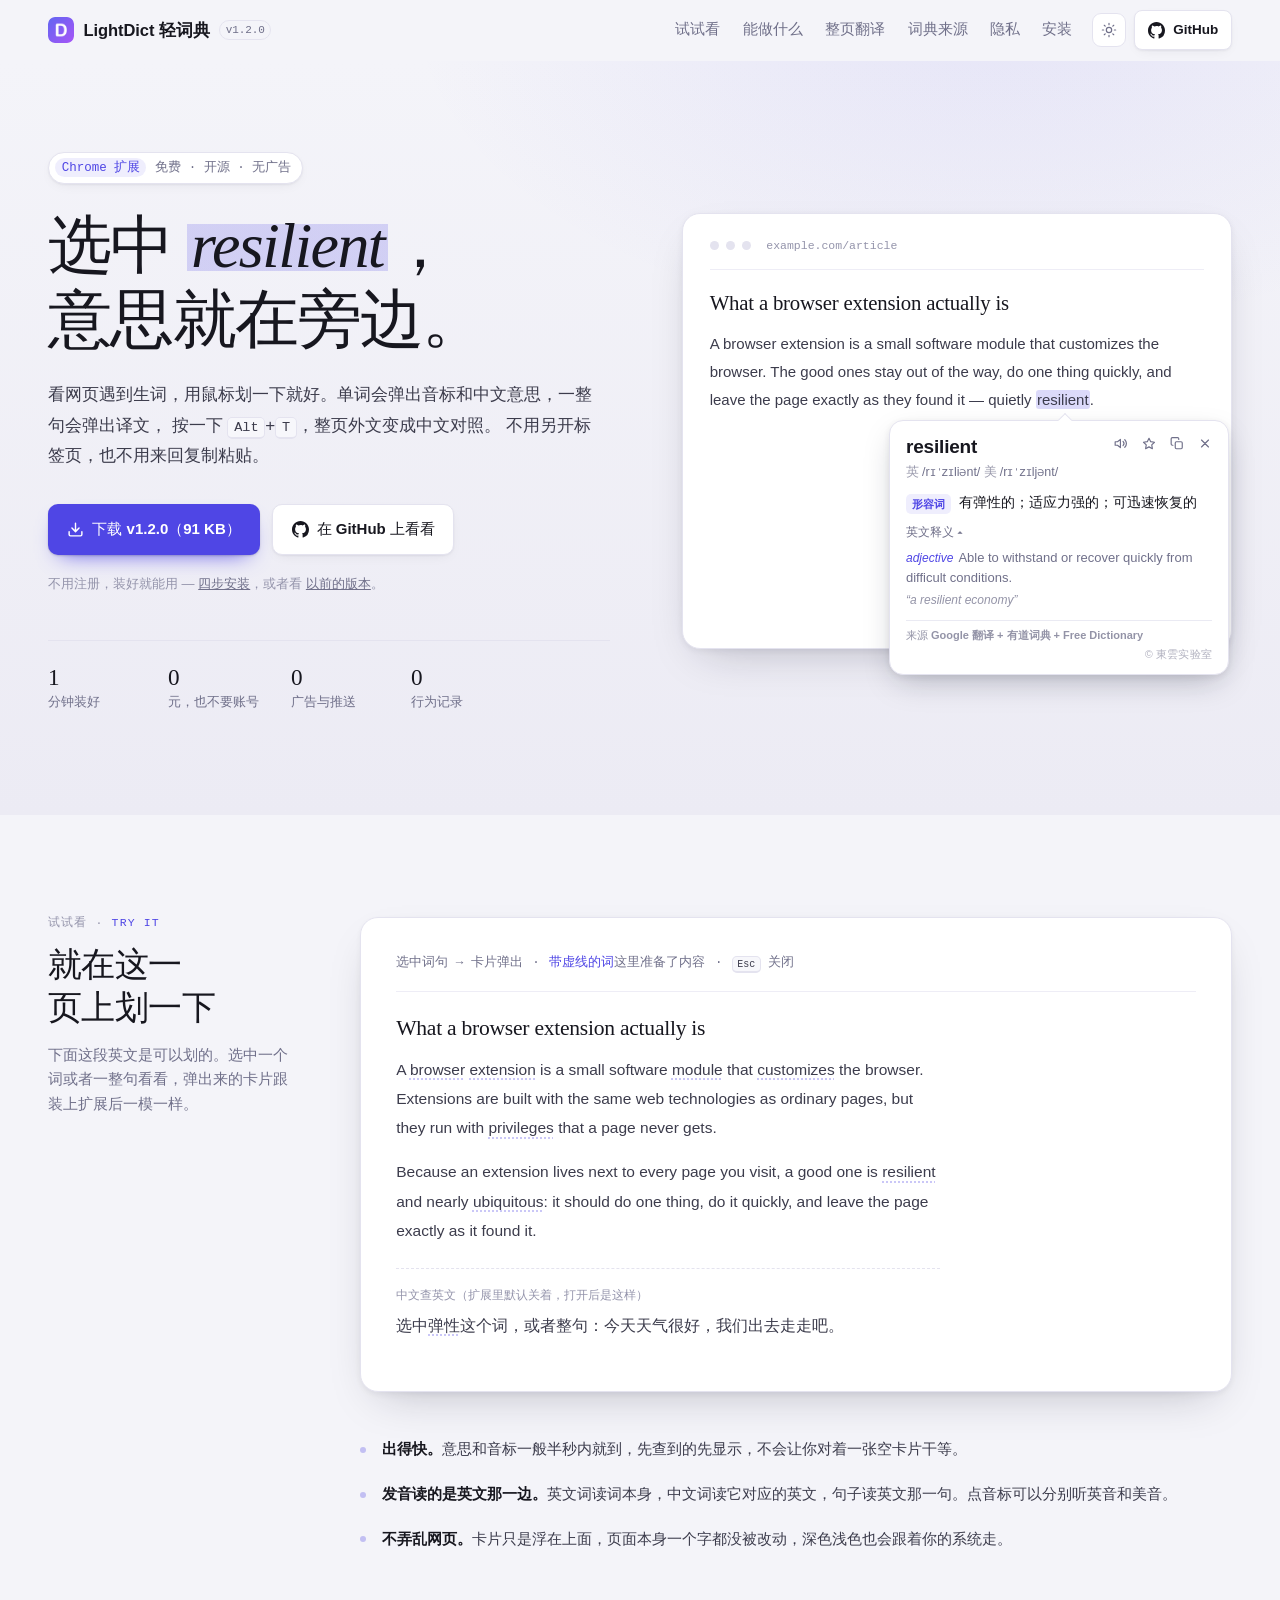
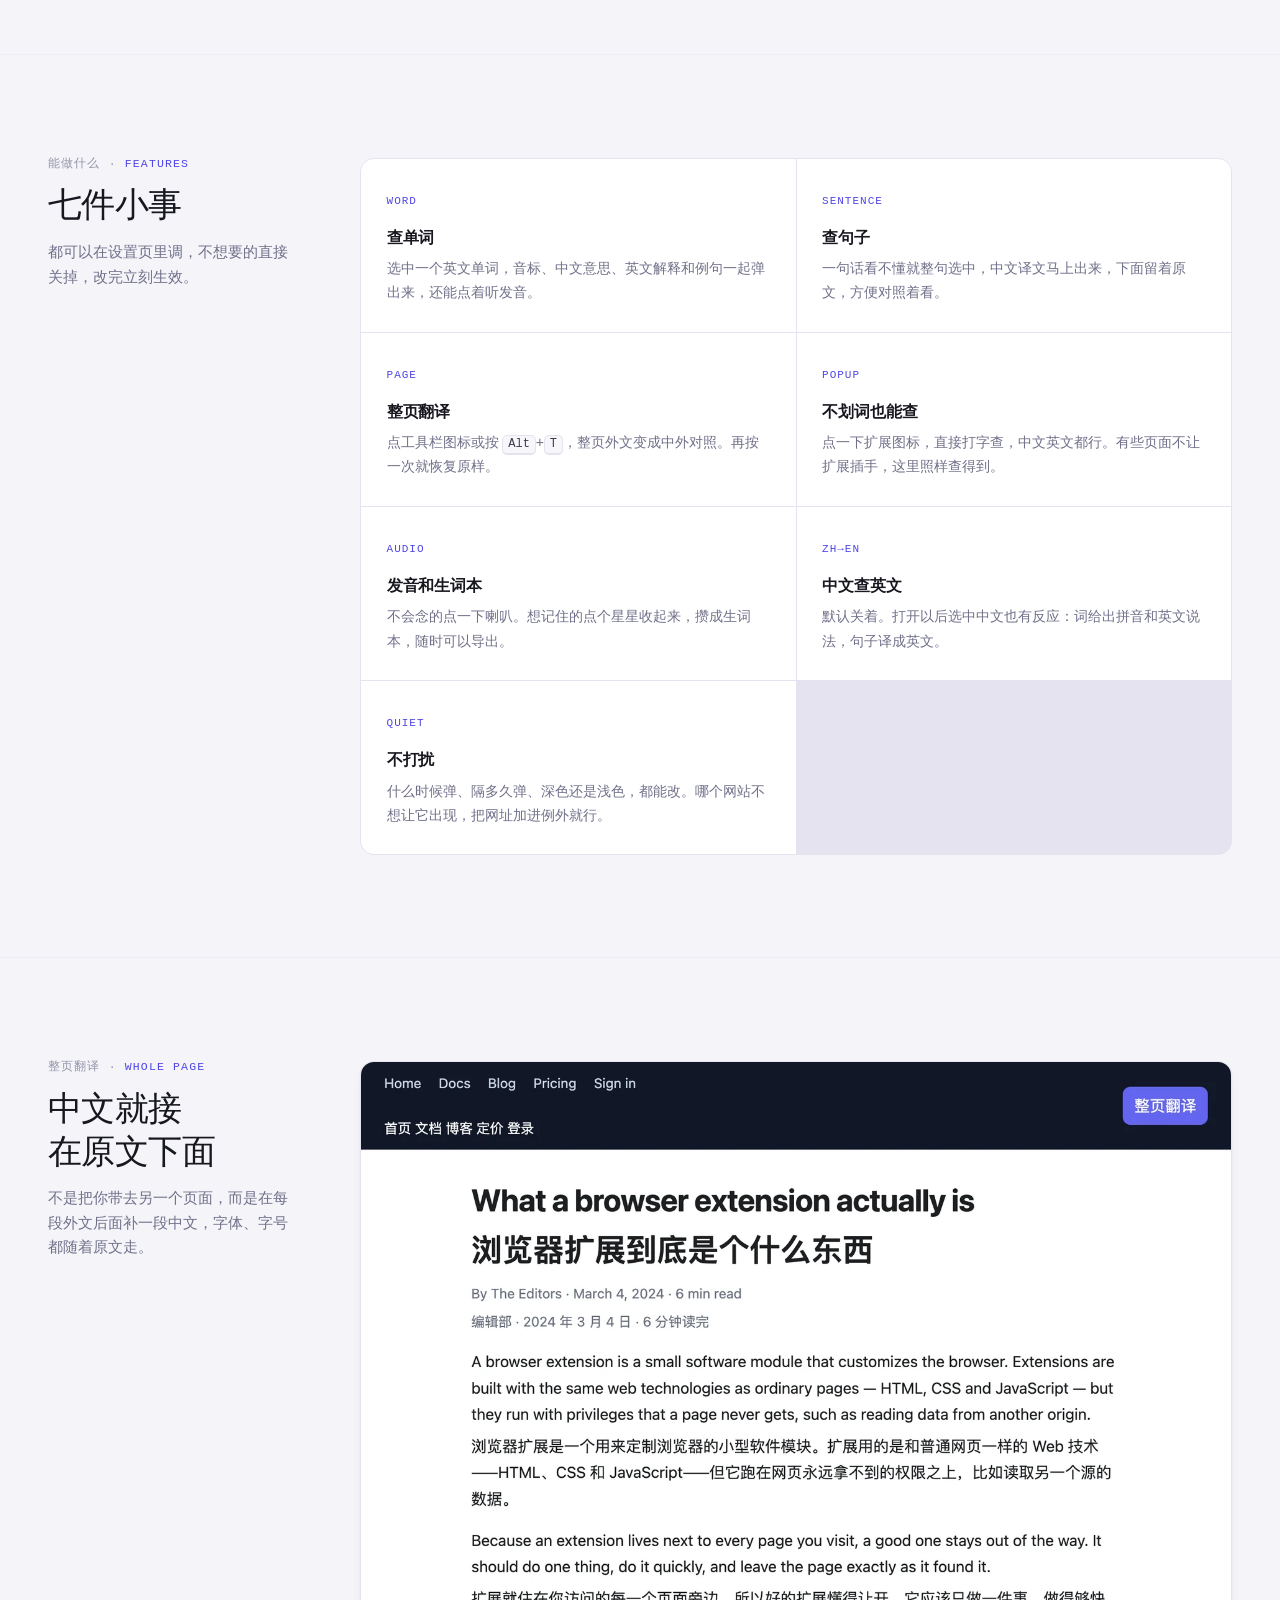
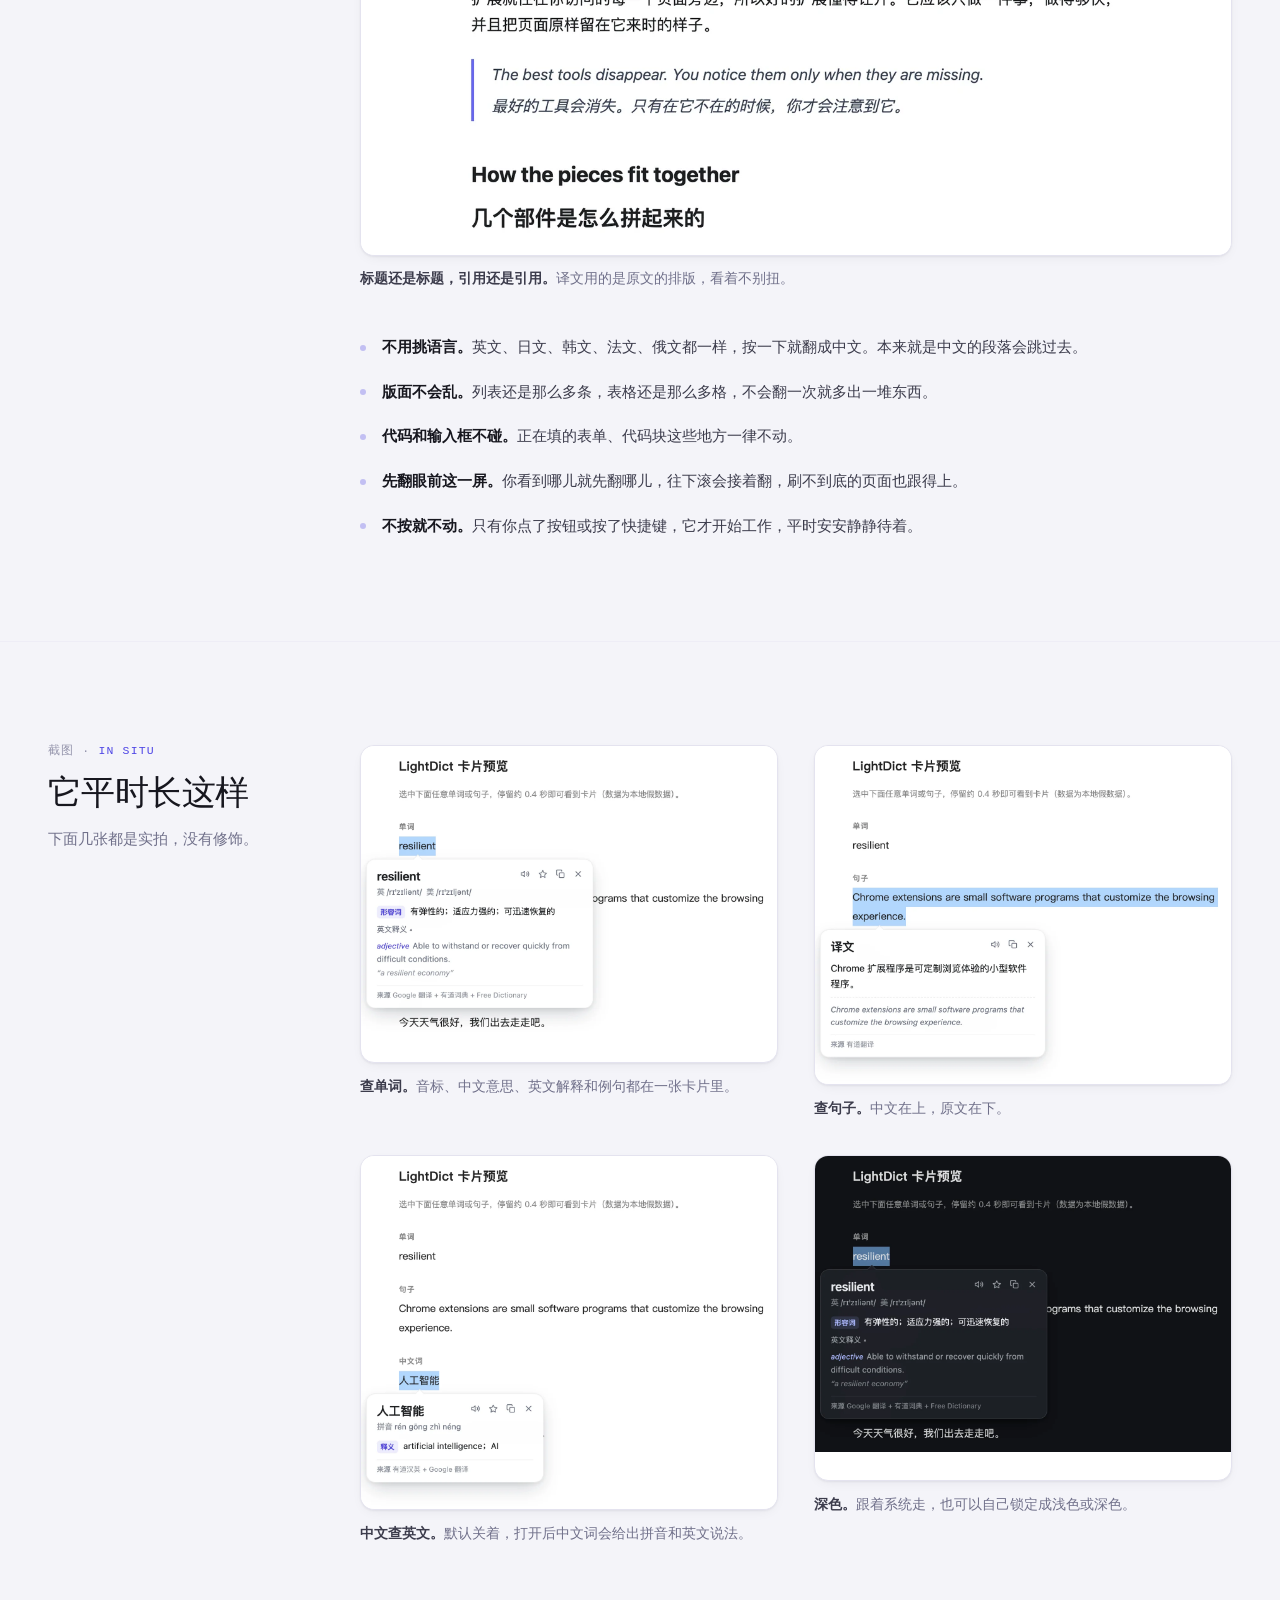
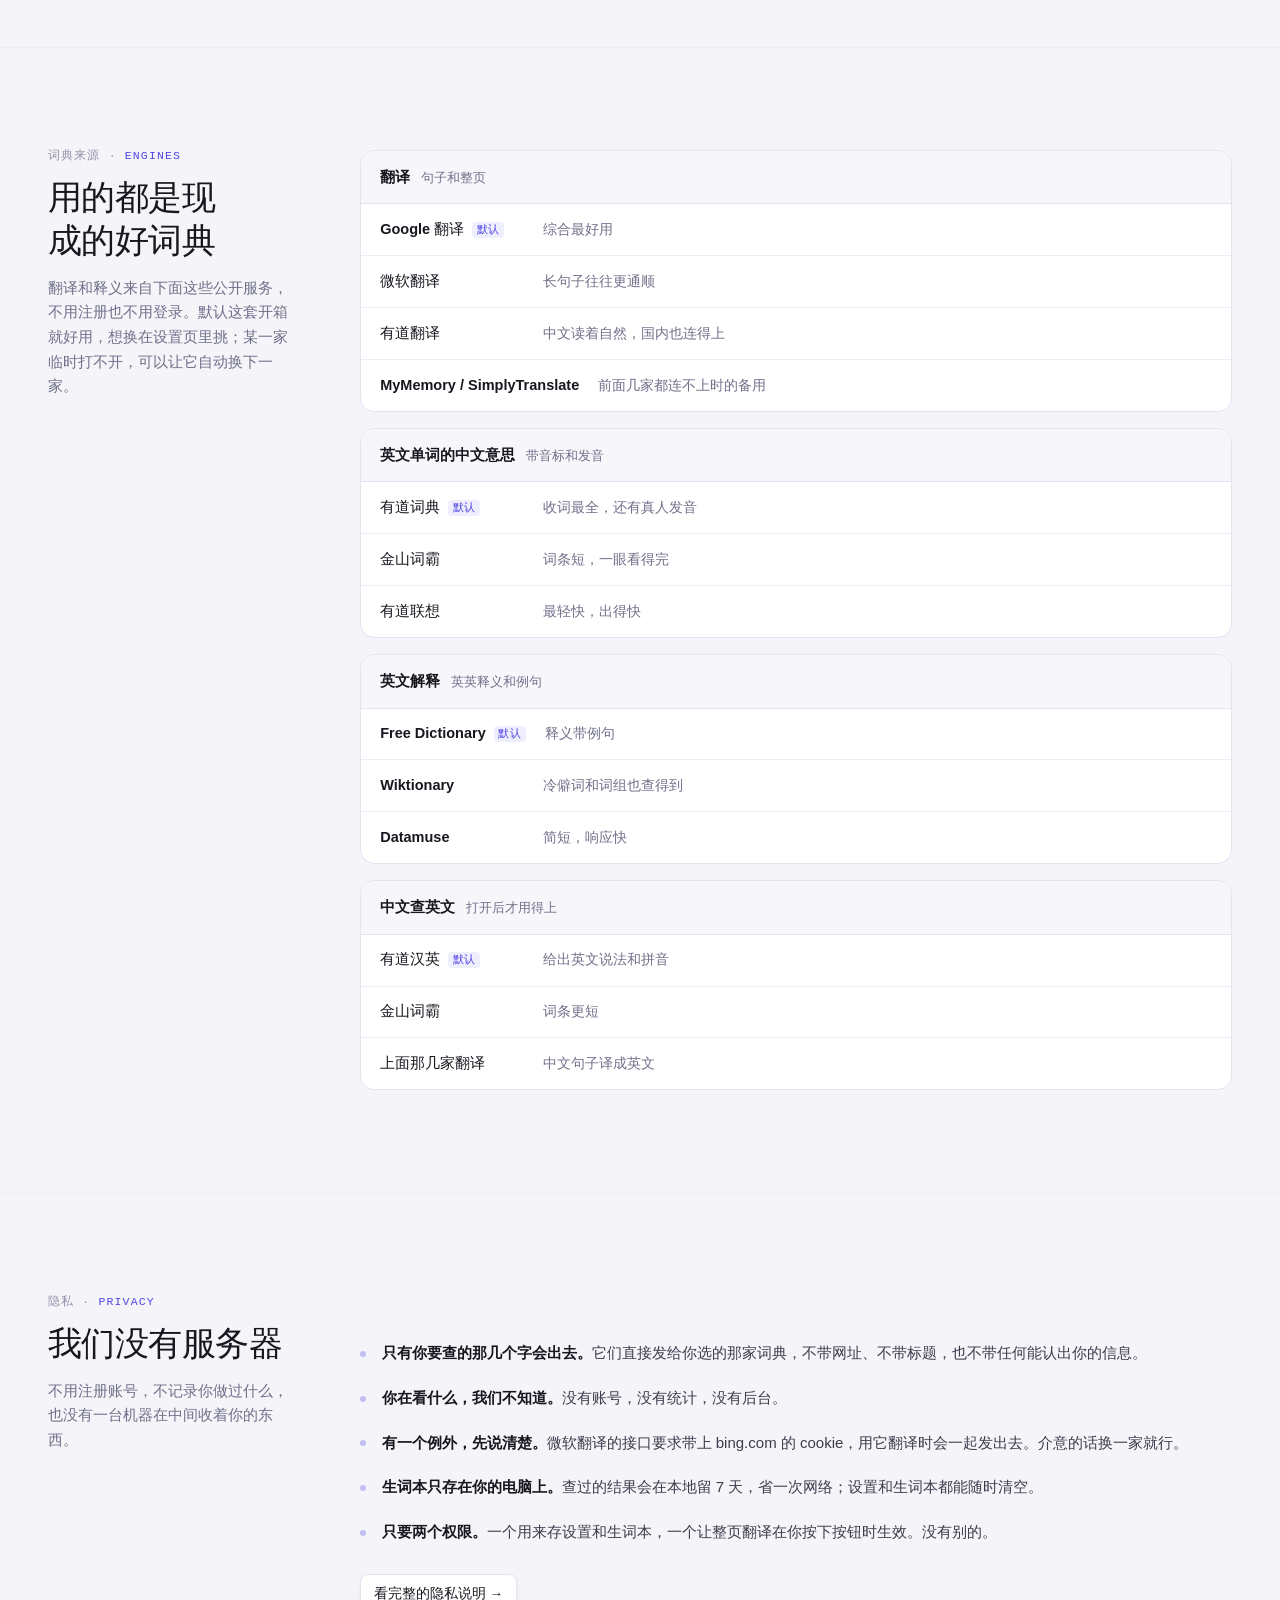
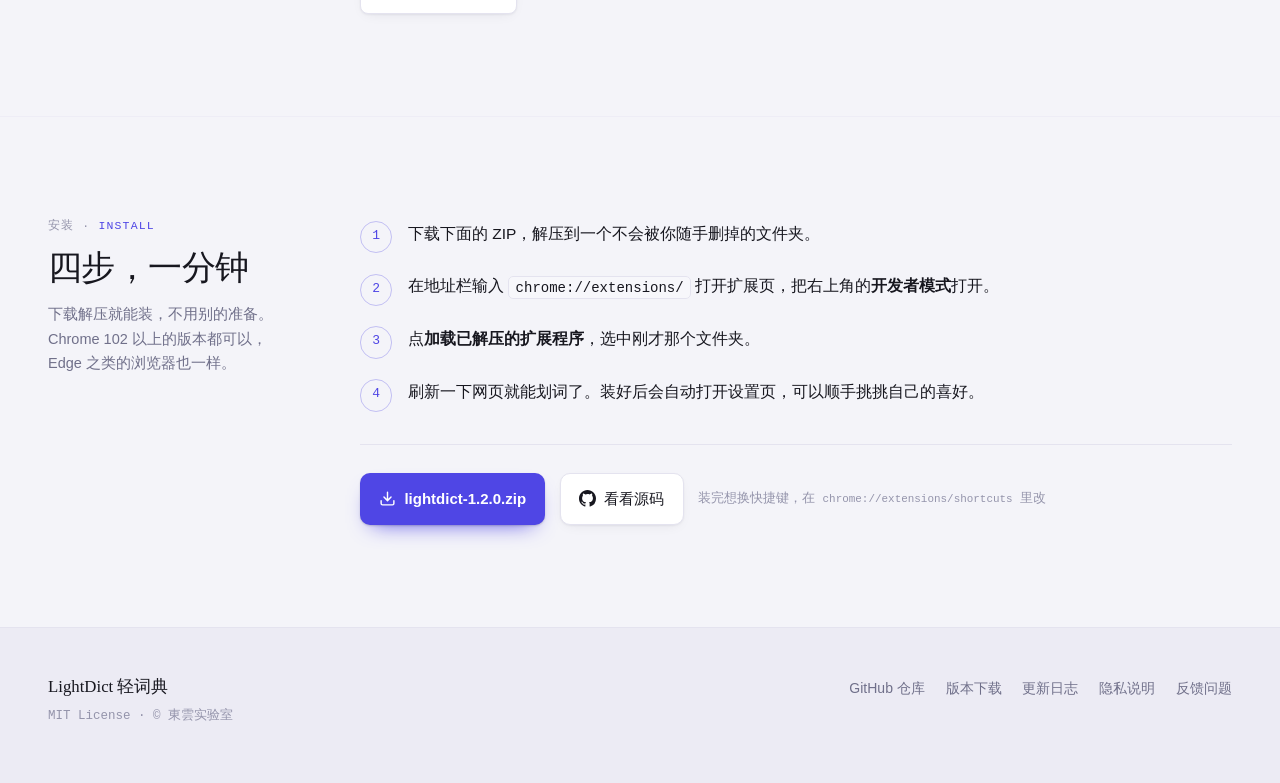
==== site/index.html @ adf45dff "feat(site): 加上展示页，文案面向普通用户 一个静态页，无构建、无外链、无埋点，已发布到 lightdict.dylab.org。  文案不写实现细节：不提 Manifest V3、Shad" ====
<!doctype html>
<html lang="zh-CN">
<head>
<meta charset="utf-8" />
<meta name="viewport" content="width=device-width, initial-scale=1" />
<title>LightDict 轻词典</title>
<meta name="description" content="LightDict 轻词典：Chrome 划词翻译扩展。看网页遇到生词，划一下就出中文意思和音标；整句划中出译文；按 Alt+T 整页外文变中文对照。免费、开源、不要账号。" />
<link rel="icon" href="assets/icon.png" />
<meta property="og:title" content="LightDict 轻词典" />
<meta property="og:description" content="看网页遇到生词，划一下就出中文意思。整句能翻，整页也能翻。免费、开源、不要账号。" />
<meta property="og:type" content="website" />
<meta property="og:image" content="https://lightdict.dylab.org/assets/icon@2x.png" />
<meta property="og:url" content="https://lightdict.dylab.org/" />
<link rel="canonical" href="https://lightdict.dylab.org/" />
<style>
/* ─────────────────────────────────────────────────────────────
   LightDict 展示页
   显示字：衬线（词典排印） / 正文：系统无衬线（与卡片同一套字体栈）
   数据字：等宽（接口地址、快捷键、音标）
   靛蓝只出现在「选区」与小色块上，不做大面积渐变。
   ───────────────────────────────────────────────────────────── */

:root {
  color-scheme: light;

  --ground:      #f4f4f9;
  --ground-deep: #ecebf4;
  --surface:     #ffffff;
  --surface-2:   #f7f7fb;
  --ink:         #17171f;
  --ink-2:       #3c3c4c;
  --muted:       #70708a;
  --faint:       #9494ab;
  --line:        #e4e3ef;
  --line-soft:   #eeedf6;

  --accent:      #4f46e5;
  --accent-ink:  #ffffff;
  --accent-soft: rgba(79, 70, 229, .09);
  --accent-band: rgba(79, 70, 229, .20);
  --accent-line: rgba(79, 70, 229, .30);

  --shadow-sm: 0 1px 2px rgba(23, 23, 44, .05), 0 4px 14px -6px rgba(23, 23, 44, .10);
  --shadow-md: 0 2px 6px rgba(23, 23, 44, .06), 0 18px 44px -20px rgba(23, 23, 44, .28);
  --shadow-card: 0 12px 32px -8px rgba(15, 23, 42, .25), 0 2px 8px rgba(15, 23, 42, .08);

  --serif: "Iowan Old Style", "Palatino Linotype", Palatino, "Book Antiqua", Georgia,
           "Source Han Serif SC", "Noto Serif CJK SC", "Noto Serif SC", "Songti SC", STSong, serif;
  --sans: -apple-system, BlinkMacSystemFont, "Segoe UI", "PingFang SC",
          "Hiragino Sans GB", "Microsoft YaHei", Roboto, sans-serif;
  --mono: ui-monospace, SFMono-Regular, "SF Mono", Menlo, Consolas, "Liberation Mono", monospace;

  --measure: 34rem;
  --page: 74rem;
  --radius: 14px;
}

@media (prefers-color-scheme: dark) {
  :root:not([data-theme="light"]) {
    color-scheme: dark;
    --ground:      #0f0f15;
    --ground-deep: #0a0a0f;
    --surface:     #17171f;
    --surface-2:   #1d1d27;
    --ink:         #eaeaf3;
    --ink-2:       #c5c5d6;
    --muted:       #9090a8;
    --faint:       #75758c;
    --line:        #272733;
    --line-soft:   #20202a;

    --accent:      #a5b4fc;
    --accent-ink:  #14141c;
    --accent-soft: rgba(165, 180, 252, .12);
    --accent-band: rgba(165, 180, 252, .24);
    --accent-line: rgba(165, 180, 252, .32);

    --shadow-sm: 0 1px 2px rgba(0, 0, 0, .4), 0 4px 14px -6px rgba(0, 0, 0, .5);
    --shadow-md: 0 2px 6px rgba(0, 0, 0, .4), 0 18px 44px -20px rgba(0, 0, 0, .7);
    --shadow-card: 0 12px 32px -8px rgba(0, 0, 0, .6), 0 2px 8px rgba(0, 0, 0, .35);
  }
}

:root[data-theme="dark"] {
  color-scheme: dark;
  --ground:      #0f0f15;
  --ground-deep: #0a0a0f;
  --surface:     #17171f;
  --surface-2:   #1d1d27;
  --ink:         #eaeaf3;
  --ink-2:       #c5c5d6;
  --muted:       #9090a8;
  --faint:       #75758c;
  --line:        #272733;
  --line-soft:   #20202a;

  --accent:      #a5b4fc;
  --accent-ink:  #14141c;
  --accent-soft: rgba(165, 180, 252, .12);
  --accent-band: rgba(165, 180, 252, .24);
  --accent-line: rgba(165, 180, 252, .32);

  --shadow-sm: 0 1px 2px rgba(0, 0, 0, .4), 0 4px 14px -6px rgba(0, 0, 0, .5);
  --shadow-md: 0 2px 6px rgba(0, 0, 0, .4), 0 18px 44px -20px rgba(0, 0, 0, .7);
  --shadow-card: 0 12px 32px -8px rgba(0, 0, 0, .6), 0 2px 8px rgba(0, 0, 0, .35);
}

* { box-sizing: border-box; }
html { scroll-behavior: smooth; -webkit-text-size-adjust: 100%; }

body {
  margin: 0;
  background: var(--ground);
  color: var(--ink);
  font: 400 16.5px/1.75 var(--sans);
  -webkit-font-smoothing: antialiased;
  text-rendering: optimizeLegibility;
}

::selection { background: var(--accent-band); color: inherit; }

code {
  font-family: var(--mono);
  font-size: .875em;
  font-weight: 500;
  overflow-wrap: anywhere;
}
kbd {
  font: 500 .8em/1.4 var(--mono);
  padding: .15em .42em;
  border: 1px solid var(--line);
  border-bottom-width: 2px;
  border-radius: 5px;
  background: var(--surface-2);
  color: var(--ink-2);
  white-space: nowrap;
}
strong { font-weight: 600; }

a { color: inherit; }
img { display: block; max-width: 100%; height: auto; }
h1, h2, h3, p, ul, ol, figure, dl, dd { margin: 0; }
ul, ol { padding: 0; list-style: none; }
button { font: inherit; color: inherit; }

:focus-visible {
  outline: 2px solid var(--accent);
  outline-offset: 3px;
  border-radius: 4px;
}

.wrap {
  width: min(100% - 2.5rem, var(--page));
  margin-inline: auto;
}

/* ── 页眉 ───────────────────────────────────────────────── */

.masthead {
  position: sticky;
  top: 0;
  z-index: 40;
  background: color-mix(in srgb, var(--ground) 86%, transparent);
  backdrop-filter: saturate(180%) blur(14px);
  -webkit-backdrop-filter: saturate(180%) blur(14px);
  border-bottom: 1px solid transparent;
  transition: border-color .2s ease;
}
.masthead[data-stuck="1"] { border-bottom-color: var(--line); }
.masthead .wrap {
  display: flex;
  align-items: center;
  gap: 1.25rem;
  height: 3.75rem;
}

.brand {
  display: flex;
  align-items: center;
  gap: .6rem;
  text-decoration: none;
  font-weight: 600;
  letter-spacing: -.005em;
  white-space: nowrap;
}
.brand img { width: 26px; height: 26px; border-radius: 7px; }
.brand small {
  font: 500 11px/1 var(--mono);
  color: var(--muted);
  padding: .28em .5em;
  border: 1px solid var(--line);
  border-radius: 999px;
}

.nav { display: flex; gap: 1.4rem; margin-left: auto; font-size: 14.5px; }
.nav a { color: var(--muted); text-decoration: none; transition: color .15s ease; }
.nav a:hover { color: var(--ink); }

.masthead-end { display: flex; align-items: center; gap: .5rem; }
@media (max-width: 860px) {
  .nav { display: none; }
  .masthead-end { margin-left: auto; }
}

.icon-btn {
  display: inline-flex;
  align-items: center;
  justify-content: center;
  width: 34px; height: 34px;
  border: 1px solid var(--line);
  border-radius: 9px;
  background: var(--surface);
  color: var(--muted);
  cursor: pointer;
  transition: color .15s ease, border-color .15s ease;
}
.icon-btn:hover { color: var(--ink); border-color: var(--accent-line); }
.icon-btn svg { width: 16px; height: 16px; }

/* 图标显示的是「当前是哪一种」：浅色显示太阳，深色显示月亮。
   顺序要紧——[data-theme] 的显式选择必须排在系统偏好之后才压得住它。 */
.icon-sun { display: block; }
.icon-moon { display: none; }
@media (prefers-color-scheme: dark) {
  :root:not([data-theme="light"]) .icon-sun { display: none; }
  :root:not([data-theme="light"]) .icon-moon { display: block; }
}
:root[data-theme="dark"] .icon-sun { display: none; }
:root[data-theme="dark"] .icon-moon { display: block; }
:root[data-theme="light"] .icon-sun { display: block; }
:root[data-theme="light"] .icon-moon { display: none; }

/* ── 按钮 ───────────────────────────────────────────────── */

.btn {
  display: inline-flex;
  align-items: center;
  gap: .5rem;
  padding: .72rem 1.15rem;
  border-radius: 10px;
  border: 1px solid transparent;
  font-size: 15px;
  font-weight: 550;
  text-decoration: none;
  cursor: pointer;
  transition: transform .12s ease, box-shadow .18s ease, background .15s ease, border-color .15s ease;
}
.btn svg { width: 17px; height: 17px; flex: none; }
.btn:hover { transform: translateY(-1px); }
.btn:active { transform: none; }

.btn-primary {
  background: var(--accent);
  color: var(--accent-ink);
  box-shadow: 0 1px 2px rgba(23, 23, 44, .18), 0 10px 22px -12px var(--accent);
}
.btn-primary:hover { box-shadow: 0 2px 4px rgba(23, 23, 44, .2), 0 16px 30px -14px var(--accent); }

.btn-ghost {
  background: var(--surface);
  border-color: var(--line);
  color: var(--ink);
  box-shadow: var(--shadow-sm);
}
.btn-ghost:hover { border-color: var(--accent-line); }

.btn-sm { padding: .45rem .8rem; font-size: 13.5px; border-radius: 8px; }

/* ── 版块骨架：词典条目式的悬挂缩进 ───────────────────── */

.section { padding-block: clamp(4rem, 8vw, 7rem); }
.section + .section { border-top: 1px solid var(--line-soft); }
.section > .wrap { display: grid; gap: 2.5rem; }

@media (min-width: 920px) {
  .section > .wrap {
    grid-template-columns: 15.5rem minmax(0, 1fr);
    gap: 4rem;
  }
  .section-head { position: sticky; top: 6rem; align-self: start; }
}

.eyebrow {
  display: block;
  font: 500 11.5px/1 var(--mono);
  letter-spacing: .1em;
  text-transform: uppercase;
  color: var(--faint);
  margin-bottom: .9rem;
}
.eyebrow b { color: var(--accent); font-weight: 500; }

.section-head h2 {
  font: 500 clamp(1.7rem, 3vw, 2.15rem)/1.25 var(--serif);
  letter-spacing: -.015em;
  text-wrap: balance;
}
.section-head p {
  margin-top: .85rem;
  font-size: 14.5px;
  line-height: 1.7;
  color: var(--muted);
  max-width: 22rem;
}

/* ── 主视觉 ─────────────────────────────────────────────── */

.hero {
  position: relative;
  overflow: hidden;
  padding-block: clamp(3.5rem, 7vw, 6rem) clamp(4rem, 8vw, 6.5rem);
  background:
    radial-gradient(60rem 34rem at 78% -8%, var(--accent-soft), transparent 62%),
    linear-gradient(var(--ground), var(--ground-deep));
}
.hero .wrap {
  display: grid;
  gap: clamp(3rem, 6vw, 4.5rem);
  align-items: center;
}
@media (min-width: 1000px) {
  .hero .wrap { grid-template-columns: minmax(0, 1.02fr) minmax(0, 1fr); }
}

.hero-flag {
  display: inline-flex;
  align-items: center;
  gap: .55rem;
  padding: .34rem .7rem .34rem .4rem;
  border: 1px solid var(--line);
  background: var(--surface);
  border-radius: 999px;
  font: 500 12.5px/1 var(--mono);
  color: var(--muted);
  box-shadow: var(--shadow-sm);
}
.hero-flag em {
  font-style: normal;
  padding: .25em .5em;
  border-radius: 999px;
  background: var(--accent-soft);
  color: var(--accent);
}

.hero h1 {
  margin-top: 1.6rem;
  font: 500 clamp(2.5rem, 6.2vw, 4rem)/1.16 var(--serif);
  letter-spacing: -.025em;
  text-wrap: balance;
}
/* 标题里的选区：只盖住字身高度，从左铺到右，像一支笔划过去。 */
.hero h1 .picked {
  font-family: var(--serif);
  font-style: italic;
  background-image: linear-gradient(var(--accent-band), var(--accent-band));
  background-repeat: no-repeat;
  background-size: 0% .74em;
  background-position: 0 calc(100% - .16em);
  border-radius: 3px;
  padding: 0 .06em;
  transition: background-size .42s cubic-bezier(.22, 1, .36, 1);
}
.hero.lit h1 .picked { background-size: 100% .74em; }

.hero-lede {
  margin-top: 1.4rem;
  max-width: var(--measure);
  font-size: 17px;
  line-height: 1.8;
  color: var(--ink-2);
}

.hero-cta { display: flex; flex-wrap: wrap; gap: .75rem; margin-top: 2rem; }

.hero-fine {
  margin-top: 1.1rem;
  font-size: 13px;
  color: var(--faint);
}
.hero-fine a { color: var(--muted); }

.figures {
  display: flex;
  flex-wrap: wrap;
  gap: 1.4rem 0;
  margin-top: 2.75rem;
  border-top: 1px solid var(--line);
  padding-top: 1.5rem;
}
.figures div { padding-right: 2rem; min-width: 7.5rem; }
.figures dt {
  font: 500 1.45rem/1.1 var(--serif);
  font-variant-numeric: tabular-nums;
  letter-spacing: -.01em;
}
.figures dd {
  margin-top: .3rem;
  font: 400 12.5px/1.4 var(--mono);
  color: var(--muted);
}

/* ── 主视觉里的「页面片段 + 卡片」 ────────────────────── */

.mock {
  position: relative;
  padding: 1.6rem 1.7rem 2rem;
  border: 1px solid var(--line);
  border-radius: 18px;
  background: var(--surface);
  box-shadow: var(--shadow-md);
}
.mock-bar {
  display: flex;
  align-items: center;
  gap: .45rem;
  padding-bottom: 1.1rem;
  margin-bottom: 1.2rem;
  border-bottom: 1px solid var(--line-soft);
}
.mock-bar i {
  width: 9px; height: 9px; border-radius: 50%;
  background: var(--line);
}
.mock-bar span {
  margin-left: .5rem;
  font: 400 11.5px/1 var(--mono);
  color: var(--faint);
}
.mock h3 {
  font: 500 1.3rem/1.35 var(--serif);
  letter-spacing: -.01em;
  margin-bottom: .8rem;
}
.mock p {
  font-size: 15px;
  line-height: 1.85;
  color: var(--ink-2);
}
/* 选区高亮：由 0% 铺到 100%，模拟鼠标划过去的那一下。 */
.picked-word {
  background-image: linear-gradient(var(--accent-band), var(--accent-band));
  background-repeat: no-repeat;
  background-size: 0% 100%;
  border-radius: 3px;
  padding: .06em .08em;
  transition: background-size .38s cubic-bezier(.22, 1, .36, 1);
}
.mock.lit .picked-word { background-size: 100% 100%; }

/* 卡片是绝对定位的，靠这个空槽把它的高度还给版面。 */
.mock-card-slot { position: relative; height: 0; transition: height .3s ease; }

/* ── 试用区 ─────────────────────────────────────────────── */

.lab {
  position: relative;
  border: 1px solid var(--line);
  border-radius: 18px;
  background: var(--surface);
  box-shadow: var(--shadow-md);
  padding: clamp(1.4rem, 3vw, 2.2rem);
  padding-bottom: clamp(2.4rem, 4vw, 3.4rem);
}
.lab-hint {
  display: flex;
  align-items: baseline;
  gap: .6rem;
  flex-wrap: wrap;
  padding-bottom: 1.1rem;
  margin-bottom: 1.4rem;
  border-bottom: 1px solid var(--line-soft);
  font: 400 12.5px/1.6 var(--mono);
  color: var(--muted);
}
.lab-hint b { color: var(--accent); font-weight: 500; }

.lab article { max-width: var(--measure); }
.lab article h3 {
  font: 500 1.35rem/1.35 var(--serif);
  letter-spacing: -.012em;
  margin-bottom: .7rem;
}
.lab article p { font-size: 15.5px; line-height: 1.9; color: var(--ink-2); }
.lab article p + p { margin-top: .9rem; }
.lab article .zh-line {
  margin-top: 1.4rem;
  padding-top: 1.1rem;
  border-top: 1px dashed var(--line);
}
.lab article .zh-line small {
  display: block;
  font: 400 11.5px/1.6 var(--mono);
  color: var(--faint);
  margin-bottom: .35rem;
}
.has-entry {
  text-decoration: underline dotted var(--accent-line);
  text-underline-offset: 4px;
  text-decoration-thickness: 1.5px;
}

/* ── 功能网格 ───────────────────────────────────────────── */

/* 八张卡片：两列刚好四行，不会剩下空格子露出网格底色。 */
.grid-features {
  display: grid;
  grid-template-columns: minmax(0, 1fr);
  gap: 1px;
  background: var(--line);
  border: 1px solid var(--line);
  border-radius: var(--radius);
  overflow: hidden;
}
@media (min-width: 640px) {
  .grid-features { grid-template-columns: repeat(2, minmax(0, 1fr)); }
}
.feature {
  background: var(--surface);
  padding: 1.6rem 1.6rem 1.7rem;
}
.feature-key {
  font: 500 11px/1 var(--mono);
  letter-spacing: .09em;
  color: var(--accent);
  text-transform: uppercase;
}
.feature h3 {
  margin-top: .85rem;
  font: 600 15.5px/1.4 var(--sans);
  letter-spacing: -.005em;
}
.feature p {
  margin-top: .5rem;
  font-size: 14px;
  line-height: 1.72;
  color: var(--muted);
}
.feature kbd {
  font: 500 12px/1.4 var(--mono);
  padding: .1em .4em;
  border: 1px solid var(--line);
  border-bottom-width: 2px;
  border-radius: 5px;
  background: var(--surface-2);
  color: var(--ink-2);
  white-space: nowrap;
}

/* ── 图片 ───────────────────────────────────────────────── */

.shot {
  border: 1px solid var(--line);
  border-radius: var(--radius);
  background: var(--surface);
  box-shadow: var(--shadow-sm);
  overflow: hidden;
}
.shot img { width: 100%; }

figure.plate { display: grid; gap: .8rem; }
figure.plate figcaption {
  font-size: 13.5px;
  line-height: 1.6;
  color: var(--muted);
}
figure.plate figcaption b { color: var(--ink-2); font-weight: 600; }

/* 四张截图：两列两行，比自适应列数更整齐。 */
.gallery {
  display: grid;
  gap: 2.25rem;
  grid-template-columns: minmax(0, 1fr);
}
@media (min-width: 640px) {
  .gallery { grid-template-columns: repeat(2, minmax(0, 1fr)); }
}

/* 项目符号用绝对定位而不是网格：li 里有 <b>、<code> 这些行内元素，
   一旦把 li 变成 grid，它们就各自成了网格项，整段话会被拆散。 */
.notes { display: grid; gap: 1.15rem; margin-top: 2.75rem; }
.notes li {
  position: relative;
  padding-left: 1.35rem;
  font-size: 15px;
  line-height: 1.75;
  color: var(--ink-2);
}
.notes li::before {
  content: "";
  position: absolute;
  left: 0;
  top: .72em;
  width: 6px; height: 6px;
  border-radius: 50%;
  background: var(--accent-line);
}
.notes b { color: var(--ink); font-weight: 600; }
.notes code {
  font: 500 13.5px/1 var(--mono);
  padding: .15em .4em;
  border-radius: 5px;
  background: var(--accent-soft);
  color: var(--accent);
}

/* ── 引擎 ───────────────────────────────────────────────── */

.engines { display: grid; gap: 1rem; }
.engine-group {
  border: 1px solid var(--line);
  border-radius: var(--radius);
  background: var(--surface);
  overflow: hidden;
}
.engine-group > h3 {
  display: flex;
  align-items: baseline;
  gap: .7rem;
  flex-wrap: wrap;
  padding: .95rem 1.2rem;
  background: var(--surface-2);
  border-bottom: 1px solid var(--line);
  font: 600 14.5px/1.4 var(--sans);
}
.engine-group > h3 span {
  font: 400 12.5px/1.5 var(--mono);
  color: var(--muted);
}
.engine-list { display: grid; }
.engine-list li {
  display: grid;
  grid-template-columns: minmax(9rem, auto) minmax(0, 1fr);
  gap: .3rem 1.2rem;
  align-items: baseline;
  padding: .8rem 1.2rem;
  font-size: 14.5px;
}
.engine-list li + li { border-top: 1px solid var(--line-soft); }
.engine-list .name { display: flex; align-items: center; gap: .5rem; font-weight: 550; }
.engine-list .name em {
  font: 500 10.5px/1 var(--mono);
  font-style: normal;
  padding: .3em .45em;
  border-radius: 4px;
  background: var(--accent-soft);
  color: var(--accent);
  letter-spacing: .04em;
}
.engine-list .endpoint {
  font: 400 13.5px/1.6 var(--sans);
  color: var(--muted);
  overflow-wrap: anywhere;
}
@media (max-width: 640px) {
  .engine-list li { grid-template-columns: minmax(0, 1fr); }
}

/* ── 安装 ───────────────────────────────────────────────── */

.steps { counter-reset: step; display: grid; gap: 1.4rem; }
.steps li {
  counter-increment: step;
  position: relative;
  padding-left: 3rem;
  min-height: 1.9rem;
  font-size: 15.5px;
  line-height: 1.75;
}
.steps li::before {
  content: counter(step);
  position: absolute;
  left: 0;
  top: .1em;
  width: 1.9rem; height: 1.9rem;
  font: 500 13px/1.8rem var(--mono);
  text-align: center;
  border-radius: 50%;
  border: 1px solid var(--accent-line);
  color: var(--accent);
}
.steps code {
  font: 500 14px/1 var(--mono);
  padding: .18em .45em;
  border-radius: 5px;
  background: var(--surface-2);
  border: 1px solid var(--line);
  overflow-wrap: anywhere;
}

.download-bar {
  display: flex;
  flex-wrap: wrap;
  align-items: center;
  gap: .9rem;
  margin-top: 2.2rem;
  padding-top: 1.8rem;
  border-top: 1px solid var(--line);
}
.download-bar p {
  font: 400 12.5px/1.6 var(--mono);
  color: var(--faint);
  flex: 1 1 12rem;
}

/* ── 页脚 ───────────────────────────────────────────────── */

.colophon {
  border-top: 1px solid var(--line);
  background: var(--ground-deep);
  padding-block: 3rem 3.5rem;
}
.colophon .wrap {
  display: flex;
  flex-wrap: wrap;
  gap: 1.5rem 2.5rem;
  align-items: flex-start;
  justify-content: space-between;
}
.colophon-id { display: grid; gap: .5rem; }
.colophon-id strong { font: 500 1.05rem/1.3 var(--serif); }
.colophon-id span { font: 400 12.5px/1.7 var(--mono); color: var(--faint); }
.colophon nav { display: flex; flex-wrap: wrap; gap: 1.3rem; font-size: 14px; }
.colophon nav a { color: var(--muted); text-decoration: none; }
.colophon nav a:hover { color: var(--ink); text-decoration: underline; text-underline-offset: 3px; }

/* ── 词典卡片：与扩展内的样式同源 ─────────────────────── */

.ld-card {
  --bg: var(--surface);
  --fg: var(--ink);
  --c-muted: var(--muted);
  --c-line: var(--line);
  --c-accent: var(--accent);
  --c-accent-soft: var(--accent-soft);

  position: absolute;
  z-index: 20;
  width: max-content;
  min-width: 240px;
  max-width: 340px;
  padding: 14px 16px 12px;
  border-radius: 14px;
  border: 1px solid var(--c-line);
  background: var(--bg);
  color: var(--fg);
  box-shadow: var(--shadow-card);
  font: 400 14px/1.6 var(--sans);
  text-align: left;
  opacity: 0;
  transform: translateY(-4px) scale(.98);
  transition: opacity .16s ease, transform .16s cubic-bezier(.22, 1, .36, 1);
  overflow-wrap: break-word;
}
.ld-card.ld-show { opacity: 1; transform: none; }
.ld-card[hidden] { display: none; }

.ld-arrow {
  position: absolute;
  width: 10px; height: 10px;
  background: var(--bg);
  border-left: 1px solid var(--c-line);
  border-top: 1px solid var(--c-line);
  transform: rotate(45deg);
  top: -6px;
}
.ld-card[data-place="above"] .ld-arrow { top: auto; bottom: -6px; transform: rotate(225deg); }

.ld-head { display: flex; align-items: flex-start; gap: 10px; }
.ld-title { flex: 1; min-width: 0; }
.ld-word {
  display: block; font-size: 19px; font-weight: 600; letter-spacing: -.01em;
  line-height: 1.3; word-break: break-word;
}
.ld-phon { display: block; margin-top: 3px; font-size: 12.5px; color: var(--c-muted); }
.ld-phon b { font-weight: 500; color: var(--c-muted); opacity: .7; margin-right: 3px; }
.ld-phon-btn {
  font: inherit; color: inherit; border: 0; padding: 0; background: transparent;
  cursor: pointer; border-radius: 4px;
}
.ld-phon-btn:hover, .ld-phon-btn:hover b { color: var(--c-accent); opacity: 1; }

.ld-actions { display: flex; gap: 2px; flex-shrink: 0; margin: -4px -6px 0 0; }
.ld-btn {
  display: inline-flex; align-items: center; justify-content: center;
  width: 26px; height: 26px; border: 0; border-radius: 7px;
  background: transparent; color: var(--c-muted); cursor: pointer;
  transition: background .12s ease, color .12s ease;
}
.ld-btn:hover { background: var(--c-accent-soft); color: var(--c-accent); }
.ld-btn svg { width: 15px; height: 15px; display: block; }
.ld-btn.ld-on { color: #f59e0b; }
.ld-btn.ld-on svg { fill: #f59e0b; }

.ld-body { margin-top: 10px; }
.ld-def { display: flex; gap: 8px; margin-top: 6px; font-size: 13.5px; }
.ld-def:first-child { margin-top: 0; }
.ld-pos {
  flex-shrink: 0; min-width: 34px; height: 20px; padding: 0 6px;
  display: inline-flex; align-items: center; justify-content: center;
  border-radius: 5px; background: var(--c-accent-soft); color: var(--c-accent);
  font-size: 11px; font-weight: 600; line-height: 1; margin-top: 2px;
}
.ld-terms { flex: 1; min-width: 0; }

.ld-trans { font-size: 15px; line-height: 1.65; }
.ld-orig {
  margin-top: 9px; padding-top: 9px; border-top: 1px dashed var(--c-line);
  font-size: 12.5px; color: var(--c-muted); font-style: italic;
}

.ld-en { margin-top: 4px; font-size: 13px; color: var(--c-muted); }
.ld-en-pos { color: var(--c-accent); font-style: italic; font-size: 12px; margin-right: 5px; }
.ld-en li { margin-top: 5px; }
.ld-en .ld-ex { display: block; margin-top: 2px; opacity: .75; font-style: italic; font-size: 12px; }

.ld-toggle {
  margin-top: 9px; border: 0; background: transparent; padding: 0;
  color: var(--c-muted); font-size: 12px; cursor: pointer; font-family: inherit;
}
.ld-toggle:hover { color: var(--c-accent); }

.ld-src {
  margin-top: 10px; padding-top: 7px; border-top: 1px solid var(--c-line);
  font-size: 11px; line-height: 1.4; color: var(--c-muted); opacity: .75;
}
.ld-src b { font-weight: 600; color: inherit; }

.ld-brand {
  margin-top: 3px; font-size: 10.5px; line-height: 1.4;
  color: var(--c-muted); opacity: .55; text-align: right; letter-spacing: .02em;
}

.ld-wait {
  display: block; height: 11px; border-radius: 5px; margin-top: 8px;
  background: linear-gradient(90deg, var(--c-line), var(--c-accent-soft), var(--c-line));
  background-size: 200% 100%; animation: ld-shine 1.1s linear infinite;
}
@keyframes ld-shine { from { background-position: 200% 0; } to { background-position: -200% 0; } }
.ld-phon .ld-wait { width: 86px; height: 9px; margin-top: 6px; }
.ld-terms .ld-wait { width: 74%; margin-top: 4px; }
.ld-en .ld-wait { width: 88%; margin-top: 6px; }
.ld-pos-wait { background: var(--c-line); color: transparent; }
.ld-toggle-wait { display: block; margin-top: 9px; color: var(--c-muted); font-size: 12px; }

.ld-miss { font-size: 13px; color: var(--c-muted); }
.ld-miss b { display: block; color: var(--fg); font-weight: 600; margin-bottom: 3px; }
.ld-miss a {
  display: inline-block; margin-top: 8px; color: var(--c-accent);
  font-weight: 550; text-decoration: none;
}
.ld-miss a:hover { text-decoration: underline; text-underline-offset: 3px; }

/* ── 出场 ───────────────────────────────────────────────── */

.reveal { opacity: 0; transform: translateY(14px); }
.reveal.in { opacity: 1; transform: none; transition: opacity .55s ease, transform .55s cubic-bezier(.22, 1, .36, 1); }

@media (prefers-reduced-motion: reduce) {
  html { scroll-behavior: auto; }
  *, *::before, *::after { animation-duration: .001ms !important; transition-duration: .001ms !important; }
  .reveal { opacity: 1; transform: none; }
}
</style>
</head>
<body>

<header class="masthead" id="masthead">
  <div class="wrap">
    <a class="brand" href="#top">
      <img src="assets/icon.png" alt="" width="26" height="26" />
      LightDict 轻词典
      <small>v1.2.0</small>
    </a>
    <nav class="nav">
      <a href="#try">试试看</a>
      <a href="#features">能做什么</a>
      <a href="#page">整页翻译</a>
      <a href="#engines">词典来源</a>
      <a href="#privacy">隐私</a>
      <a href="#install">安装</a>
    </nav>
    <div class="masthead-end">
      <button class="icon-btn" id="theme-btn" type="button" aria-label="切换深浅色">
        <svg class="icon-sun" viewBox="0 0 24 24" fill="none" stroke="currentColor" stroke-width="1.8" stroke-linecap="round"><circle cx="12" cy="12" r="4"/><path d="M12 2v2M12 20v2M4.9 4.9l1.4 1.4M17.7 17.7l1.4 1.4M2 12h2M20 12h2M4.9 19.1l1.4-1.4M17.7 6.3l1.4-1.4"/></svg>
        <svg class="icon-moon" viewBox="0 0 24 24" fill="none" stroke="currentColor" stroke-width="1.8" stroke-linecap="round" stroke-linejoin="round"><path d="M21 12.8A9 9 0 1 1 11.2 3a7 7 0 0 0 9.8 9.8z"/></svg>
      </button>
      <a class="btn btn-ghost btn-sm" href="https://github.com/nani-kun/lightdict" target="_blank" rel="noopener">
        <svg viewBox="0 0 16 16" fill="currentColor" aria-hidden="true"><path d="M8 0C3.58 0 0 3.58 0 8c0 3.54 2.29 6.53 5.47 7.59.4.07.55-.17.55-.38 0-.19-.01-.82-.01-1.49-2.01.37-2.53-.49-2.69-.94-.09-.23-.48-.94-.82-1.13-.28-.15-.68-.52-.01-.53.63-.01 1.08.58 1.23.82.72 1.21 1.87.87 2.33.66.07-.52.28-.87.51-1.07-1.78-.2-3.64-.89-3.64-3.95 0-.87.31-1.59.82-2.15-.08-.2-.36-1.02.08-2.12 0 0 .67-.21 2.2.82a7.4 7.4 0 0 1 2-.27c.68 0 1.36.09 2 .27 1.53-1.04 2.2-.82 2.2-.82.44 1.1.16 1.92.08 2.12.51.56.82 1.27.82 2.15 0 3.07-1.87 3.75-3.65 3.95.29.25.54.73.54 1.48 0 1.07-.01 1.93-.01 2.2 0 .21.15.46.55.38A8.01 8.01 0 0 0 16 8c0-4.42-3.58-8-8-8z"/></svg>
        GitHub
      </a>
    </div>
  </div>
</header>

<main id="top">

  <!-- ── 主视觉 ─────────────────────────────────────────── -->
  <section class="hero" id="hero">
    <div class="wrap">
      <div>
        <span class="hero-flag"><em>Chrome 扩展</em> 免费 · 开源 · 无广告</span>

        <h1>选中 <span class="picked">resilient</span>，<br />意思就在旁边。</h1>

        <p class="hero-lede">
          看网页遇到生词，用鼠标划一下就好。单词会弹出音标和中文意思，一整句会弹出译文，
          按一下 <kbd>Alt</kbd>+<kbd>T</kbd>，整页外文变成中文对照。
          不用另开标签页，也不用来回复制粘贴。
        </p>

        <div class="hero-cta">
          <a class="btn btn-primary" href="https://github.com/nani-kun/lightdict/releases/download/v1.2.0/lightdict-1.2.0.zip">
            <svg viewBox="0 0 24 24" fill="none" stroke="currentColor" stroke-width="2" stroke-linecap="round" stroke-linejoin="round"><path d="M21 15v4a2 2 0 0 1-2 2H5a2 2 0 0 1-2-2v-4"/><path d="M7 10l5 5 5-5M12 15V3"/></svg>
            下载 v1.2.0（91 KB）
          </a>
          <a class="btn btn-ghost" href="https://github.com/nani-kun/lightdict" target="_blank" rel="noopener">
            <svg viewBox="0 0 16 16" fill="currentColor" aria-hidden="true"><path d="M8 0C3.58 0 0 3.58 0 8c0 3.54 2.29 6.53 5.47 7.59.4.07.55-.17.55-.38 0-.19-.01-.82-.01-1.49-2.01.37-2.53-.49-2.69-.94-.09-.23-.48-.94-.82-1.13-.28-.15-.68-.52-.01-.53.63-.01 1.08.58 1.23.82.72 1.21 1.87.87 2.33.66.07-.52.28-.87.51-1.07-1.78-.2-3.64-.89-3.64-3.95 0-.87.31-1.59.82-2.15-.08-.2-.36-1.02.08-2.12 0 0 .67-.21 2.2.82a7.4 7.4 0 0 1 2-.27c.68 0 1.36.09 2 .27 1.53-1.04 2.2-.82 2.2-.82.44 1.1.16 1.92.08 2.12.51.56.82 1.27.82 2.15 0 3.07-1.87 3.75-3.65 3.95.29.25.54.73.54 1.48 0 1.07-.01 1.93-.01 2.2 0 .21.15.46.55.38A8.01 8.01 0 0 0 16 8c0-4.42-3.58-8-8-8z"/></svg>
            在 GitHub 上看看
          </a>
        </div>

        <p class="hero-fine">
          不用注册，装好就能用 —
          <a href="#install">四步安装</a>，或者看
          <a href="https://github.com/nani-kun/lightdict/releases" target="_blank" rel="noopener">以前的版本</a>。
        </p>

        <dl class="figures">
          <div><dt>1</dt><dd>分钟装好</dd></div>
          <div><dt>0</dt><dd>元，也不要账号</dd></div>
          <div><dt>0</dt><dd>广告与推送</dd></div>
          <div><dt>0</dt><dd>行为记录</dd></div>
        </dl>
      </div>

      <div class="mock" id="mock">
        <div class="mock-bar"><i></i><i></i><i></i><span>example.com/article</span></div>
        <h3>What a browser extension actually is</h3>
        <p id="mock-text">A browser extension is a small software module that customizes the browser. The good ones stay out of the way, do one thing quickly, and leave the page exactly as they found it — quietly <span class="picked-word">resilient</span>.</p>
        <div class="mock-card-slot" id="mock-slot"></div>
      </div>
    </div>
  </section>

  <!-- ── 试试看 ─────────────────────────────────────────── -->
  <section class="section" id="try">
    <div class="wrap">
      <div class="section-head">
        <span class="eyebrow">试试看 · <b>try it</b></span>
        <h2>就在这一页上划一下</h2>
        <p>下面这段英文是可以划的。选中一个词或者一整句看看，弹出来的卡片跟装上扩展后一模一样。</p>
      </div>

      <div>
        <div class="lab" id="lab">
          <div class="lab-hint">
            <span>选中词句 → 卡片弹出</span>
            <span>·</span>
            <span><b>带虚线的词</b>这里准备了内容</span>
            <span>·</span>
            <span><kbd>Esc</kbd> 关闭</span>
          </div>

          <article id="lab-text">
            <h3>What a browser extension actually is</h3>
            <p>A <span class="has-entry">browser</span> <span class="has-entry">extension</span> is a small software <span class="has-entry">module</span> that <span class="has-entry">customizes</span> the browser. Extensions are built with the same web technologies as ordinary pages, but they run with <span class="has-entry">privileges</span> that a page never gets.</p>
            <p>Because an extension lives next to every page you visit, a good one is <span class="has-entry">resilient</span> and nearly <span class="has-entry">ubiquitous</span>: it should do one thing, do it quickly, and leave the page exactly as it found it.</p>
            <p class="zh-line">
              <small>中文查英文（扩展里默认关着，打开后是这样）</small>
              选中<span class="has-entry">弹性</span>这个词，或者整句：今天天气很好，我们出去走走吧。
            </p>
          </article>
        </div>

        <ul class="notes">
          <li><b>出得快。</b>意思和音标一般半秒内就到，先查到的先显示，不会让你对着一张空卡片干等。</li>
          <li><b>发音读的是英文那一边。</b>英文词读词本身，中文词读它对应的英文，句子读英文那一句。点音标可以分别听英音和美音。</li>
          <li><b>不弄乱网页。</b>卡片只是浮在上面，页面本身一个字都没被改动，深色浅色也会跟着你的系统走。</li>
        </ul>
      </div>
    </div>
  </section>

  <!-- ── 功能 ───────────────────────────────────────────── -->
  <section class="section" id="features">
    <div class="wrap">
      <div class="section-head">
        <span class="eyebrow">能做什么 · <b>features</b></span>
        <h2>七件小事</h2>
        <p>都可以在设置页里调，不想要的直接关掉，改完立刻生效。</p>
      </div>

      <div class="grid-features">
        <div class="feature">
          <span class="feature-key">word</span>
          <h3>查单词</h3>
          <p>选中一个英文单词，音标、中文意思、英文解释和例句一起弹出来，还能点着听发音。</p>
        </div>
        <div class="feature">
          <span class="feature-key">sentence</span>
          <h3>查句子</h3>
          <p>一句话看不懂就整句选中，中文译文马上出来，下面留着原文，方便对照着看。</p>
        </div>
        <div class="feature">
          <span class="feature-key">page</span>
          <h3>整页翻译</h3>
          <p>点工具栏图标或按 <kbd>Alt</kbd>+<kbd>T</kbd>，整页外文变成中外对照。再按一次就恢复原样。</p>
        </div>
        <div class="feature">
          <span class="feature-key">popup</span>
          <h3>不划词也能查</h3>
          <p>点一下扩展图标，直接打字查，中文英文都行。有些页面不让扩展插手，这里照样查得到。</p>
        </div>
        <div class="feature">
          <span class="feature-key">audio</span>
          <h3>发音和生词本</h3>
          <p>不会念的点一下喇叭。想记住的点个星星收起来，攒成生词本，随时可以导出。</p>
        </div>
        <div class="feature">
          <span class="feature-key">zh→en</span>
          <h3>中文查英文</h3>
          <p>默认关着。打开以后选中中文也有反应：词给出拼音和英文说法，句子译成英文。</p>
        </div>
        <div class="feature">
          <span class="feature-key">quiet</span>
          <h3>不打扰</h3>
          <p>什么时候弹、隔多久弹、深色还是浅色，都能改。哪个网站不想让它出现，把网址加进例外就行。</p>
        </div>
      </div>
    </div>
  </section>

  <!-- ── 整页翻译 ───────────────────────────────────────── -->
  <section class="section" id="page">
    <div class="wrap">
      <div class="section-head">
        <span class="eyebrow">整页翻译 · <b>whole page</b></span>
        <h2>中文就接在原文下面</h2>
        <p>不是把你带去另一个页面，而是在每段外文后面补一段中文，字体、字号都随着原文走。</p>
      </div>

      <div>
        <figure class="plate">
          <div class="shot">
            <img src="assets/page.webp" alt="整页翻译效果：英文文章每段下面跟着一段简体中文译文，标题仍是标题，引用仍是斜体" width="1400" height="1276" loading="lazy" />
          </div>
          <figcaption><b>标题还是标题，引用还是引用。</b>译文用的是原文的排版，看着不别扭。</figcaption>
        </figure>

        <ul class="notes">
          <li><b>不用挑语言。</b>英文、日文、韩文、法文、俄文都一样，按一下就翻成中文。本来就是中文的段落会跳过去。</li>
          <li><b>版面不会乱。</b>列表还是那么多条，表格还是那么多格，不会翻一次就多出一堆东西。</li>
          <li><b>代码和输入框不碰。</b>正在填的表单、代码块这些地方一律不动。</li>
          <li><b>先翻眼前这一屏。</b>你看到哪儿就先翻哪儿，往下滚会接着翻，刷不到底的页面也跟得上。</li>
          <li><b>不按就不动。</b>只有你点了按钮或按了快捷键，它才开始工作，平时安安静静待着。</li>
        </ul>
      </div>
    </div>
  </section>

  <!-- ── 更多场景 ───────────────────────────────────────── -->
  <section class="section" id="shots">
    <div class="wrap">
      <div class="section-head">
        <span class="eyebrow">截图 · <b>in situ</b></span>
        <h2>它平时长这样</h2>
        <p>下面几张都是实拍，没有修饰。</p>
      </div>

      <div class="gallery">
        <figure class="plate">
          <div class="shot"><img src="assets/word.webp" alt="选中英文单词 resilient 后弹出的词典卡片" width="1318" height="936" loading="lazy" /></div>
          <figcaption><b>查单词。</b>音标、中文意思、英文解释和例句都在一张卡片里。</figcaption>
        </figure>
        <figure class="plate">
          <div class="shot"><img src="assets/sentence.webp" alt="选中英文句子后弹出的中文翻译卡片" width="1328" height="1080" loading="lazy" /></div>
          <figcaption><b>查句子。</b>中文在上，原文在下。</figcaption>
        </figure>
        <figure class="plate">
          <div class="shot"><img src="assets/zh-word.webp" alt="选中中文词后弹出的汉英卡片，含拼音与英文对应词" width="1318" height="1118" loading="lazy" /></div>
          <figcaption><b>中文查英文。</b>默认关着，打开后中文词会给出拼音和英文说法。</figcaption>
        </figure>
        <figure class="plate">
          <div class="shot"><img src="assets/dark.webp" alt="深色主题下的词典卡片" width="1318" height="936" loading="lazy" /></div>
          <figcaption><b>深色。</b>跟着系统走，也可以自己锁定成浅色或深色。</figcaption>
        </figure>
      </div>
    </div>
  </section>

  <!-- ── 引擎 ───────────────────────────────────────────── -->
  <section class="section" id="engines">
    <div class="wrap">
      <div class="section-head">
        <span class="eyebrow">词典来源 · <b>engines</b></span>
        <h2>用的都是现成的好词典</h2>
        <p>翻译和释义来自下面这些公开服务，不用注册也不用登录。默认这套开箱就好用，想换在设置页里挑；某一家临时打不开，可以让它自动换下一家。</p>
      </div>

      <div class="engines">
        <section class="engine-group">
          <h3>翻译 <span>句子和整页</span></h3>
          <ul class="engine-list">
            <li><span class="name">Google 翻译 <em>默认</em></span><span class="endpoint">综合最好用</span></li>
            <li><span class="name">微软翻译</span><span class="endpoint">长句子往往更通顺</span></li>
            <li><span class="name">有道翻译</span><span class="endpoint">中文读着自然，国内也连得上</span></li>
            <li><span class="name">MyMemory / SimplyTranslate</span><span class="endpoint">前面几家都连不上时的备用</span></li>
          </ul>
        </section>

        <section class="engine-group">
          <h3>英文单词的中文意思 <span>带音标和发音</span></h3>
          <ul class="engine-list">
            <li><span class="name">有道词典 <em>默认</em></span><span class="endpoint">收词最全，还有真人发音</span></li>
            <li><span class="name">金山词霸</span><span class="endpoint">词条短，一眼看得完</span></li>
            <li><span class="name">有道联想</span><span class="endpoint">最轻快，出得快</span></li>
          </ul>
        </section>

        <section class="engine-group">
          <h3>英文解释 <span>英英释义和例句</span></h3>
          <ul class="engine-list">
            <li><span class="name">Free Dictionary <em>默认</em></span><span class="endpoint">释义带例句</span></li>
            <li><span class="name">Wiktionary</span><span class="endpoint">冷僻词和词组也查得到</span></li>
            <li><span class="name">Datamuse</span><span class="endpoint">简短，响应快</span></li>
          </ul>
        </section>

        <section class="engine-group">
          <h3>中文查英文 <span>打开后才用得上</span></h3>
          <ul class="engine-list">
            <li><span class="name">有道汉英 <em>默认</em></span><span class="endpoint">给出英文说法和拼音</span></li>
            <li><span class="name">金山词霸</span><span class="endpoint">词条更短</span></li>
            <li><span class="name">上面那几家翻译</span><span class="endpoint">中文句子译成英文</span></li>
          </ul>
        </section>
      </div>
    </div>
  </section>

  <!-- ── 隐私 ───────────────────────────────────────────── -->
  <section class="section" id="privacy">
    <div class="wrap">
      <div class="section-head">
        <span class="eyebrow">隐私 · <b>privacy</b></span>
        <h2>我们没有服务器</h2>
        <p>不用注册账号，不记录你做过什么，也没有一台机器在中间收着你的东西。</p>
      </div>

      <div>
        <ul class="notes">
          <li><b>只有你要查的那几个字会出去。</b>它们直接发给你选的那家词典，不带网址、不带标题，也不带任何能认出你的信息。</li>
          <li><b>你在看什么，我们不知道。</b>没有账号，没有统计，没有后台。</li>
          <li><b>有一个例外，先说清楚。</b>微软翻译的接口要求带上 bing.com 的 cookie，用它翻译时会一起发出去。介意的话换一家就行。</li>
          <li><b>生词本只存在你的电脑上。</b>查过的结果会在本地留 7 天，省一次网络；设置和生词本都能随时清空。</li>
          <li><b>只要两个权限。</b>一个用来存设置和生词本，一个让整页翻译在你按下按钮时生效。没有别的。</li>
        </ul>
        <p style="margin-top:1.8rem">
          <a class="btn btn-ghost btn-sm" href="https://github.com/nani-kun/lightdict/blob/main/PRIVACY.md" target="_blank" rel="noopener">看完整的隐私说明 →</a>
        </p>
      </div>
    </div>
  </section>

  <!-- ── 安装 ───────────────────────────────────────────── -->
  <section class="section" id="install">
    <div class="wrap">
      <div class="section-head">
        <span class="eyebrow">安装 · <b>install</b></span>
        <h2>四步，一分钟</h2>
        <p>下载解压就能装，不用别的准备。Chrome 102 以上的版本都可以，Edge 之类的浏览器也一样。</p>
      </div>

      <div>
        <ol class="steps">
          <li>下载下面的 ZIP，解压到一个不会被你随手删掉的文件夹。</li>
          <li>在地址栏输入 <code>chrome://extensions/</code> 打开扩展页，把右上角的<strong>开发者模式</strong>打开。</li>
          <li>点<strong>加载已解压的扩展程序</strong>，选中刚才那个文件夹。</li>
          <li>刷新一下网页就能划词了。装好后会自动打开设置页，可以顺手挑挑自己的喜好。</li>
        </ol>

        <div class="download-bar">
          <a class="btn btn-primary" href="https://github.com/nani-kun/lightdict/releases/download/v1.2.0/lightdict-1.2.0.zip">
            <svg viewBox="0 0 24 24" fill="none" stroke="currentColor" stroke-width="2" stroke-linecap="round" stroke-linejoin="round"><path d="M21 15v4a2 2 0 0 1-2 2H5a2 2 0 0 1-2-2v-4"/><path d="M7 10l5 5 5-5M12 15V3"/></svg>
            lightdict-1.2.0.zip
          </a>
          <a class="btn btn-ghost" href="https://github.com/nani-kun/lightdict" target="_blank" rel="noopener">
            <svg viewBox="0 0 16 16" fill="currentColor" aria-hidden="true"><path d="M8 0C3.58 0 0 3.58 0 8c0 3.54 2.29 6.53 5.47 7.59.4.07.55-.17.55-.38 0-.19-.01-.82-.01-1.49-2.01.37-2.53-.49-2.69-.94-.09-.23-.48-.94-.82-1.13-.28-.15-.68-.52-.01-.53.63-.01 1.08.58 1.23.82.72 1.21 1.87.87 2.33.66.07-.52.28-.87.51-1.07-1.78-.2-3.64-.89-3.64-3.95 0-.87.31-1.59.82-2.15-.08-.2-.36-1.02.08-2.12 0 0 .67-.21 2.2.82a7.4 7.4 0 0 1 2-.27c.68 0 1.36.09 2 .27 1.53-1.04 2.2-.82 2.2-.82.44 1.1.16 1.92.08 2.12.51.56.82 1.27.82 2.15 0 3.07-1.87 3.75-3.65 3.95.29.25.54.73.54 1.48 0 1.07-.01 1.93-.01 2.2 0 .21.15.46.55.38A8.01 8.01 0 0 0 16 8c0-4.42-3.58-8-8-8z"/></svg>
            看看源码
          </a>
          <p>装完想换快捷键，在 <code>chrome://extensions/shortcuts</code> 里改</p>
        </div>
      </div>
    </div>
  </section>

</main>

<footer class="colophon">
  <div class="wrap">
    <div class="colophon-id">
      <strong>LightDict 轻词典</strong>
      <span>MIT License · © 東雲实验室</span>
    </div>
    <nav>
      <a href="https://github.com/nani-kun/lightdict" target="_blank" rel="noopener">GitHub 仓库</a>
      <a href="https://github.com/nani-kun/lightdict/releases" target="_blank" rel="noopener">版本下载</a>
      <a href="https://github.com/nani-kun/lightdict/blob/main/CHANGELOG.md" target="_blank" rel="noopener">更新日志</a>
      <a href="https://github.com/nani-kun/lightdict/blob/main/PRIVACY.md" target="_blank" rel="noopener">隐私说明</a>
      <a href="https://github.com/nani-kun/lightdict/issues" target="_blank" rel="noopener">反馈问题</a>
    </nav>
  </div>
</footer>

<script>
(() => {
  'use strict';

  const REDUCED = matchMedia('(prefers-reduced-motion: reduce)').matches;
  const DOWNLOAD = 'https://github.com/nani-kun/lightdict/releases/download/v1.2.0/lightdict-1.2.0.zip';

  /* ── 深浅色 ───────────────────────────────────────────── */

  const root = document.documentElement;
  try {
    const saved = localStorage.getItem('lightdict-theme');
    if (saved === 'dark' || saved === 'light') root.dataset.theme = saved;
  } catch { /* 隐私模式下 localStorage 可能不可用 */ }

  document.getElementById('theme-btn').addEventListener('click', () => {
    const dark = root.dataset.theme
      ? root.dataset.theme === 'dark'
      : matchMedia('(prefers-color-scheme: dark)').matches;
    root.dataset.theme = dark ? 'light' : 'dark';
    try { localStorage.setItem('lightdict-theme', root.dataset.theme); } catch { /* 忽略 */ }
  });

  /* ── 页眉贴顶时才画分隔线 ─────────────────────────────── */

  const masthead = document.getElementById('masthead');
  const sentinel = document.createElement('div');
  document.body.prepend(sentinel);
  new IntersectionObserver(
    ([e]) => { masthead.dataset.stuck = e.isIntersecting ? '0' : '1'; },
    { rootMargin: '0px' }
  ).observe(sentinel);

  /* ── 滚动出场 ─────────────────────────────────────────── */

  if (!REDUCED) {
    // 版块标题是 sticky 的，transform 会让 sticky 失效，所以不给它加出场动画。
    const targets = document.querySelectorAll('.section > .wrap > *:not(.section-head)');
    const io = new IntersectionObserver((entries) => {
      for (const e of entries) {
        if (!e.isIntersecting) continue;
        e.target.classList.add('in');
        io.unobserve(e.target);
      }
    }, { rootMargin: '0px 0px -12% 0px' });
    for (const t of targets) { t.classList.add('reveal'); io.observe(t); }
  }

  /* ── 词条数据（本页演示用，扩展本体是实时查询的）─────── */

  const ICON = {
    speak: '<svg viewBox="0 0 24 24" fill="none" stroke="currentColor" stroke-width="2" stroke-linecap="round" stroke-linejoin="round"><path d="M11 5 6 9H2v6h4l5 4V5z"/><path d="M15.5 8.5a5 5 0 0 1 0 7"/><path d="M18.5 5.5a9 9 0 0 1 0 13"/></svg>',
    star: '<svg viewBox="0 0 24 24" fill="none" stroke="currentColor" stroke-width="2" stroke-linecap="round" stroke-linejoin="round"><path d="m12 3 2.9 5.9 6.5.9-4.7 4.6 1.1 6.5L12 17.8 6.2 20.9l1.1-6.5L2.6 9.8l6.5-.9L12 3z"/></svg>',
    copy: '<svg viewBox="0 0 24 24" fill="none" stroke="currentColor" stroke-width="2" stroke-linecap="round" stroke-linejoin="round"><rect x="9" y="9" width="12" height="12" rx="2"/><path d="M5 15H4a2 2 0 0 1-2-2V4a2 2 0 0 1 2-2h9a2 2 0 0 1 2 2v1"/></svg>',
    check: '<svg viewBox="0 0 24 24" fill="none" stroke="currentColor" stroke-width="2.4" stroke-linecap="round" stroke-linejoin="round"><path d="m20 6-11 11-5-5"/></svg>',
    close: '<svg viewBox="0 0 24 24" fill="none" stroke="currentColor" stroke-width="2" stroke-linecap="round" stroke-linejoin="round"><path d="M18 6 6 18M6 6l12 12"/></svg>'
  };

  const SRC_WORD = 'Google 翻译 + 有道词典 + Free Dictionary';
  const SRC_TEXT = 'Google 翻译';
  const SRC_ZH = 'Google 翻译 + 有道汉英';

  const WORDS = {
    resilient: {
      word: 'resilient', uk: '/rɪˈzɪliənt/', us: '/rɪˈzɪljənt/',
      defs: [['形容词', '有弹性的；适应力强的；可迅速恢复的']],
      en: [['adjective', 'Able to withstand or recover quickly from difficult conditions.', 'a resilient economy']]
    },
    browser: {
      word: 'browser', uk: '/ˈbraʊzə(r)/', us: '/ˈbraʊzər/',
      defs: [['名词', '浏览器；浏览者；随意翻阅的人']],
      en: [['noun', 'A program used to view and navigate pages on the World Wide Web.', 'open the link in another browser']]
    },
    extension: {
      word: 'extension', uk: '/ɪkˈstenʃn/', us: '/ɪkˈstenʃn/',
      defs: [['名词', '扩展；延伸；（电话）分机；延期']],
      en: [['noun', 'A part that is added to something to enlarge or prolong it.', 'a browser extension']]
    },
    module: {
      word: 'module', uk: '/ˈmɒdjuːl/', us: '/ˈmɑːdʒuːl/',
      defs: [['名词', '模块；组件；单元；（课程的）单元']],
      en: [['noun', 'Any of a number of distinct but interrelated units from which a program may be built up.', 'a software module']]
    },
    customizes: {
      word: 'customize', uk: '/ˈkʌstəmaɪz/', us: '/ˈkʌstəmaɪz/',
      defs: [['动词', '定制；定做；按客户要求制作']],
      en: [['verb', 'Modify something to suit a particular individual or task.', 'you can customize the toolbar']]
    },
    privileges: {
      word: 'privilege', uk: '/ˈprɪvəlɪdʒ/', us: '/ˈprɪvəlɪdʒ/',
      defs: [['名词', '特权；优惠；特殊待遇'], ['动词', '给予特权；特别优待']],
      en: [['noun', 'A special right or advantage granted to a particular person or group.', 'extensions run with privileges a page never gets']]
    },
    ubiquitous: {
      word: 'ubiquitous', uk: '/juːˈbɪkwɪtəs/', us: '/juːˈbɪkwɪtəs/',
      defs: [['形容词', '无处不在的；普遍存在的']],
      en: [['adjective', 'Present, appearing, or found everywhere.', 'his ubiquitous influence was felt by all']]
    }
  };
  WORDS.customize = WORDS.customizes;
  WORDS.privilege = WORDS.privileges;
  WORDS.extensions = WORDS.extension;
  WORDS.modules = WORDS.module;

  const ZH_WORDS = {
    弹性: {
      word: '弹性', pinyin: 'tán xìng',
      defs: [['名词', 'elasticity; resilience; flexibility']]
    }
  };

  const SENTENCES = {
    'a browser extension is a small software module that customizes the browser':
      '浏览器扩展是一个用来定制浏览器的小型软件模块。',
    'extensions are built with the same web technologies as ordinary pages, but they run with privileges that a page never gets':
      '扩展用的是和普通网页一样的 Web 技术，但它跑在网页永远拿不到的权限之上。',
    'because an extension lives next to every page you visit, a good one is resilient and nearly ubiquitous: it should do one thing, do it quickly, and leave the page exactly as it found it':
      '因为扩展就住在你访问的每一个页面旁边，好的扩展懂得让开、几乎无处不在：它应该只做一件事，做得够快，并且把页面原样留在它来时的样子。',
    'what a browser extension actually is': '浏览器扩展到底是个什么东西',
    'a good one is resilient': '好的那一个懂得复原。',
    'it should do one thing, do it quickly, and leave the page exactly as it found it':
      '它应该只做一件事，做得够快，并且把页面原样留在它来时的样子。'
  };

  const ZH_SENTENCES = {
    '今天天气很好，我们出去走走吧': 'The weather is lovely today — let’s go out for a walk.',
    '今天天气很好': 'The weather is lovely today.'
  };

  /* ── 卡片渲染 ─────────────────────────────────────────── */

  const esc = (s) => String(s).replace(/[&<>"]/g, (c) => ({ '&': '&amp;', '<': '&lt;', '>': '&gt;', '"': '&quot;' }[c]));

  function actionsHTML() {
    return `<div class="ld-actions">
      <button class="ld-btn" data-act="speak" title="发音" aria-label="发音">${ICON.speak}</button>
      <button class="ld-btn" data-act="star" title="加入生词本" aria-label="加入生词本">${ICON.star}</button>
      <button class="ld-btn" data-act="copy" title="复制" aria-label="复制">${ICON.copy}</button>
      <button class="ld-btn" data-act="close" title="关闭" aria-label="关闭">${ICON.close}</button>
    </div>`;
  }

  function footHTML(src) {
    return `${src ? `<div class="ld-src">来源 <b>${esc(src)}</b></div>` : ''}<div class="ld-brand">© 東雲实验室</div>`;
  }

  /** 单词卡片。stage 0 只有词头与占位条，1 补音标与中文释义，2 补英文释义与来源。 */
  function wordHTML(d, stage) {
    const phon = stage >= 1
      ? `<span class="ld-phon"><button class="ld-phon-btn" data-act="speak-uk"><b>英</b>${esc(d.uk)}</button> <button class="ld-phon-btn" data-act="speak-us"><b>美</b>${esc(d.us)}</button></span>`
      : '<span class="ld-phon"><span class="ld-wait"></span></span>';

    const defs = stage >= 1
      ? d.defs.map(([pos, t]) => `<div class="ld-def"><span class="ld-pos">${esc(pos)}</span><span class="ld-terms">${esc(t)}</span></div>`).join('')
      : '<div class="ld-def"><span class="ld-pos ld-pos-wait">词性</span><span class="ld-terms"><span class="ld-wait"></span></span></div>';

    const en = stage >= 2
      ? `<button class="ld-toggle" data-act="fold">英文释义 ▴</button>
         <ul class="ld-en" data-en>${d.en.map(([pos, def, ex]) =>
           `<li><span class="ld-en-pos">${esc(pos)}</span>${esc(def)}${ex ? `<span class="ld-ex">“${esc(ex)}”</span>` : ''}</li>`).join('')}</ul>`
      : '<span class="ld-toggle-wait">英文释义</span><div class="ld-en"><span class="ld-wait"></span></div>';

    return `<div class="ld-head"><div class="ld-title"><span class="ld-word">${esc(d.word)}</span>${phon}</div>${actionsHTML()}</div>
      <div class="ld-body">${defs}${en}</div>
      ${stage >= 2 ? footHTML(SRC_WORD) : ''}`;
  }

  function zhWordHTML(d) {
    return `<div class="ld-head"><div class="ld-title"><span class="ld-word">${esc(d.word)}</span>
        <span class="ld-phon"><button class="ld-phon-btn" data-act="speak-zh"><b>拼音</b>${esc(d.pinyin)}</button></span>
      </div>${actionsHTML()}</div>
      <div class="ld-body">${d.defs.map(([pos, t]) =>
        `<div class="ld-def"><span class="ld-pos">${esc(pos)}</span><span class="ld-terms">${esc(t)}</span></div>`).join('')}</div>
      ${footHTML(SRC_ZH)}`;
  }

  function textHTML(trans, orig, src) {
    return `<div class="ld-head"><div class="ld-title"><span class="ld-word">译文</span></div>${actionsHTML()}</div>
      <div class="ld-body"><div class="ld-trans">${esc(trans)}</div><div class="ld-orig">${esc(orig)}</div></div>
      ${footHTML(src)}`;
  }

  function missHTML(text) {
    return `<div class="ld-head"><div class="ld-title"><span class="ld-word">${esc(text.length > 22 ? text.slice(0, 22) + '…' : text)}</span></div>${actionsHTML()}</div>
      <div class="ld-body"><div class="ld-miss">
        <b>这一段这里没准备内容</b>
        这只是网页上的演示，只备了几个词句。装上扩展以后，哪个网页上的哪句话都能查。
        <a href="${DOWNLOAD}">下载 v1.2.0 →</a>
      </div></div>
      ${footHTML('')}`;
  }

  /* ── 划词 → 卡片 ─────────────────────────────────────── */

  const PUNCT_EDGE = /^[\s"'“”‘’(（\[【]+|[\s.,!?;:"'“”‘’)）\]】。，！？；：、…—–-]+$/g;
  const norm = (s) => s.replace(/\s+/g, ' ').replace(PUNCT_EDGE, '').trim();

  function lookup(raw) {
    const text = norm(raw);
    if (!text) return null;
    const key = text.toLowerCase();

    if (WORDS[key]) return { kind: 'word', data: WORDS[key], speak: WORDS[key].word, lang: 'en-US' };
    if (ZH_WORDS[text]) return { kind: 'zhword', data: ZH_WORDS[text], speak: 'elasticity', lang: 'en-US' };
    if (SENTENCES[key]) return { kind: 'text', trans: SENTENCES[key], orig: text, src: SRC_TEXT, speak: text, lang: 'en-US' };
    if (ZH_SENTENCES[text]) return { kind: 'text', trans: ZH_SENTENCES[text], orig: text, src: SRC_TEXT, speak: ZH_SENTENCES[text], lang: 'en-US' };
    return { kind: 'miss', text, speak: text, lang: /[一-鿿]/.test(text) ? 'zh-CN' : 'en-US' };
  }

  /**
   * 一个可复用的卡片实例，挂在给定的定位容器里。
   * keepInside：卡片放不下时翻到选区上方，别越出容器压住下面的正文。
   * 主视觉那张故意不开——让它探出「网页」的边缘，才像真的浮在页面上。
   */
  function makeCard(stage, keepInside) {
    const el = document.createElement('div');
    el.className = 'ld-card';
    el.hidden = true;
    const arrow = document.createElement('span');
    arrow.className = 'ld-arrow';
    stage.appendChild(el);

    let current = null;
    let anchor = null;   // 取锚点视口矩形的函数：分批重画时高度会变，得每次重新量
    let timers = [];

    function clearTimers() { timers.forEach(clearTimeout); timers = []; }

    function paint(html) {
      el.innerHTML = html;
      el.prepend(arrow);
    }

    /** 锚点用视口坐标现量；stage 必须是 position:relative 的祖先。 */
    function place() {
      const rect = anchor();
      const box = stage.getBoundingClientRect();
      const w = el.offsetWidth;
      const h = el.offsetHeight;
      const tight = window.innerHeight - rect.bottom < h + 20 ||
        (keepInside && rect.bottom - box.top + 10 + h > box.height);
      const above = tight && rect.top - box.top > h;

      let left = rect.left - box.left;
      const maxLeft = box.width - w - 4;
      left = Math.max(-8, Math.min(left, maxLeft));

      el.dataset.place = above ? 'above' : 'below';
      el.style.left = left + 'px';
      el.style.top = (above ? rect.top - box.top - h - 10 : rect.bottom - box.top + 10) + 'px';

      const tip = rect.left + rect.width / 2 - box.left - left;
      arrow.style.left = Math.max(14, Math.min(tip - 5, w - 24)) + 'px';
    }

    /** getRect 是个函数而不是一个矩形：卡片分批长高会推动版面，锚点得现量。 */
    function show(hit, getRect) {
      clearTimers();
      current = hit;
      anchor = getRect;
      el.hidden = false;

      if (hit.kind === 'word') {
        paint(wordHTML(hit.data, REDUCED ? 2 : 0));
        place();
        if (!REDUCED) {
          timers.push(setTimeout(() => { paint(wordHTML(hit.data, 1)); place(); }, 420));
          timers.push(setTimeout(() => { paint(wordHTML(hit.data, 2)); place(); }, 900));
        }
      } else {
        paint(
          hit.kind === 'zhword' ? zhWordHTML(hit.data)
          : hit.kind === 'text' ? textHTML(hit.trans, hit.orig, hit.src)
          : missHTML(hit.text)
        );
        place();
      }

      requestAnimationFrame(() => el.classList.add('ld-show'));
    }

    function hide() {
      clearTimers();
      el.classList.remove('ld-show');
      current = null;
      setTimeout(() => { if (!current) el.hidden = true; }, 180);
    }

    el.addEventListener('click', (ev) => {
      const btn = ev.target.closest('[data-act]');
      if (!btn) return;
      ev.preventDefault();
      const act = btn.dataset.act;

      if (act === 'close') return hide();

      if (act === 'star') {
        btn.classList.toggle('ld-on');
        btn.title = btn.classList.contains('ld-on') ? '已加入生词本' : '加入生词本';
        return;
      }

      if (act === 'copy') {
        const text = current ? (current.data ? current.data.word : current.orig || current.text) : '';
        navigator.clipboard?.writeText(text).then(() => {
          btn.innerHTML = ICON.check;
          setTimeout(() => { btn.innerHTML = ICON.copy; }, 1200);
        }, () => { /* 无剪贴板权限时静默 */ });
        return;
      }

      if (act === 'fold') {
        const list = el.querySelector('[data-en]');
        if (!list) return;
        const folded = list.hasAttribute('hidden');
        list.toggleAttribute('hidden', !folded);
        btn.textContent = folded ? '英文释义 ▴' : '英文释义 ▾';
        return;
      }

      if (act.startsWith('speak')) {
        if (!current || !window.speechSynthesis) return;
        const zh = act === 'speak-zh';
        const u = new SpeechSynthesisUtterance(zh ? current.data.word : current.speak);
        u.lang = zh ? 'zh-CN' : (act === 'speak-uk' ? 'en-GB' : current.lang);
        u.rate = .95;
        speechSynthesis.cancel();
        speechSynthesis.speak(u);
      }
    });

    return { show, hide, reposition: () => { if (anchor && !el.hidden) place(); }, el, isOpen: () => !el.hidden };
  }

  /* ── 试用区：真的靠划词触发 ───────────────────────────── */

  const lab = document.getElementById('lab');
  const labText = document.getElementById('lab-text');
  const labCard = makeCard(lab, true);
  let labTimer = null;

  function tryLookup() {
    const sel = window.getSelection();
    if (!sel || sel.isCollapsed || sel.rangeCount === 0) return;
    const range = sel.getRangeAt(0);
    if (!labText.contains(range.commonAncestorContainer)) return;

    const hit = lookup(sel.toString());
    if (!hit) return;
    labCard.show(hit, () => range.getBoundingClientRect());
  }

  // 扩展里默认停留 400ms 才弹卡片，这里稍快一点。
  function schedule(ms) {
    clearTimeout(labTimer);
    labTimer = setTimeout(tryLookup, ms);
  }

  labText.addEventListener('mouseup', () => schedule(260));
  labText.addEventListener('dblclick', () => schedule(60));
  // 触屏上拖选不发 mouseup，靠 touchend 与 selectionchange 兜底。
  labText.addEventListener('touchend', () => schedule(340));
  document.addEventListener('selectionchange', () => schedule(420));

  document.addEventListener('mousedown', (ev) => {
    if (!labCard.isOpen()) return;
    if (labCard.el.contains(ev.target)) return;
    labCard.hide();
  });
  document.addEventListener('keydown', (ev) => {
    if (ev.key === 'Escape' && labCard.isOpen()) labCard.hide();
  });

  /* ── 主视觉：载入时自己演一遍 ─────────────────────────── */

  const hero = document.getElementById('hero');
  const mock = document.getElementById('mock');
  const mockSlot = document.getElementById('mock-slot');
  const picked = mock.querySelector('.picked-word');
  const heroCard = makeCard(mock, false);

  /** 给卡片留出高度，但故意少留一截——让它探出「网页」的下边缘，像真的浮在页面上。 */
  function fitSlot() {
    const h = heroCard.el.offsetHeight;
    if (h) mockSlot.style.height = Math.max(0, h - 52) + 'px';
  }

  const heroAnchor = () => picked.getBoundingClientRect();

  function playHero() {
    hero.classList.add('lit');
    mock.classList.add('lit');
    heroCard.show(lookup('resilient'), heroAnchor);
    // 分批填充会改变卡片高度，卡片长高又会撑开占位槽——两边轮流追一下就稳住了。
    [40, 460, 500, 950, 1000, 1300].forEach((t) => setTimeout(() => {
      fitSlot();
      heroCard.reposition();
    }, t));
  }

  if (REDUCED) playHero();
  else setTimeout(playHero, 620);

  // 卡片是绝对定位的，窗口一变尺寸就得重新贴回选区旁边。
  let resizeTimer = null;
  window.addEventListener('resize', () => {
    clearTimeout(resizeTimer);
    resizeTimer = setTimeout(() => {
      if (labCard.isOpen()) labCard.hide();
      if (heroCard.isOpen()) { fitSlot(); heroCard.reposition(); }
    }, 160);
  });
})();
</script>

</body>
</html>
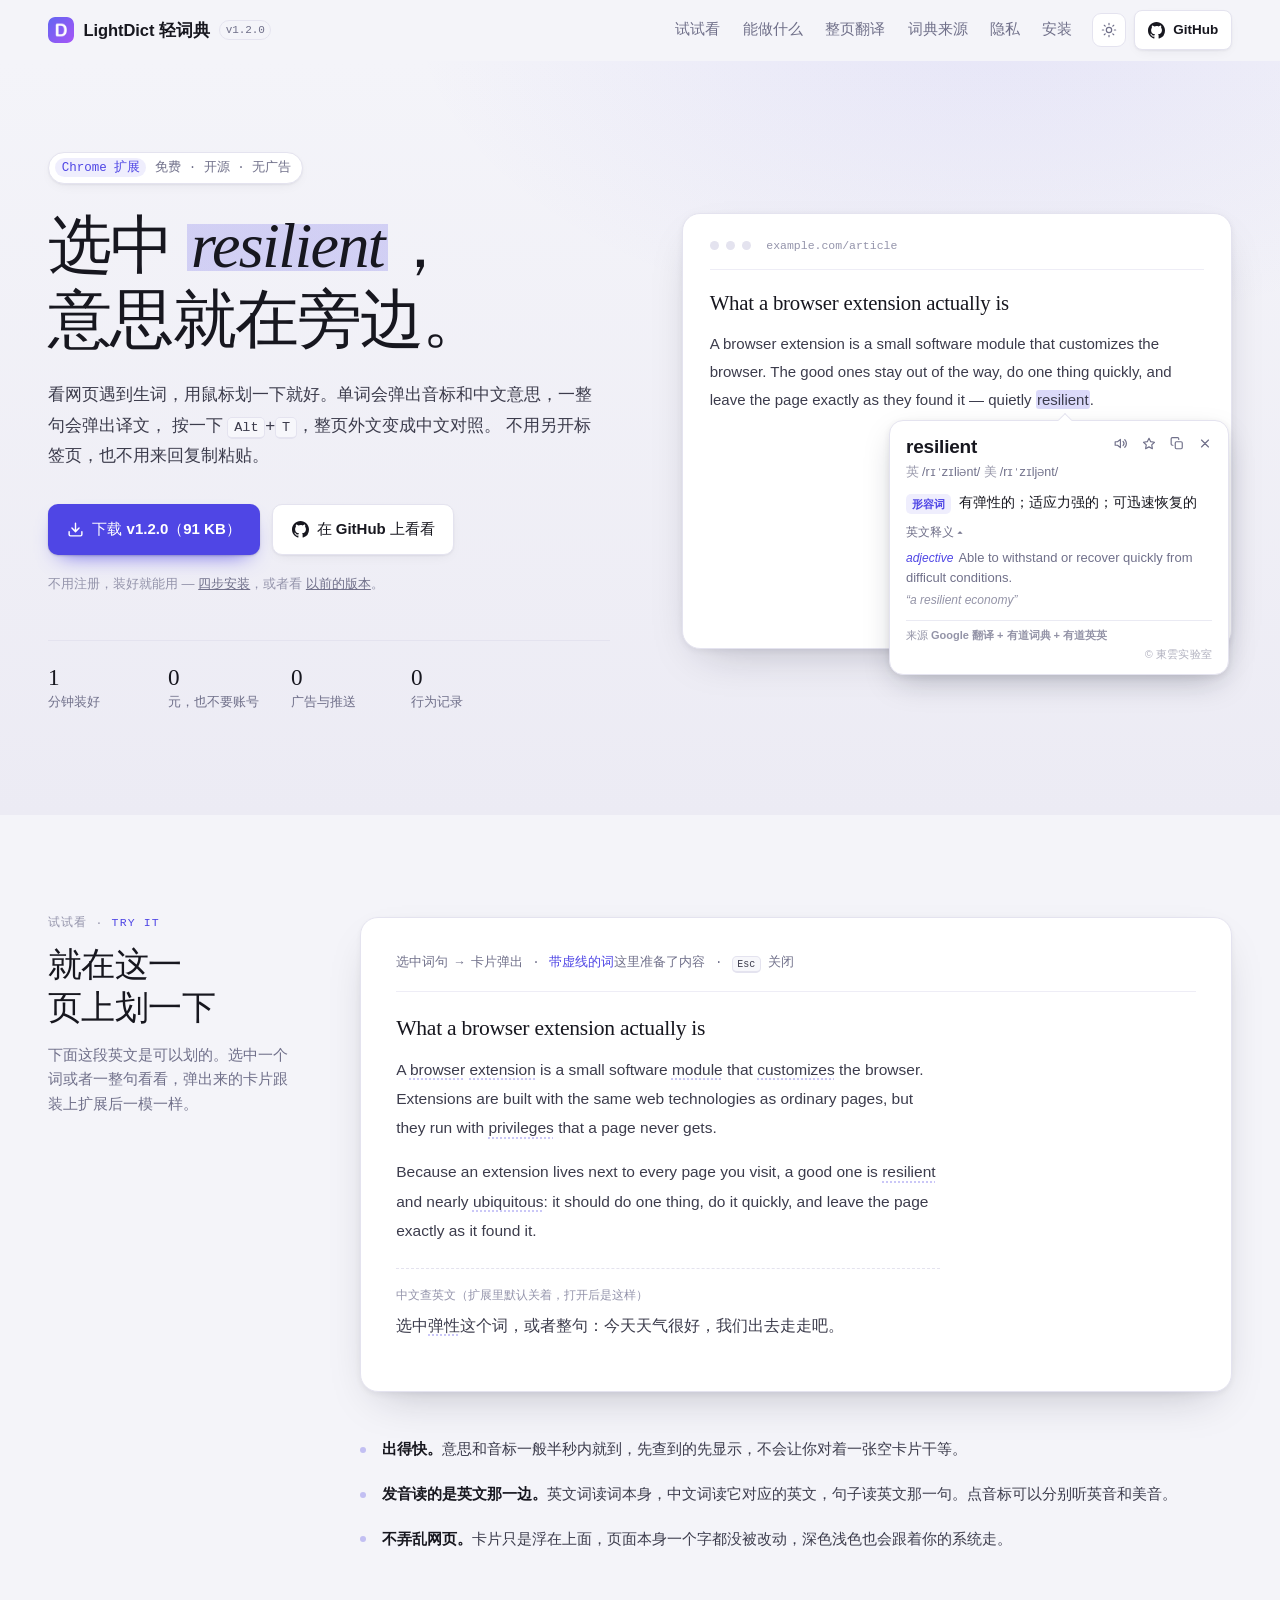
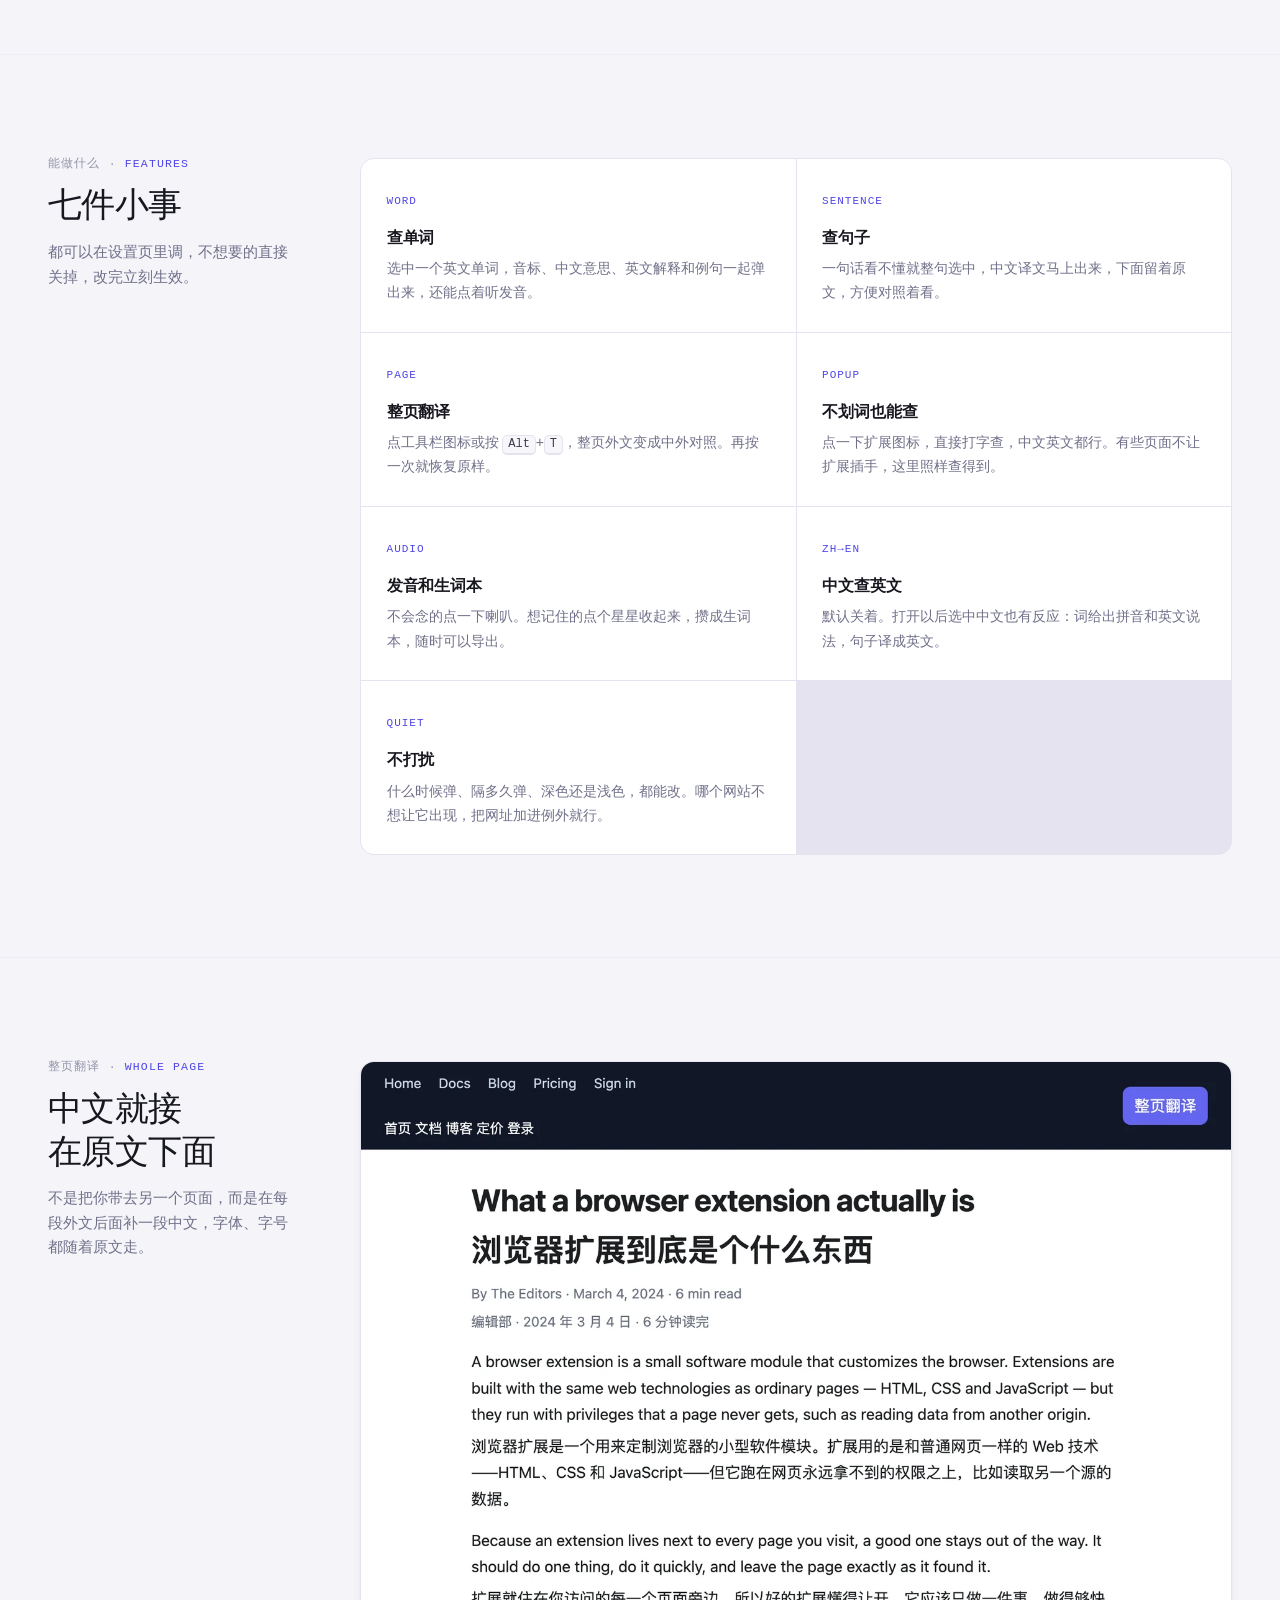
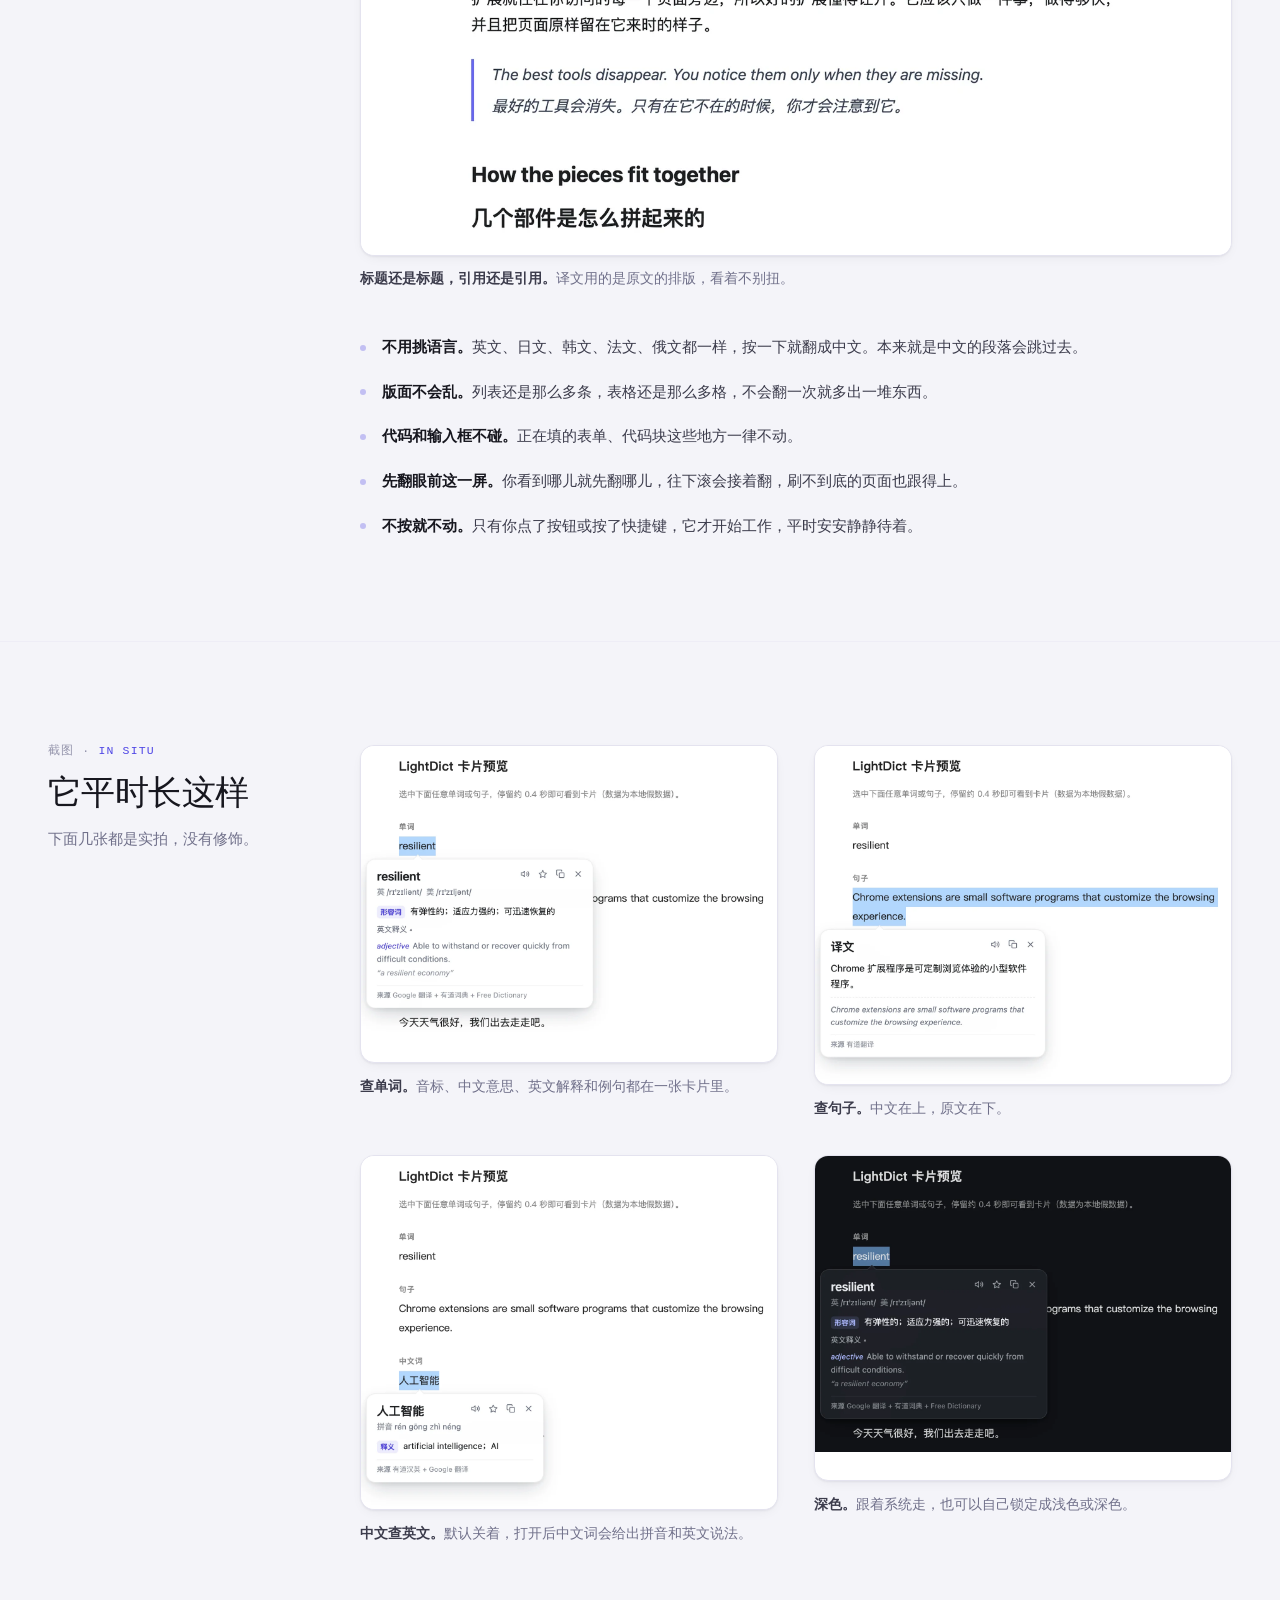
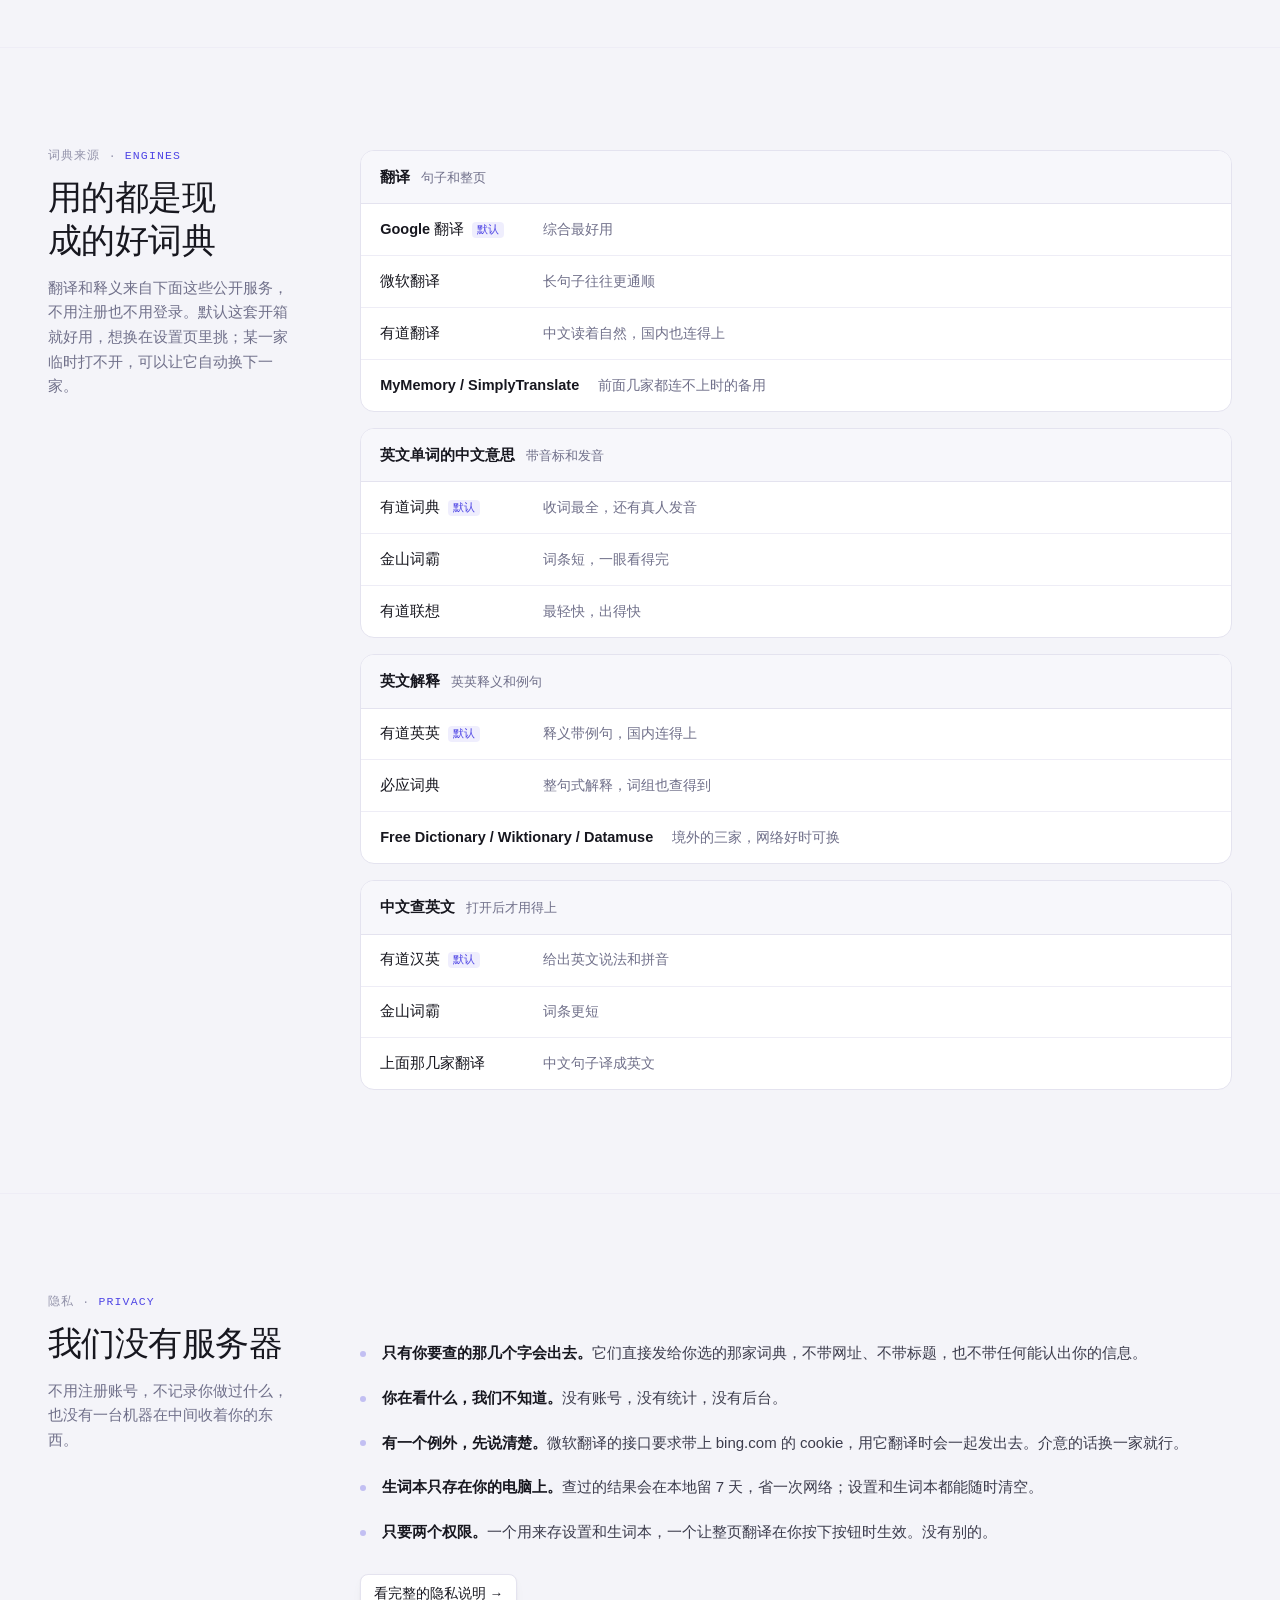
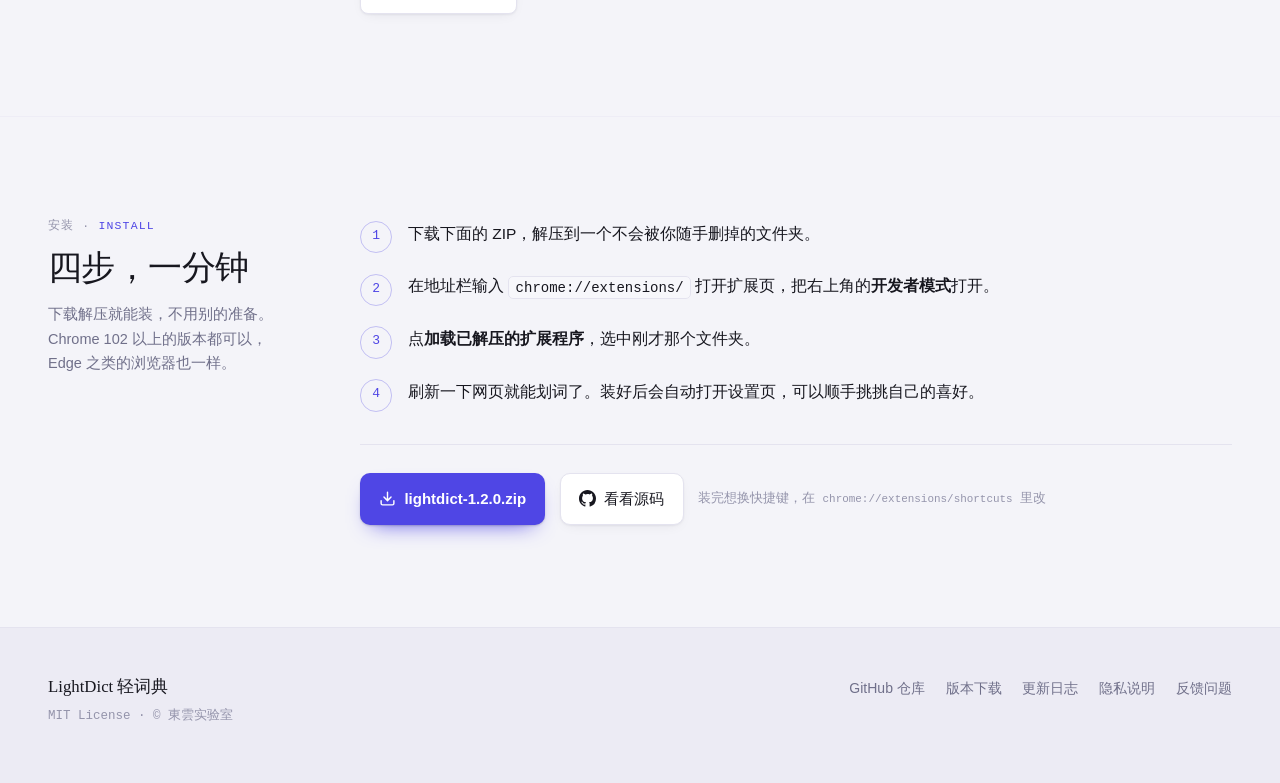
==== commit a9b78e1d: "feat(dict): 英英词典加入有道英英与必应词典，默认改用有道英英 原来的三家英英词典都在境外：Wiktionary 走 Wikimedia 的域名，中国大陆 根本连不上；Free Dictio" ====
--- a/site/index.html
+++ b/site/index.html
@@ -1120,9 +1120,9 @@
         <section class="engine-group">
           <h3>英文解释 <span>英英释义和例句</span></h3>
           <ul class="engine-list">
-            <li><span class="name">Free Dictionary <em>默认</em></span><span class="endpoint">释义带例句</span></li>
-            <li><span class="name">Wiktionary</span><span class="endpoint">冷僻词和词组也查得到</span></li>
-            <li><span class="name">Datamuse</span><span class="endpoint">简短，响应快</span></li>
+            <li><span class="name">有道英英 <em>默认</em></span><span class="endpoint">释义带例句，国内连得上</span></li>
+            <li><span class="name">必应词典</span><span class="endpoint">整句式解释，词组也查得到</span></li>
+            <li><span class="name">Free Dictionary / Wiktionary / Datamuse</span><span class="endpoint">境外的三家，网络好时可换</span></li>
           </ul>
         </section>
 
@@ -1270,7 +1270,7 @@
     close: '<svg viewBox="0 0 24 24" fill="none" stroke="currentColor" stroke-width="2" stroke-linecap="round" stroke-linejoin="round"><path d="M18 6 6 18M6 6l12 12"/></svg>'
   };
 
-  const SRC_WORD = 'Google 翻译 + 有道词典 + Free Dictionary';
+  const SRC_WORD = 'Google 翻译 + 有道词典 + 有道英英';
   const SRC_TEXT = 'Google 翻译';
   const SRC_ZH = 'Google 翻译 + 有道汉英';
 
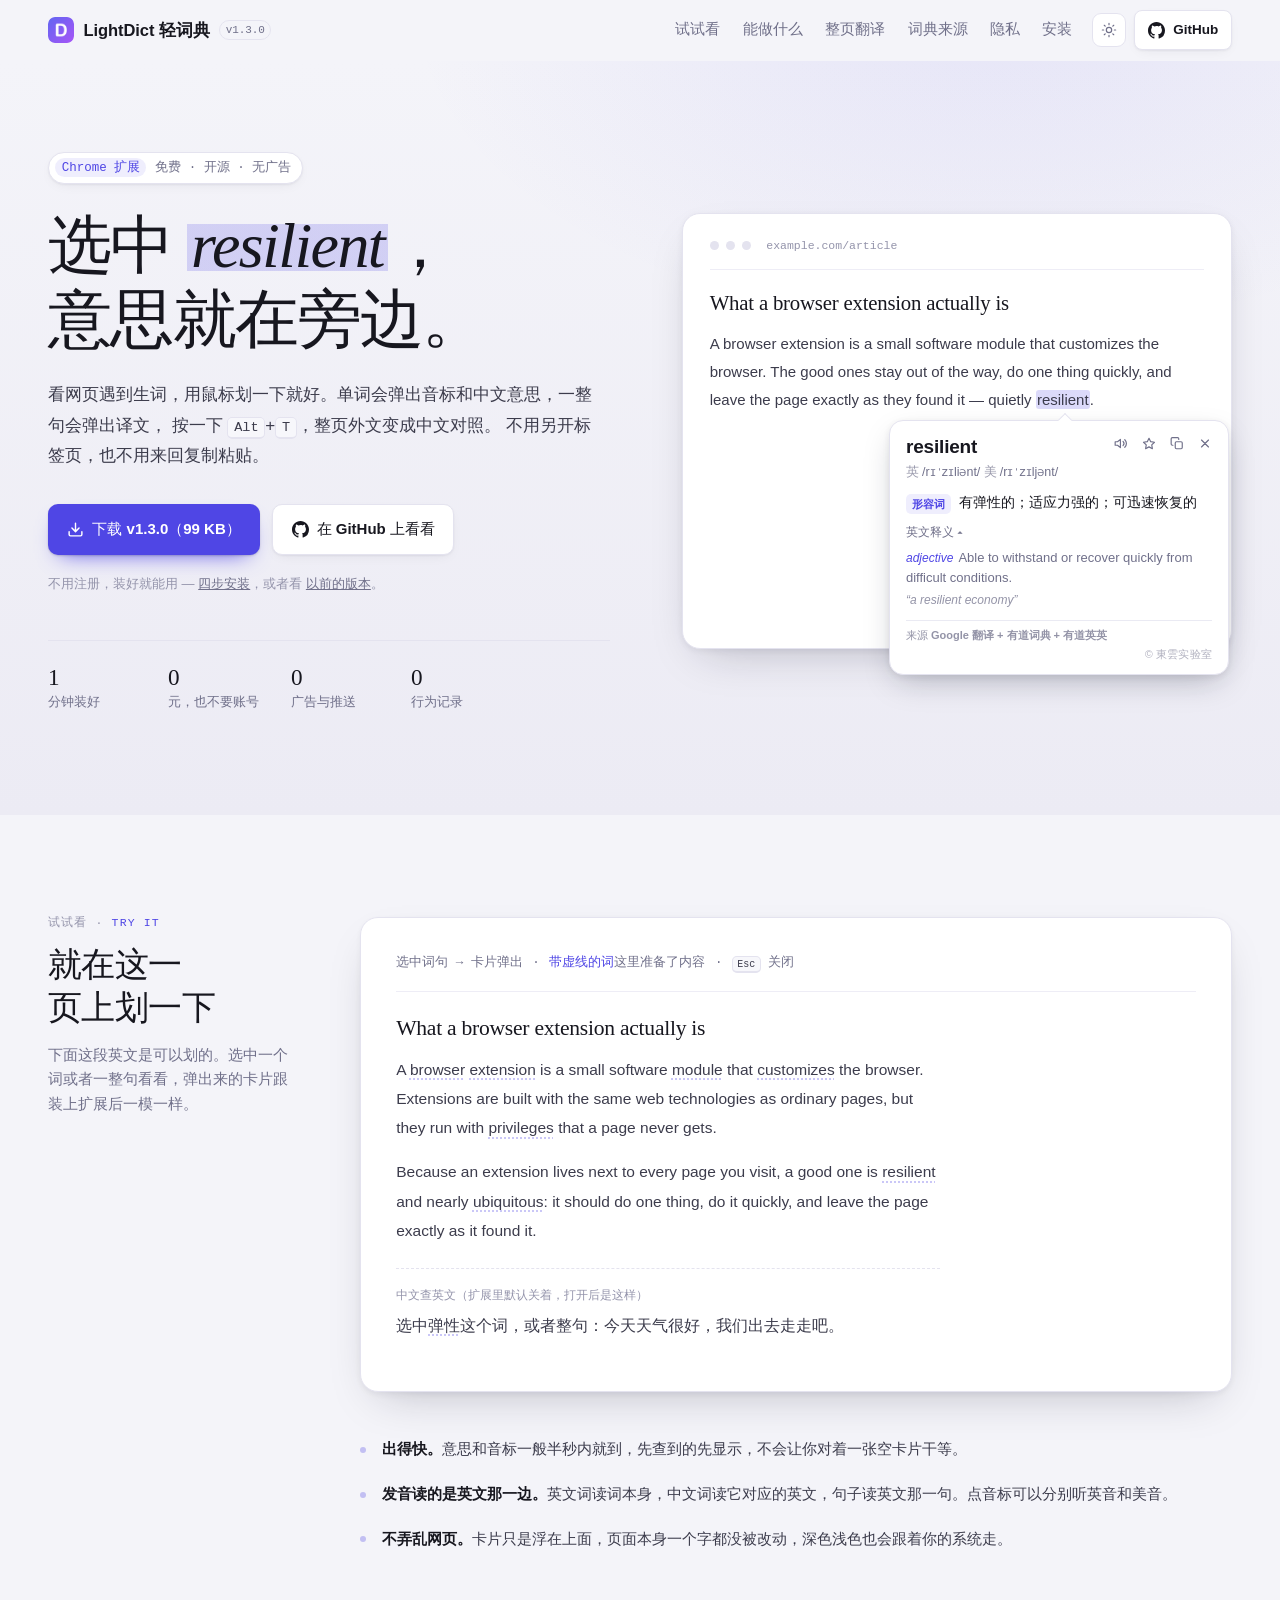
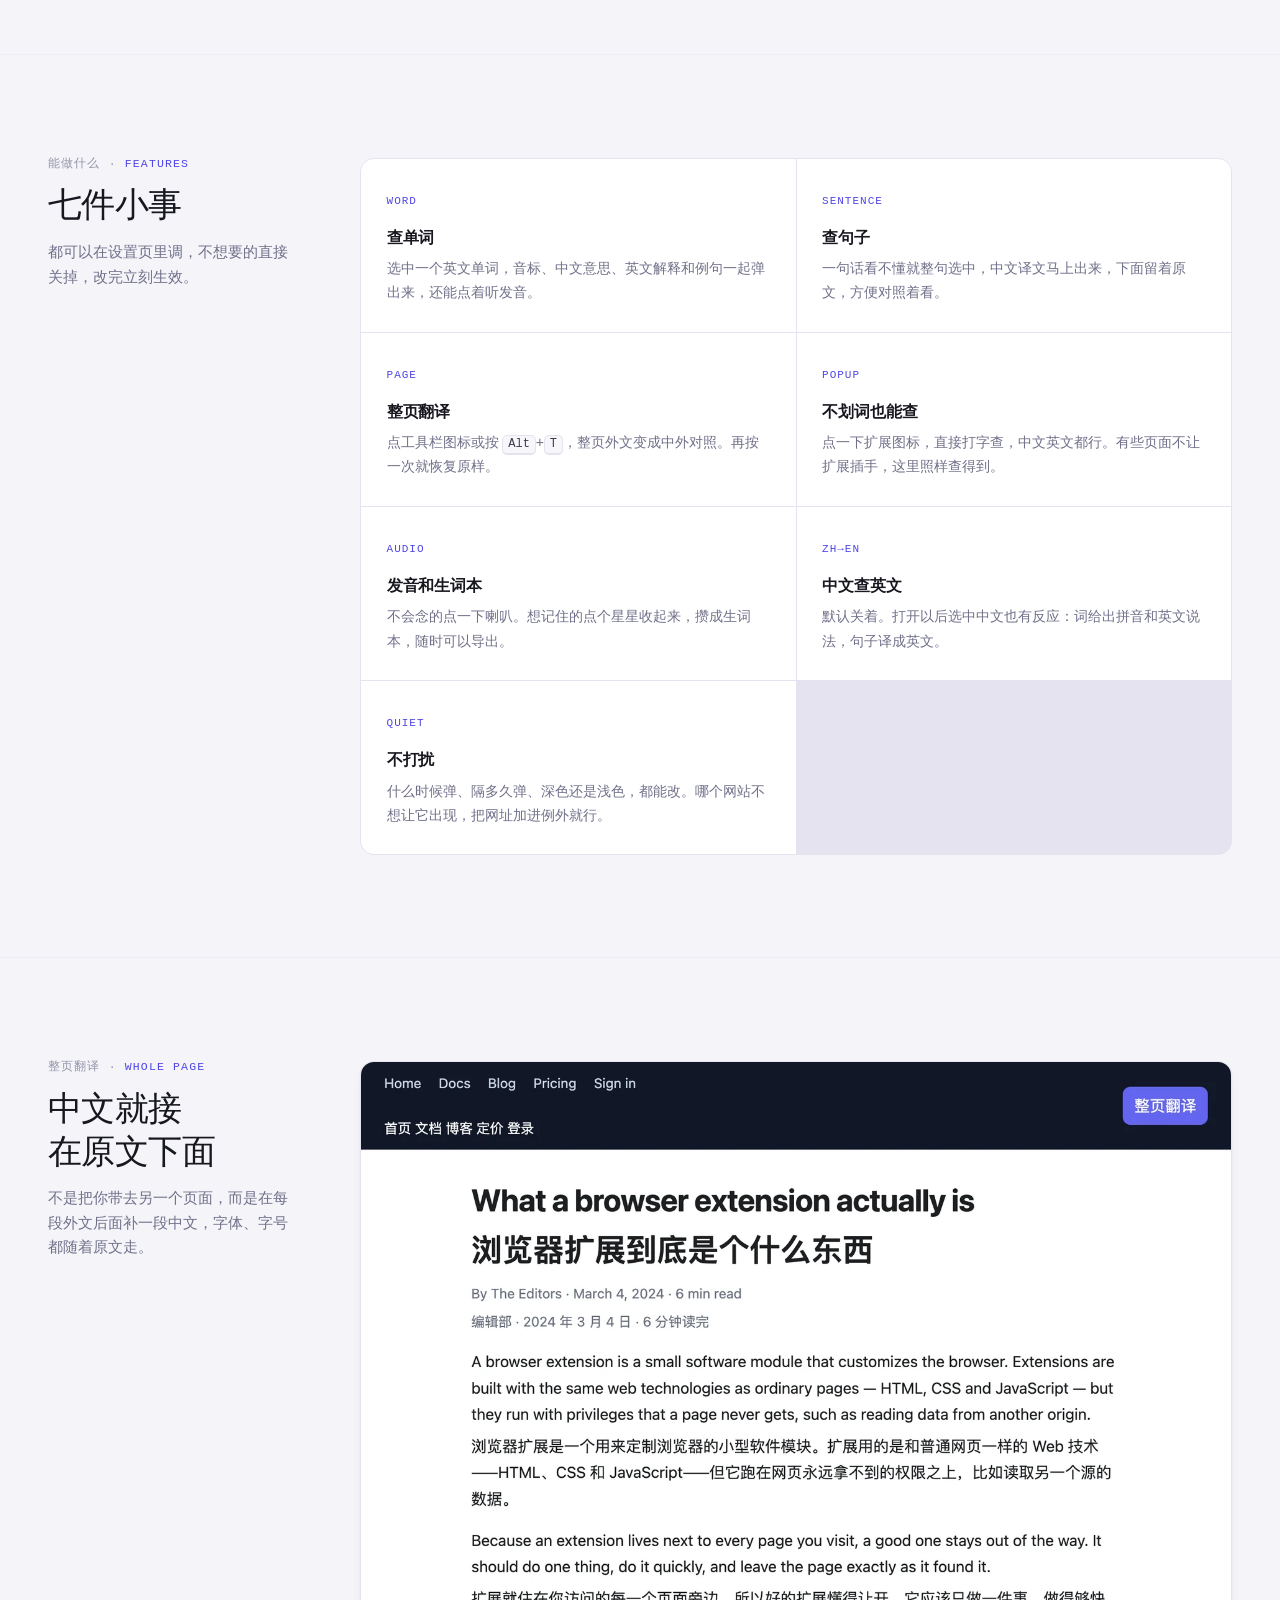
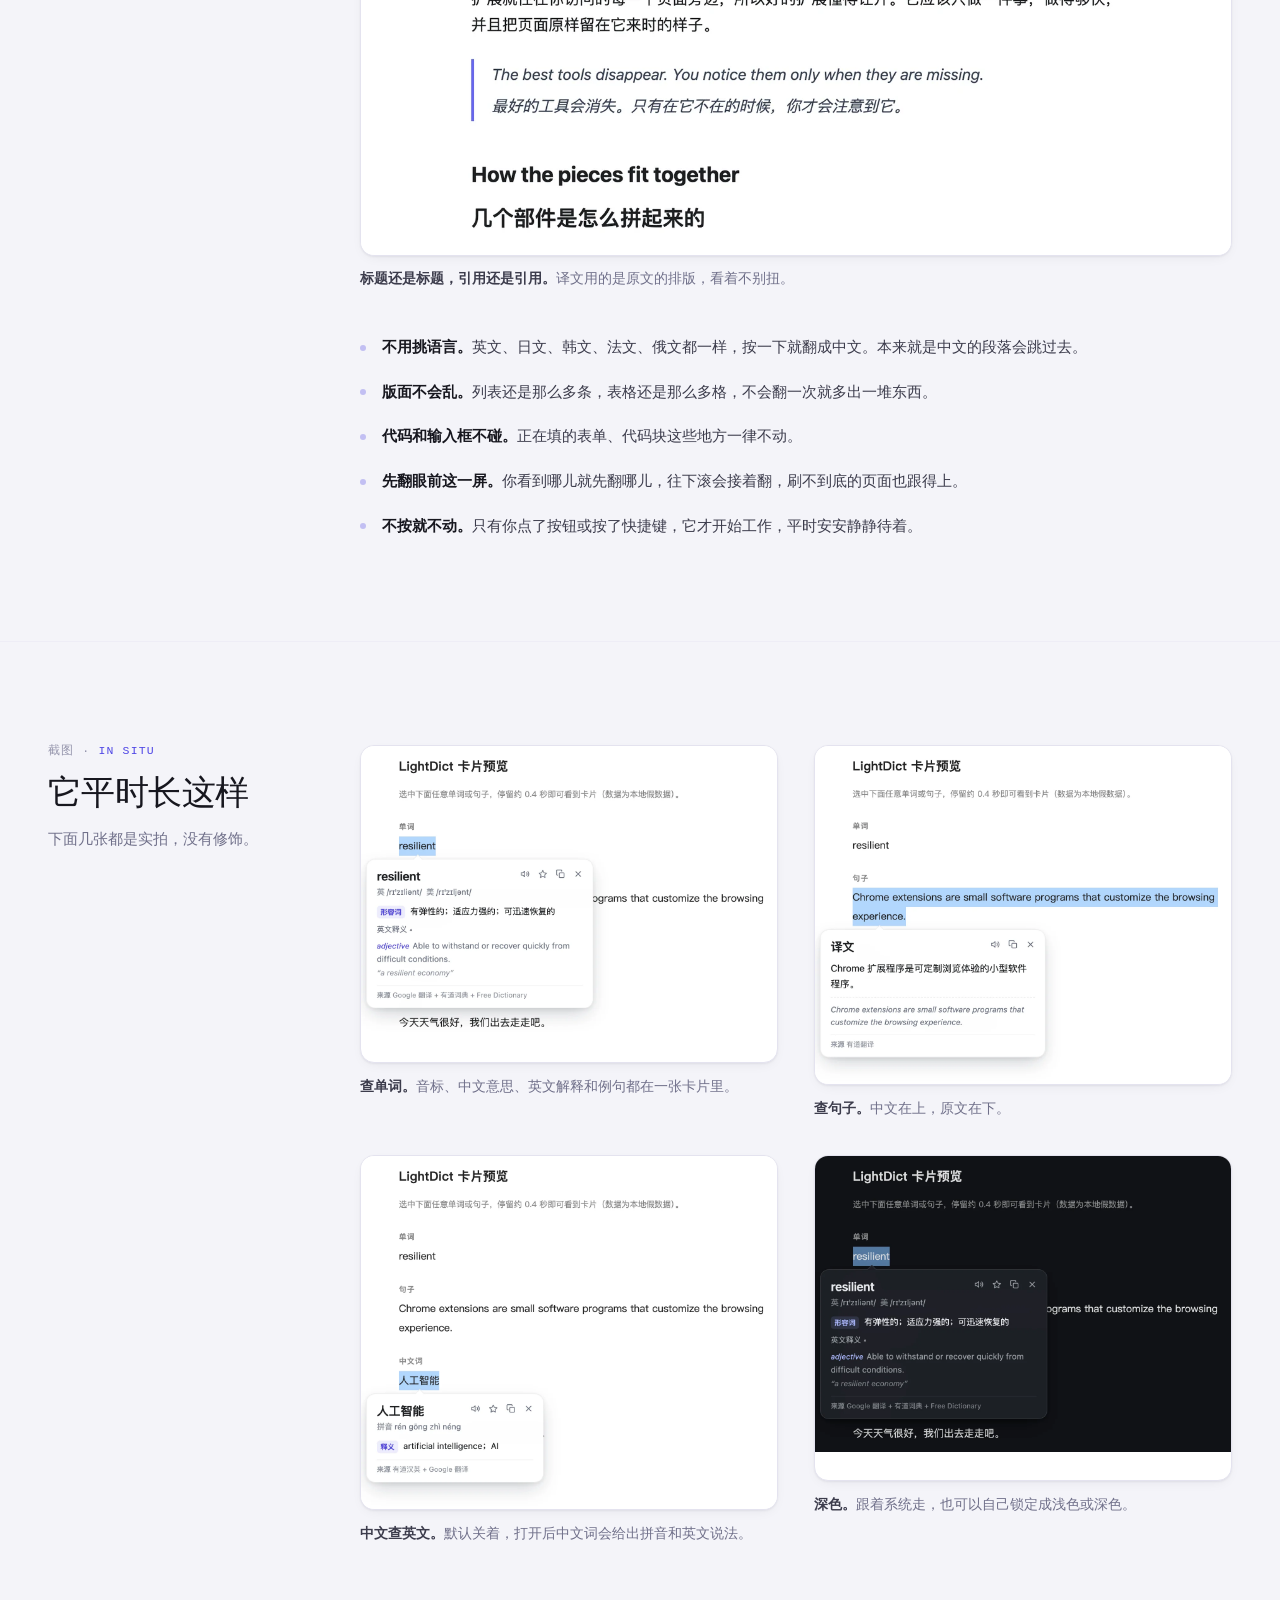
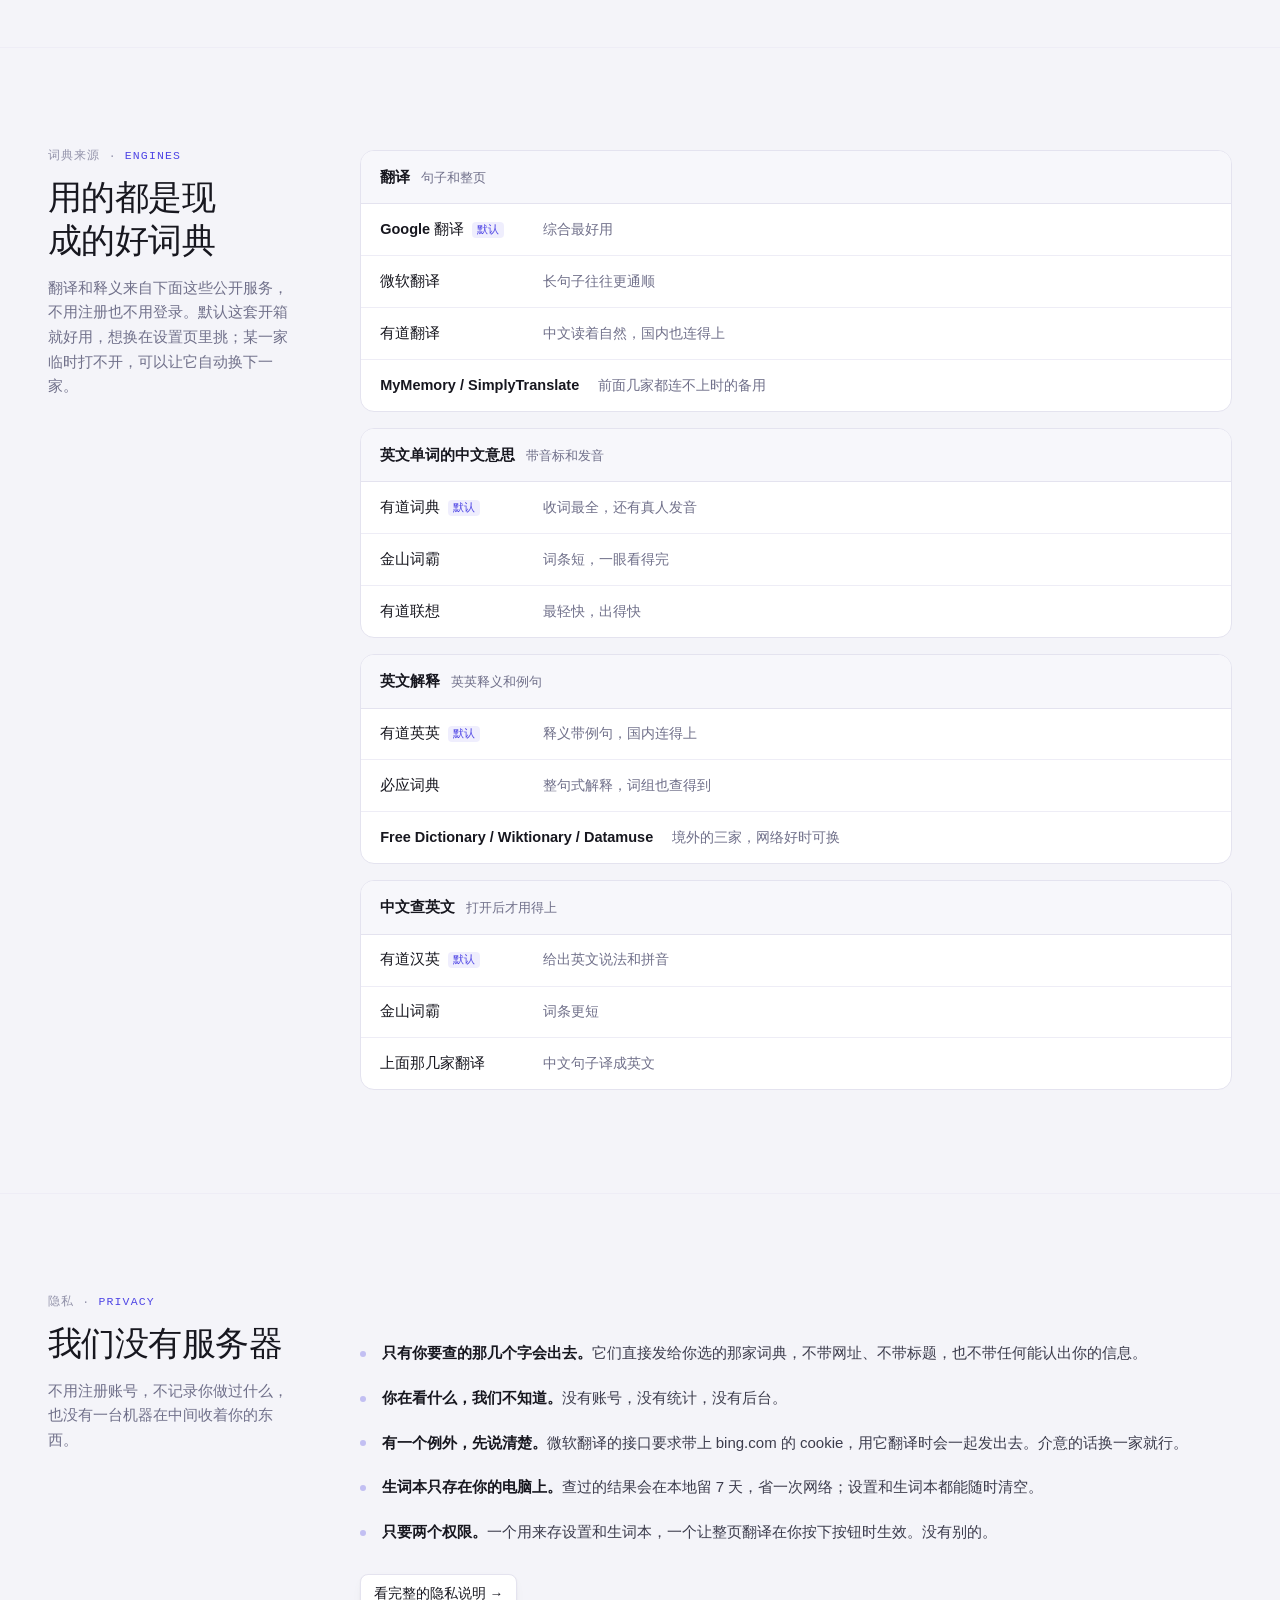
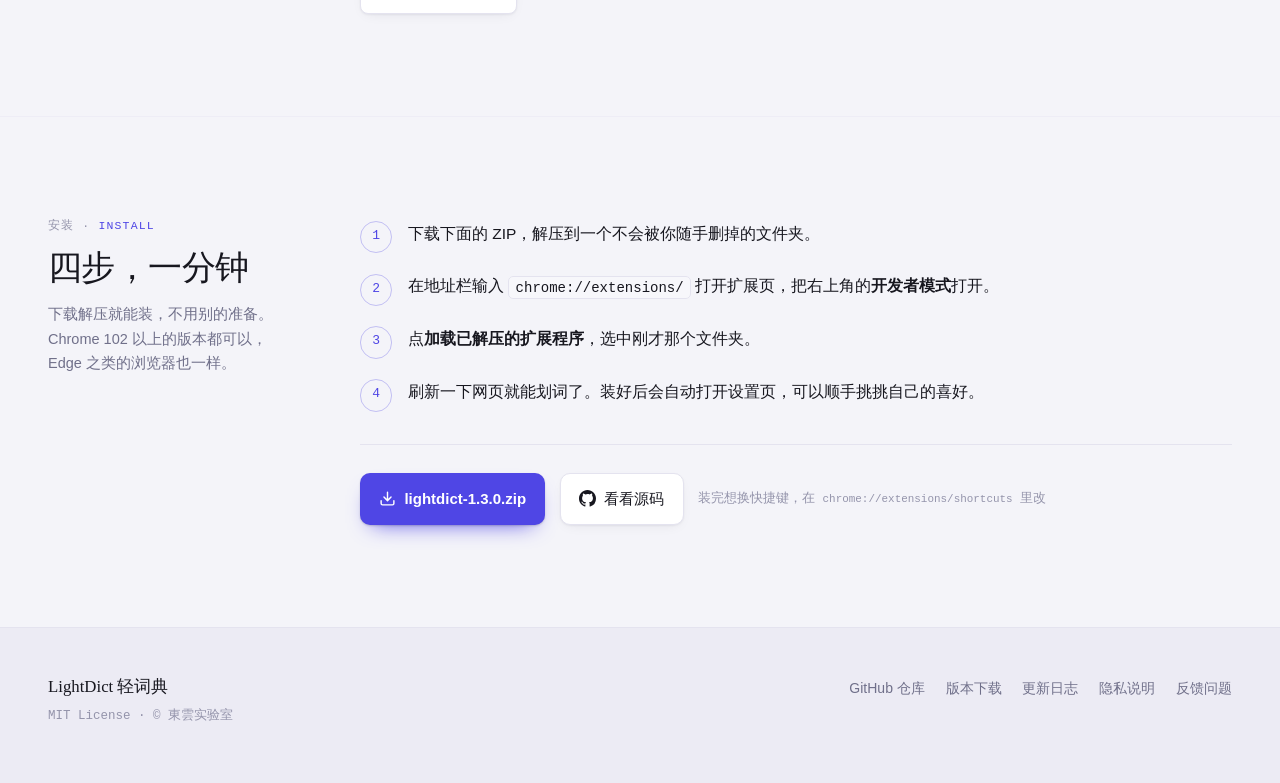
==== commit 920e196a: "chore(release): v1.3.0 顺带补全 site/README.md 的发版清单：原来只列了页眉、下载按钮、按钮文字 三处，漏了脚本里的 DOWNLOAD 常量和演示卡片里的「下载 v" ====
--- a/site/index.html
+++ b/site/index.html
@@ -869,7 +869,7 @@
     <a class="brand" href="#top">
       <img src="assets/icon.png" alt="" width="26" height="26" />
       LightDict 轻词典
-      <small>v1.2.0</small>
+      <small>v1.3.0</small>
     </a>
     <nav class="nav">
       <a href="#try">试试看</a>
@@ -909,9 +909,9 @@
         </p>
 
         <div class="hero-cta">
-          <a class="btn btn-primary" href="https://github.com/nani-kun/lightdict/releases/download/v1.2.0/lightdict-1.2.0.zip">
+          <a class="btn btn-primary" href="https://github.com/nani-kun/lightdict/releases/download/v1.3.0/lightdict-1.3.0.zip">
             <svg viewBox="0 0 24 24" fill="none" stroke="currentColor" stroke-width="2" stroke-linecap="round" stroke-linejoin="round"><path d="M21 15v4a2 2 0 0 1-2 2H5a2 2 0 0 1-2-2v-4"/><path d="M7 10l5 5 5-5M12 15V3"/></svg>
-            下载 v1.2.0（91 KB）
+            下载 v1.3.0（99 KB）
           </a>
           <a class="btn btn-ghost" href="https://github.com/nani-kun/lightdict" target="_blank" rel="noopener">
             <svg viewBox="0 0 16 16" fill="currentColor" aria-hidden="true"><path d="M8 0C3.58 0 0 3.58 0 8c0 3.54 2.29 6.53 5.47 7.59.4.07.55-.17.55-.38 0-.19-.01-.82-.01-1.49-2.01.37-2.53-.49-2.69-.94-.09-.23-.48-.94-.82-1.13-.28-.15-.68-.52-.01-.53.63-.01 1.08.58 1.23.82.72 1.21 1.87.87 2.33.66.07-.52.28-.87.51-1.07-1.78-.2-3.64-.89-3.64-3.95 0-.87.31-1.59.82-2.15-.08-.2-.36-1.02.08-2.12 0 0 .67-.21 2.2.82a7.4 7.4 0 0 1 2-.27c.68 0 1.36.09 2 .27 1.53-1.04 2.2-.82 2.2-.82.44 1.1.16 1.92.08 2.12.51.56.82 1.27.82 2.15 0 3.07-1.87 3.75-3.65 3.95.29.25.54.73.54 1.48 0 1.07-.01 1.93-.01 2.2 0 .21.15.46.55.38A8.01 8.01 0 0 0 16 8c0-4.42-3.58-8-8-8z"/></svg>
@@ -1180,9 +1180,9 @@
         </ol>
 
         <div class="download-bar">
-          <a class="btn btn-primary" href="https://github.com/nani-kun/lightdict/releases/download/v1.2.0/lightdict-1.2.0.zip">
+          <a class="btn btn-primary" href="https://github.com/nani-kun/lightdict/releases/download/v1.3.0/lightdict-1.3.0.zip">
             <svg viewBox="0 0 24 24" fill="none" stroke="currentColor" stroke-width="2" stroke-linecap="round" stroke-linejoin="round"><path d="M21 15v4a2 2 0 0 1-2 2H5a2 2 0 0 1-2-2v-4"/><path d="M7 10l5 5 5-5M12 15V3"/></svg>
-            lightdict-1.2.0.zip
+            lightdict-1.3.0.zip
           </a>
           <a class="btn btn-ghost" href="https://github.com/nani-kun/lightdict" target="_blank" rel="noopener">
             <svg viewBox="0 0 16 16" fill="currentColor" aria-hidden="true"><path d="M8 0C3.58 0 0 3.58 0 8c0 3.54 2.29 6.53 5.47 7.59.4.07.55-.17.55-.38 0-.19-.01-.82-.01-1.49-2.01.37-2.53-.49-2.69-.94-.09-.23-.48-.94-.82-1.13-.28-.15-.68-.52-.01-.53.63-.01 1.08.58 1.23.82.72 1.21 1.87.87 2.33.66.07-.52.28-.87.51-1.07-1.78-.2-3.64-.89-3.64-3.95 0-.87.31-1.59.82-2.15-.08-.2-.36-1.02.08-2.12 0 0 .67-.21 2.2.82a7.4 7.4 0 0 1 2-.27c.68 0 1.36.09 2 .27 1.53-1.04 2.2-.82 2.2-.82.44 1.1.16 1.92.08 2.12.51.56.82 1.27.82 2.15 0 3.07-1.87 3.75-3.65 3.95.29.25.54.73.54 1.48 0 1.07-.01 1.93-.01 2.2 0 .21.15.46.55.38A8.01 8.01 0 0 0 16 8c0-4.42-3.58-8-8-8z"/></svg>
@@ -1217,7 +1217,7 @@
   'use strict';
 
   const REDUCED = matchMedia('(prefers-reduced-motion: reduce)').matches;
-  const DOWNLOAD = 'https://github.com/nani-kun/lightdict/releases/download/v1.2.0/lightdict-1.2.0.zip';
+  const DOWNLOAD = 'https://github.com/nani-kun/lightdict/releases/download/v1.3.0/lightdict-1.3.0.zip';
 
   /* ── 深浅色 ───────────────────────────────────────────── */
 
@@ -1399,7 +1399,7 @@
       <div class="ld-body"><div class="ld-miss">
         <b>这一段这里没准备内容</b>
         这只是网页上的演示，只备了几个词句。装上扩展以后，哪个网页上的哪句话都能查。
-        <a href="${DOWNLOAD}">下载 v1.2.0 →</a>
+        <a href="${DOWNLOAD}">下载 v1.3.0 →</a>
       </div></div>
       ${footHTML('')}`;
   }
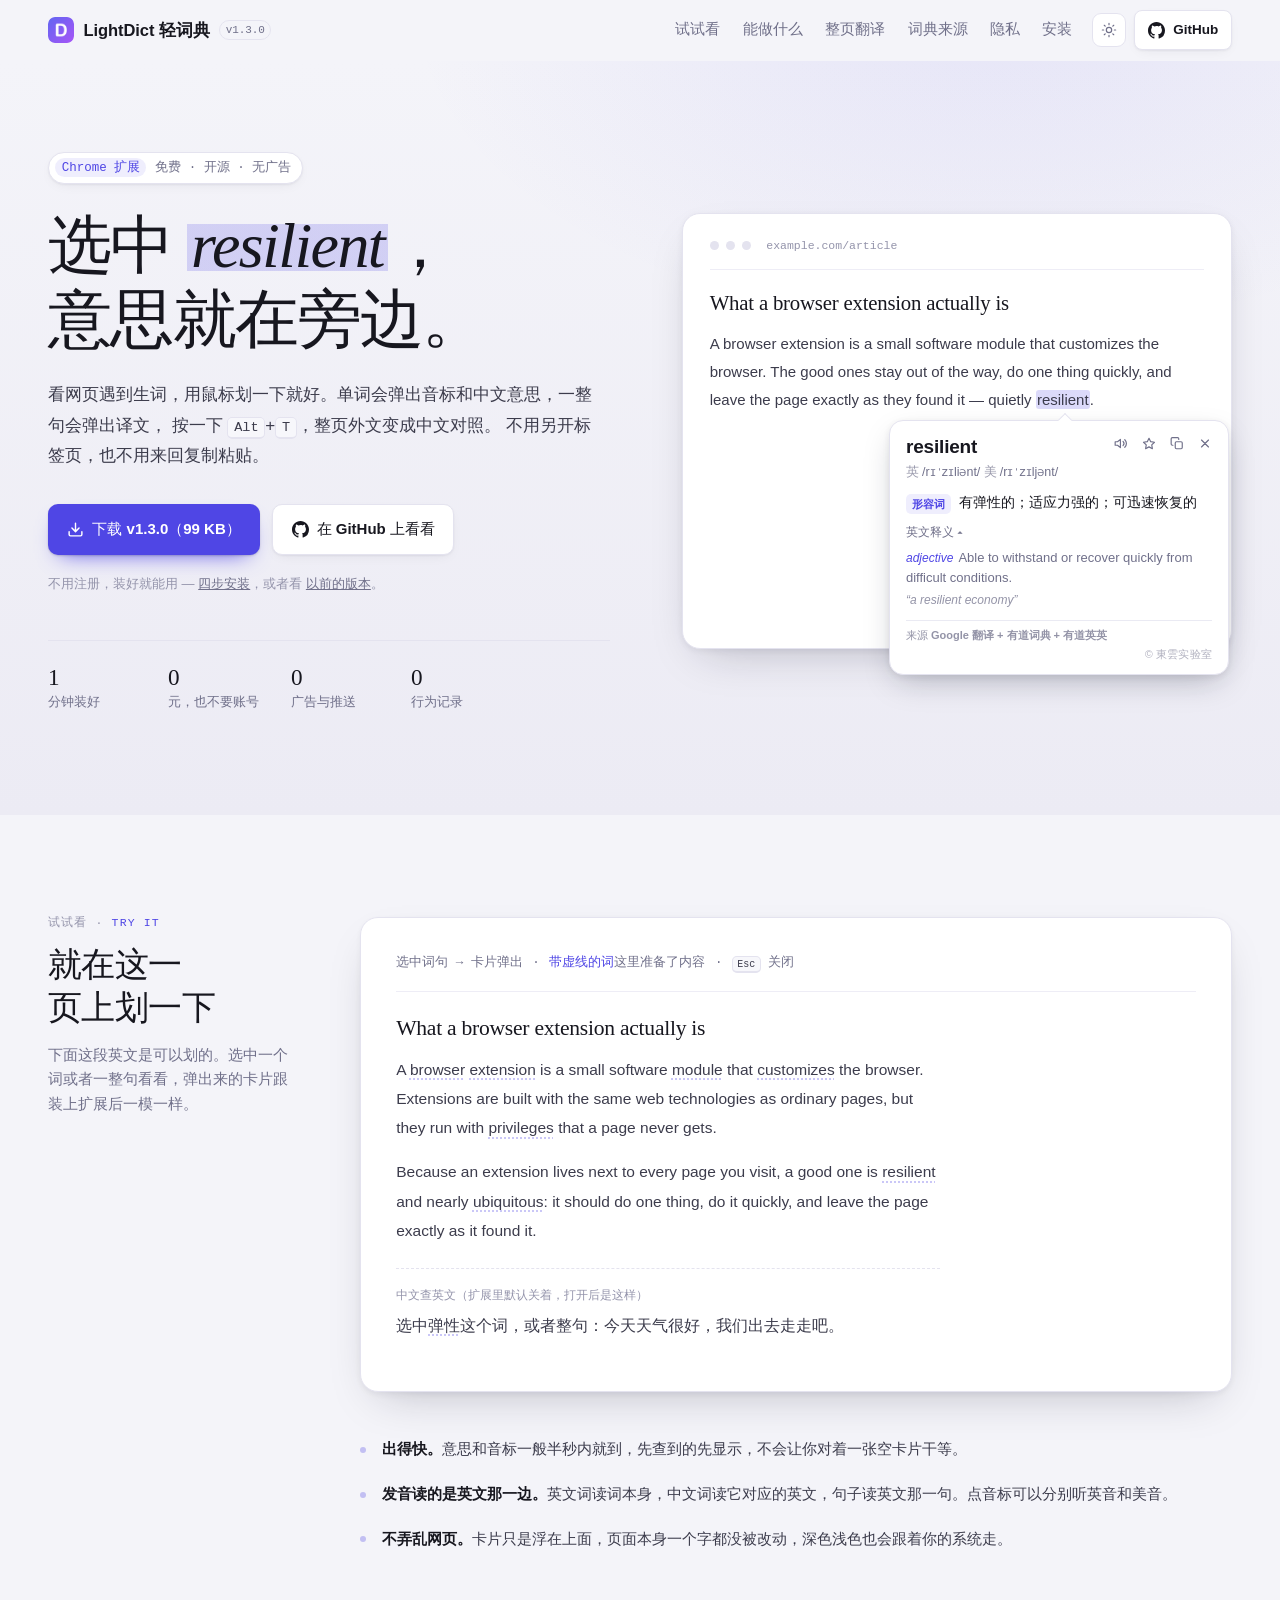
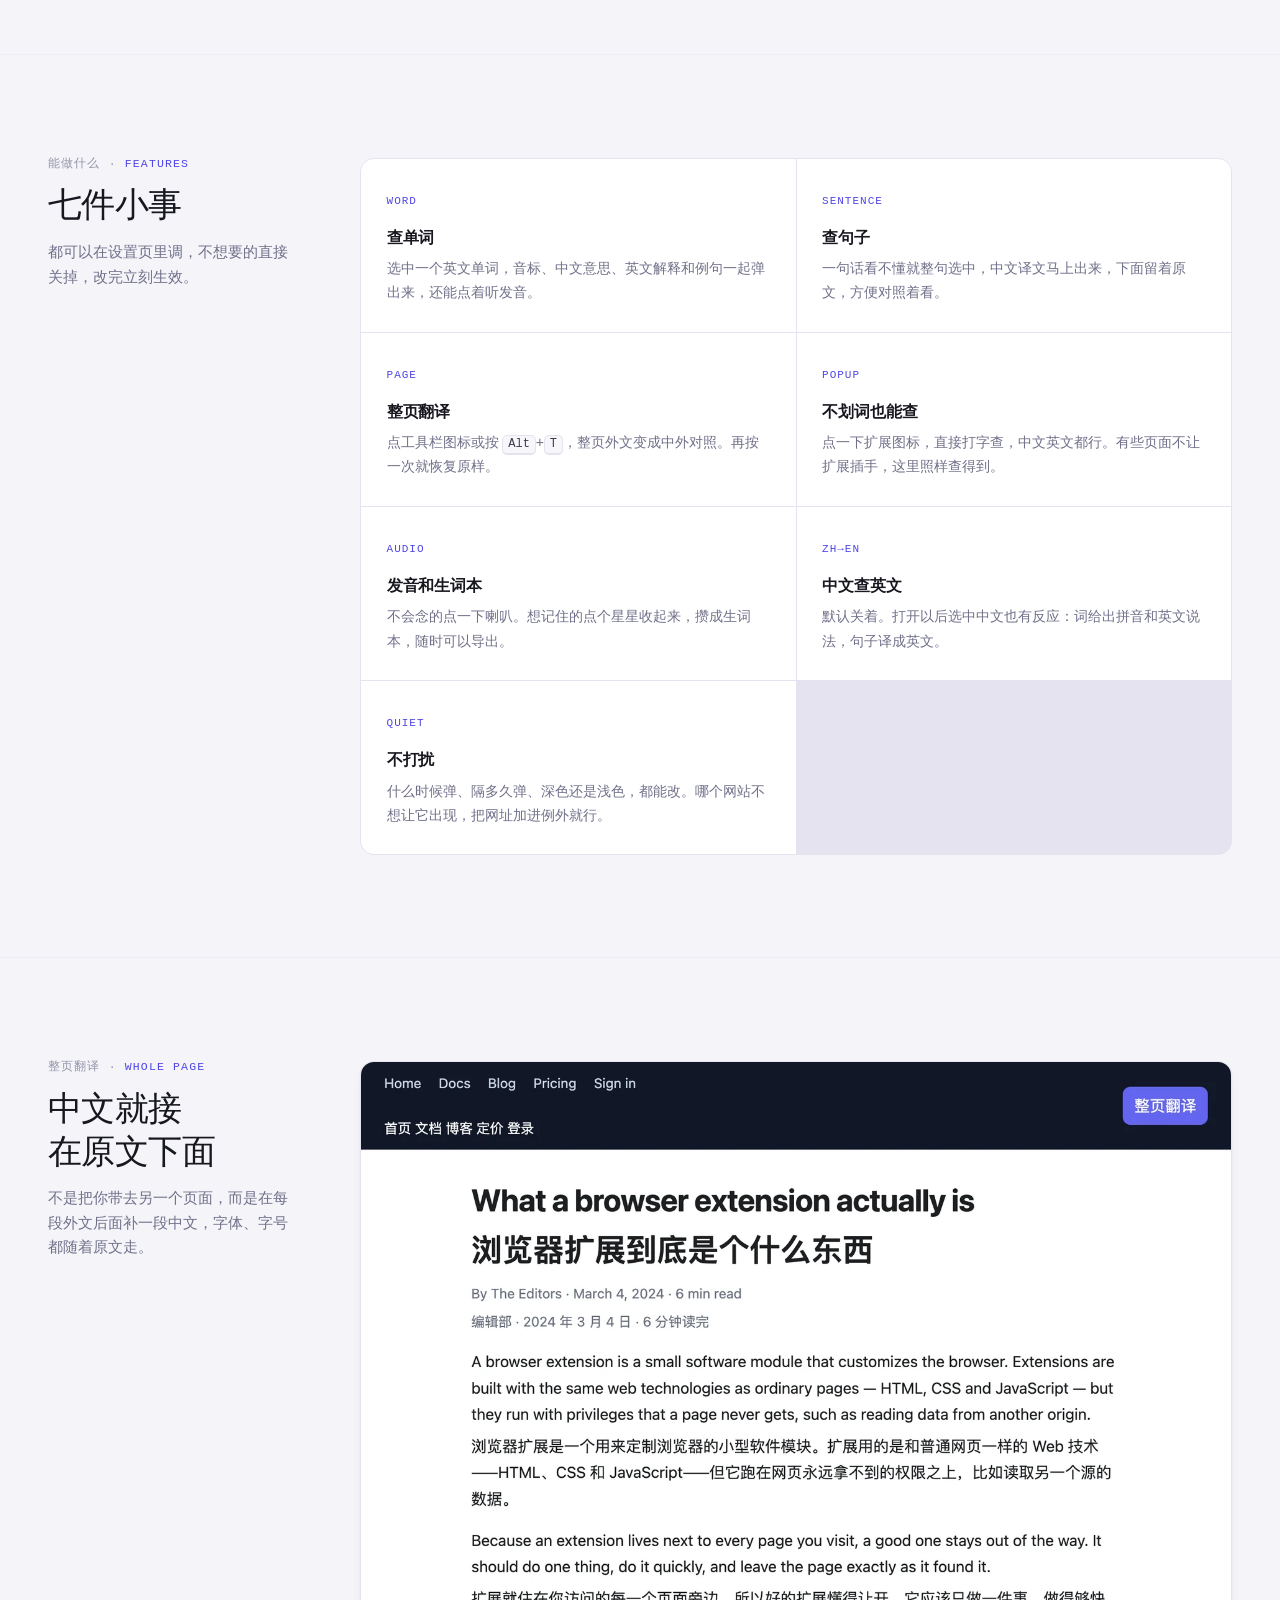
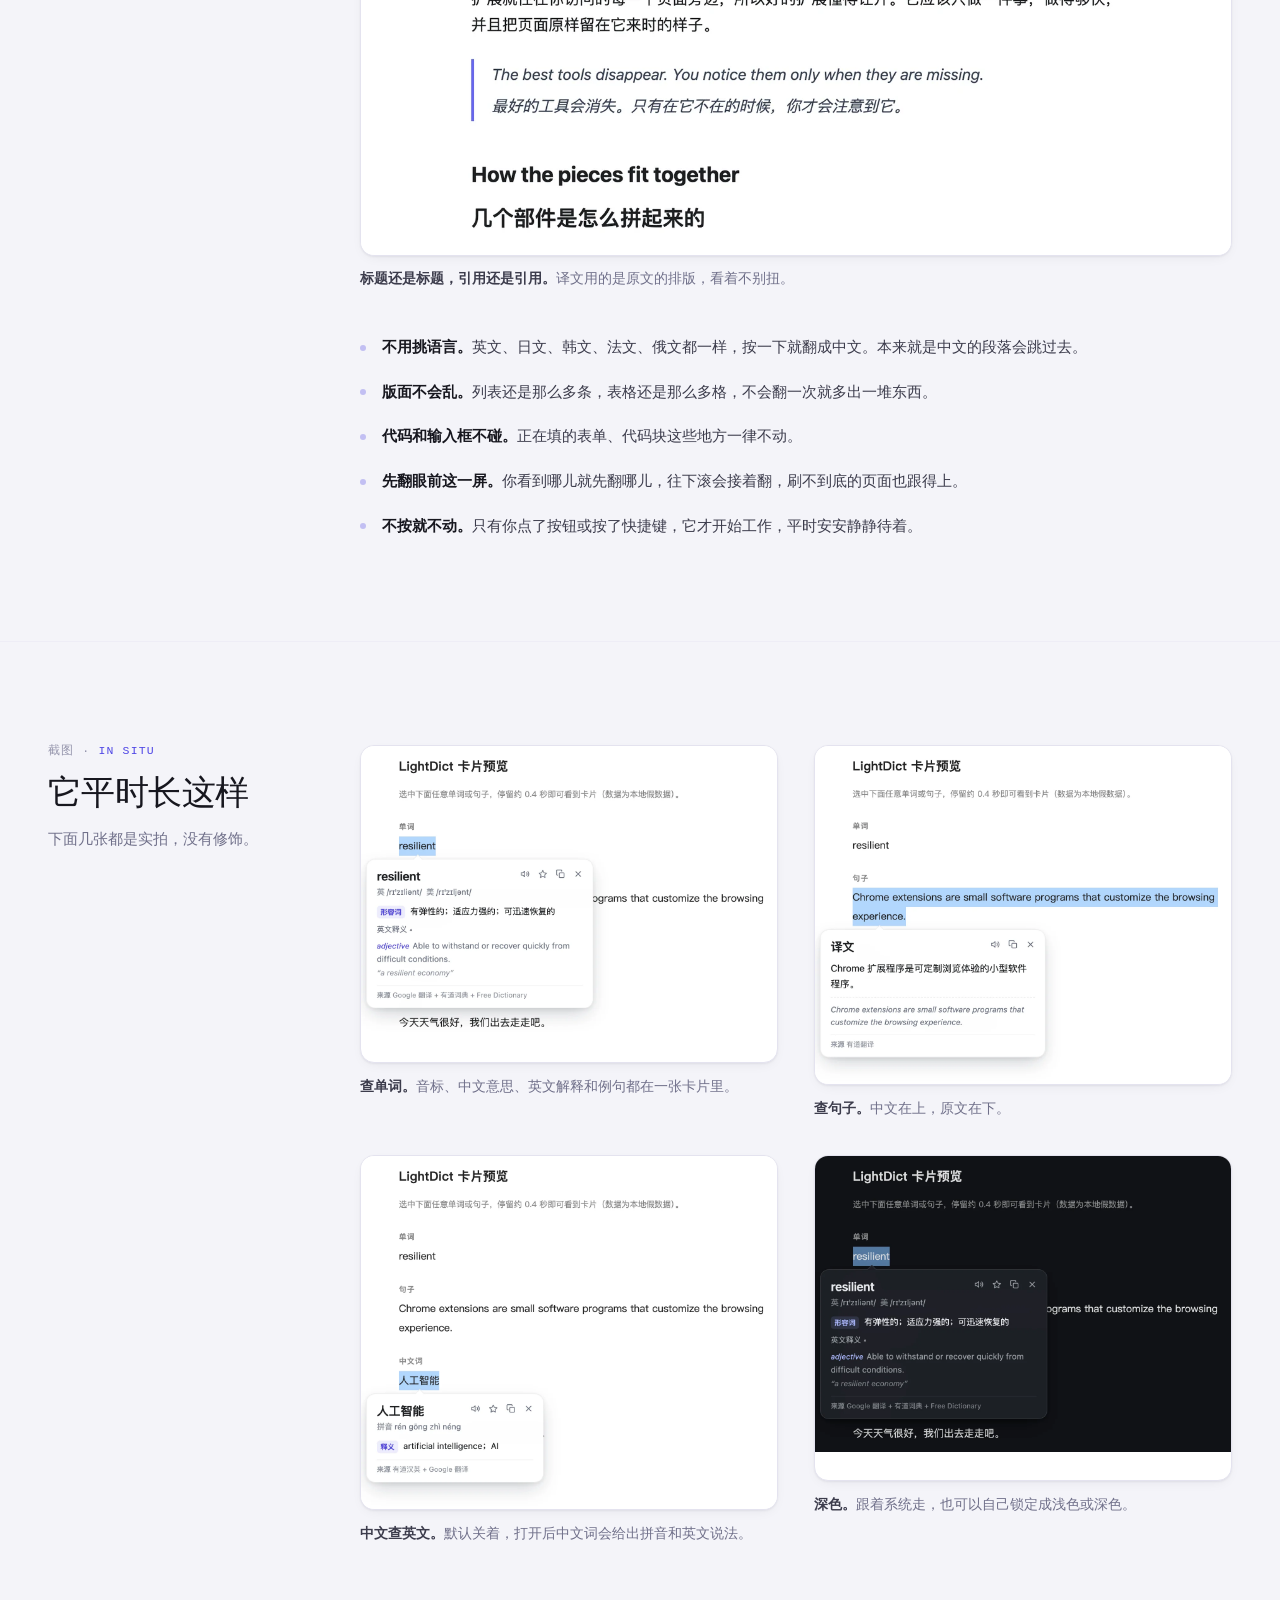
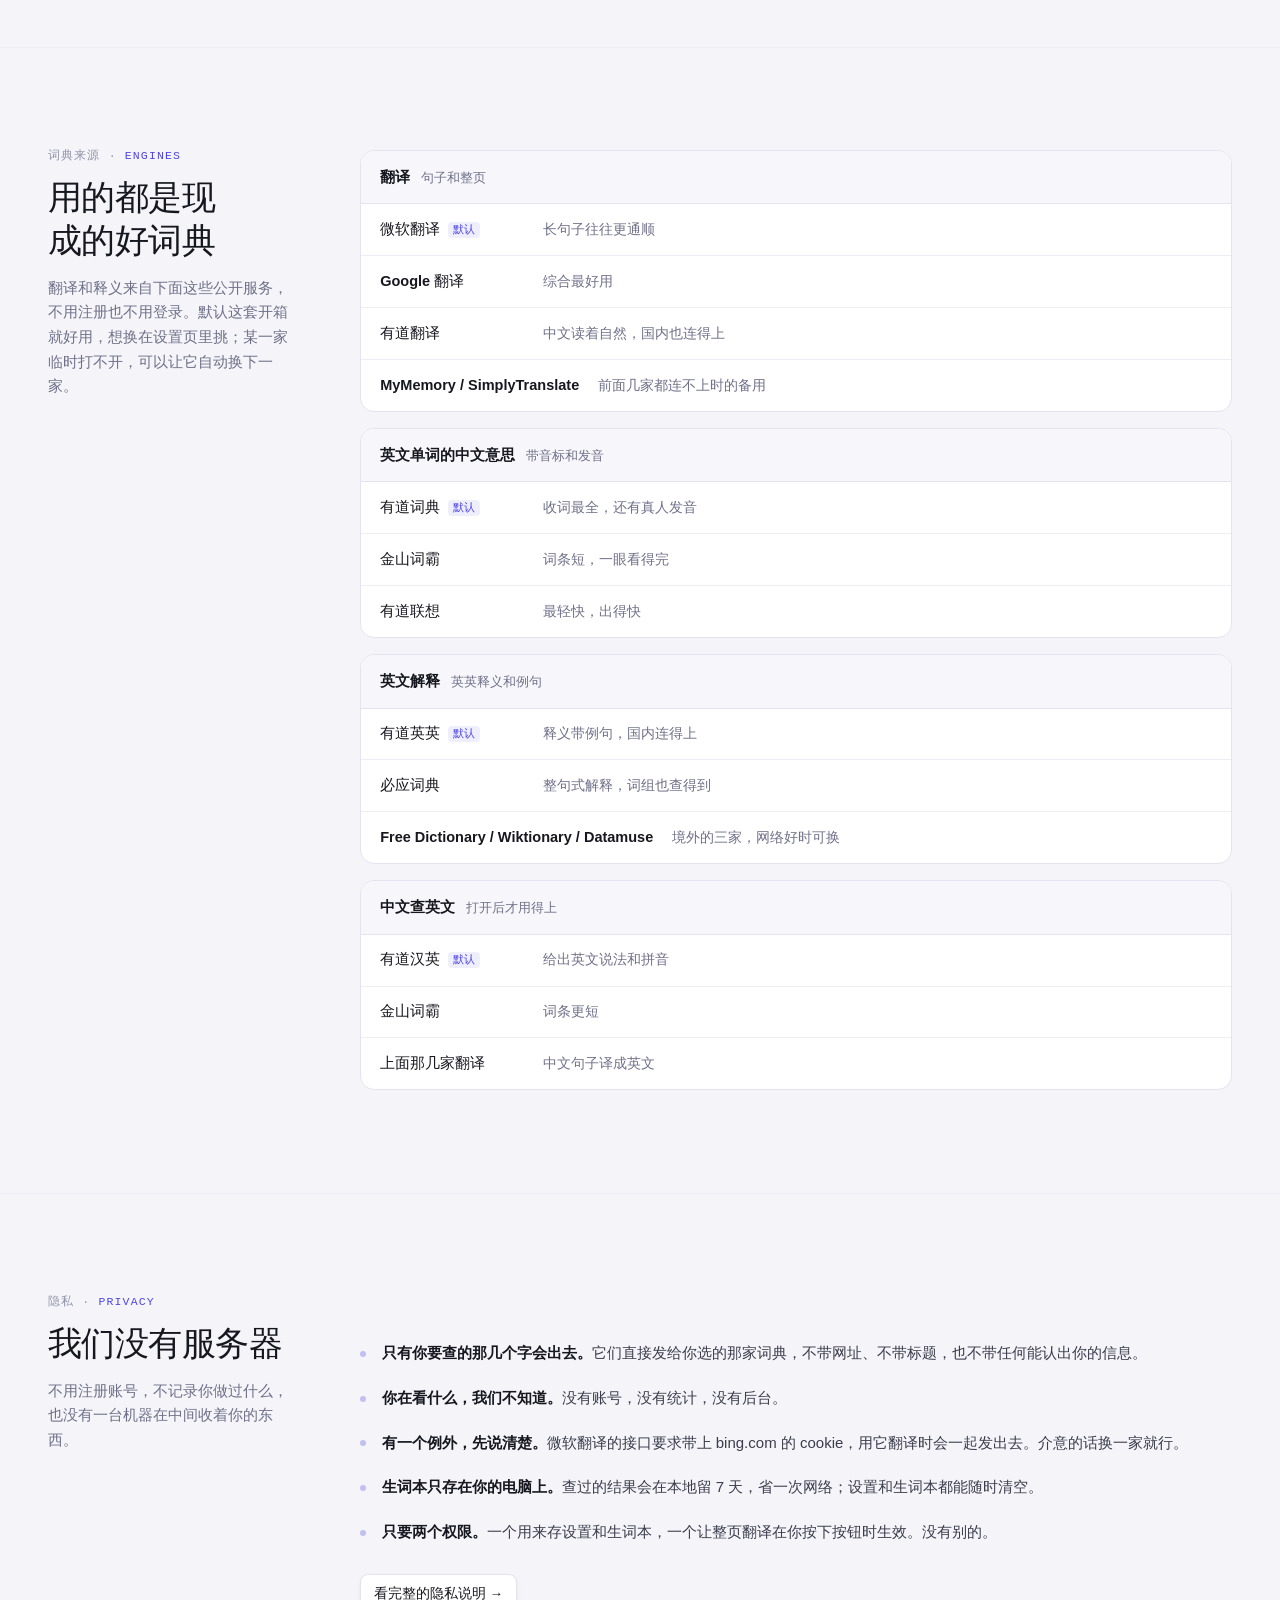
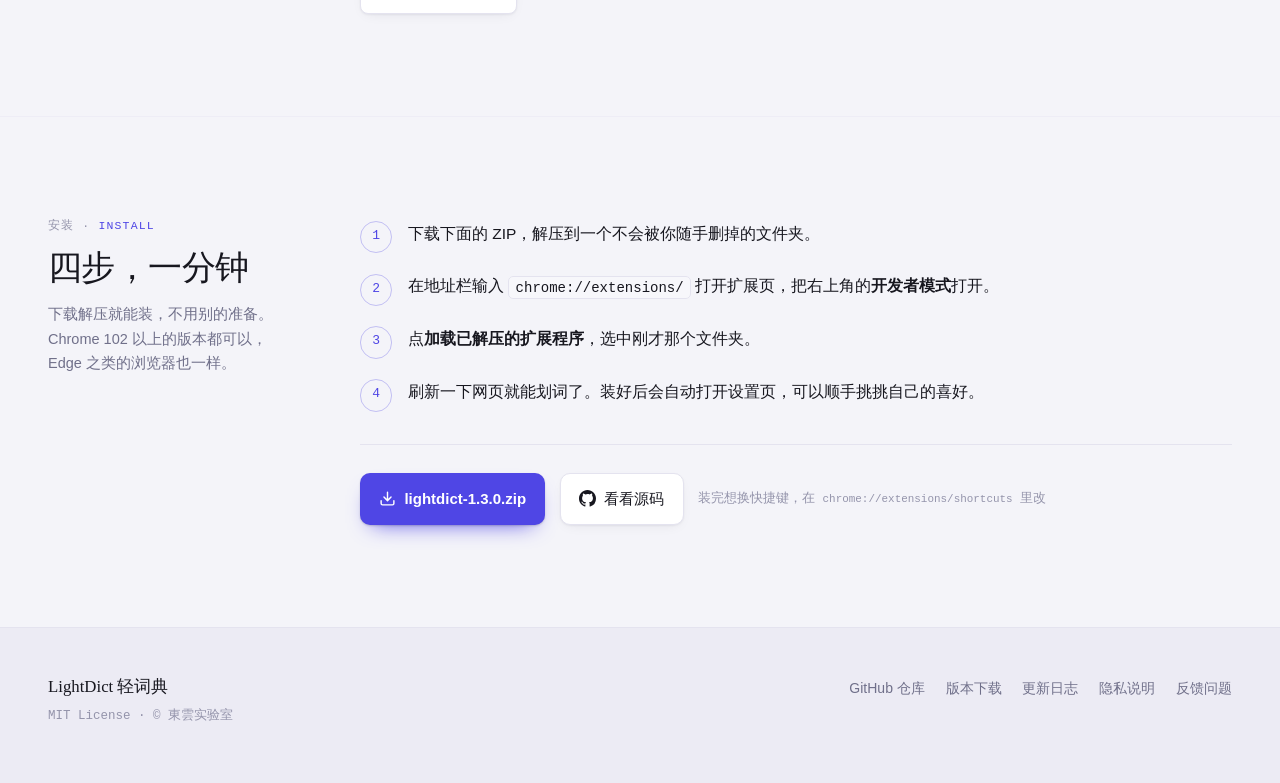
==== commit 1896ee10: "chore(defaults): 默认改用微软翻译与必应发音 Google 的接口在国内网络时常连不上，微软翻译走 bing.com 的免注册通道， 直连稳定、长句也更通顺，拿来当首选（划词、中译英、" ====
--- a/site/index.html
+++ b/site/index.html
@@ -1101,8 +1101,8 @@
         <section class="engine-group">
           <h3>翻译 <span>句子和整页</span></h3>
           <ul class="engine-list">
-            <li><span class="name">Google 翻译 <em>默认</em></span><span class="endpoint">综合最好用</span></li>
-            <li><span class="name">微软翻译</span><span class="endpoint">长句子往往更通顺</span></li>
+            <li><span class="name">微软翻译 <em>默认</em></span><span class="endpoint">长句子往往更通顺</span></li>
+            <li><span class="name">Google 翻译</span><span class="endpoint">综合最好用</span></li>
             <li><span class="name">有道翻译</span><span class="endpoint">中文读着自然，国内也连得上</span></li>
             <li><span class="name">MyMemory / SimplyTranslate</span><span class="endpoint">前面几家都连不上时的备用</span></li>
           </ul>
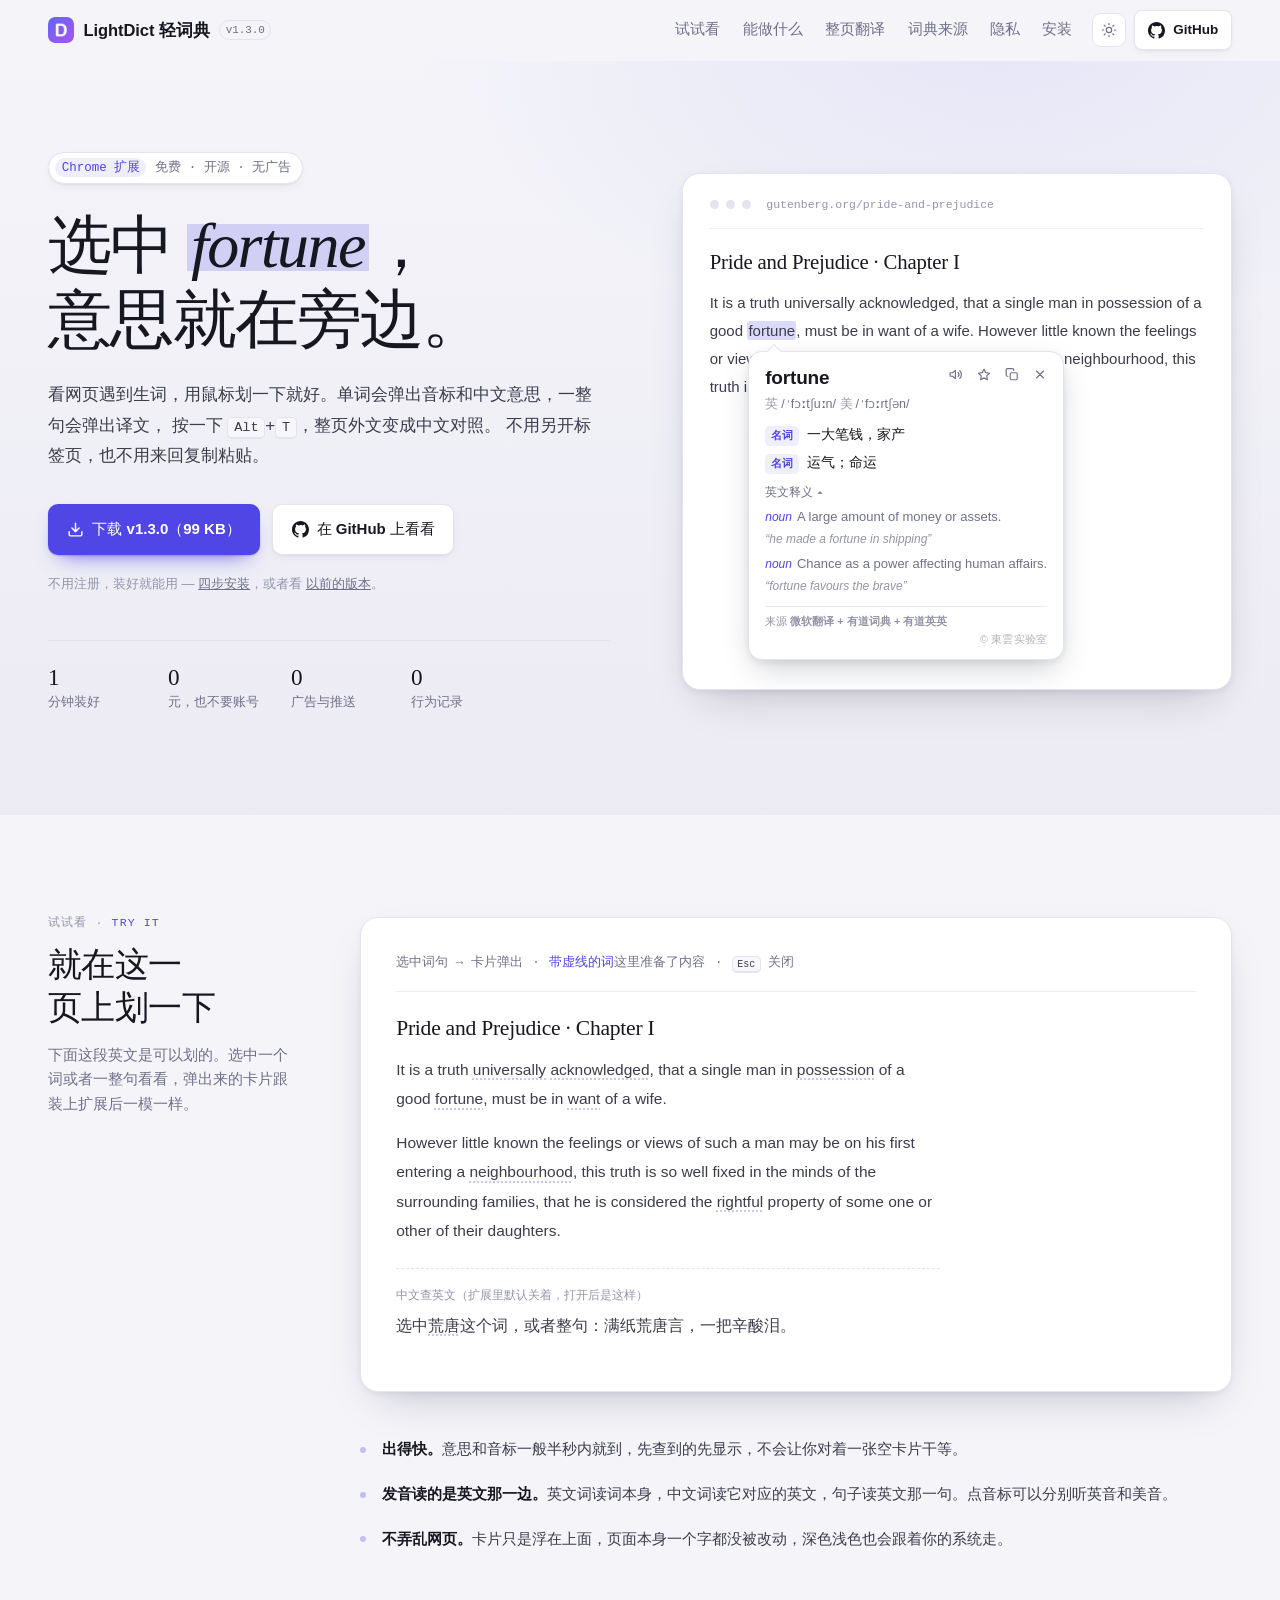
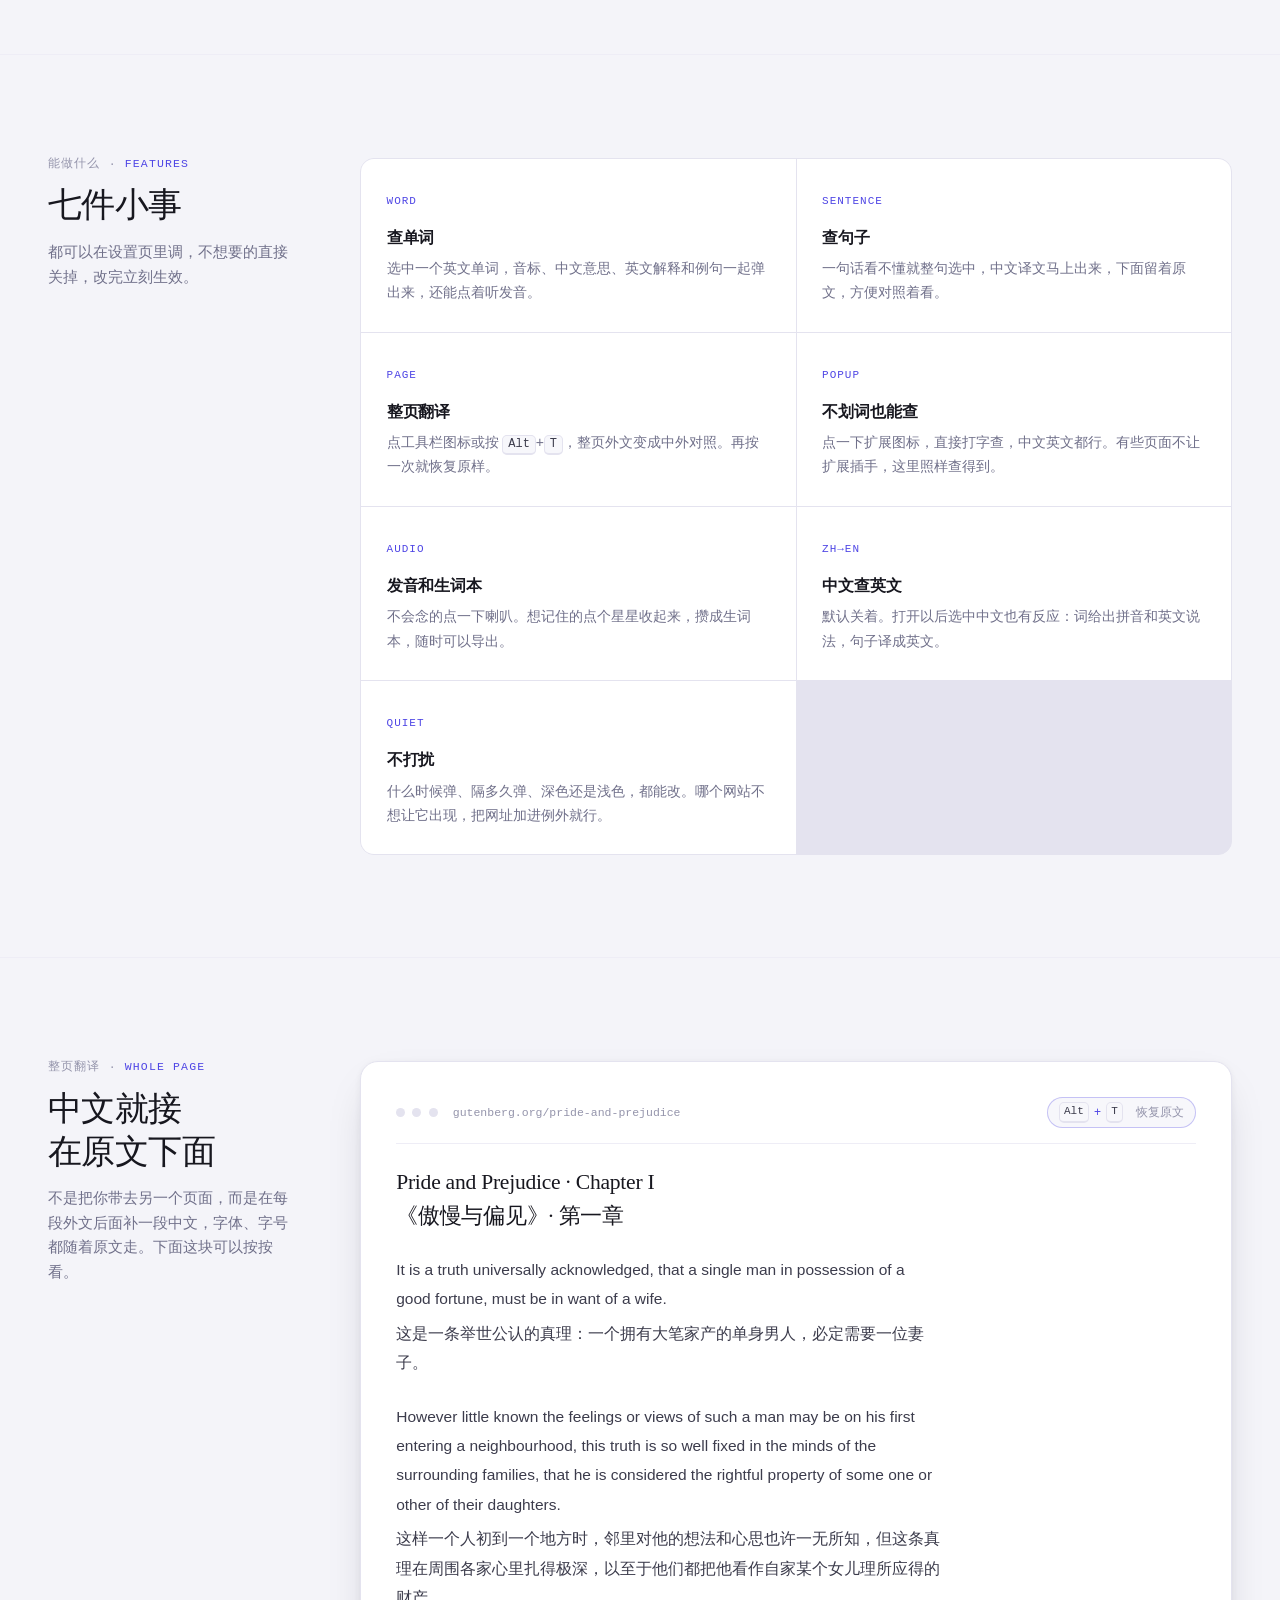
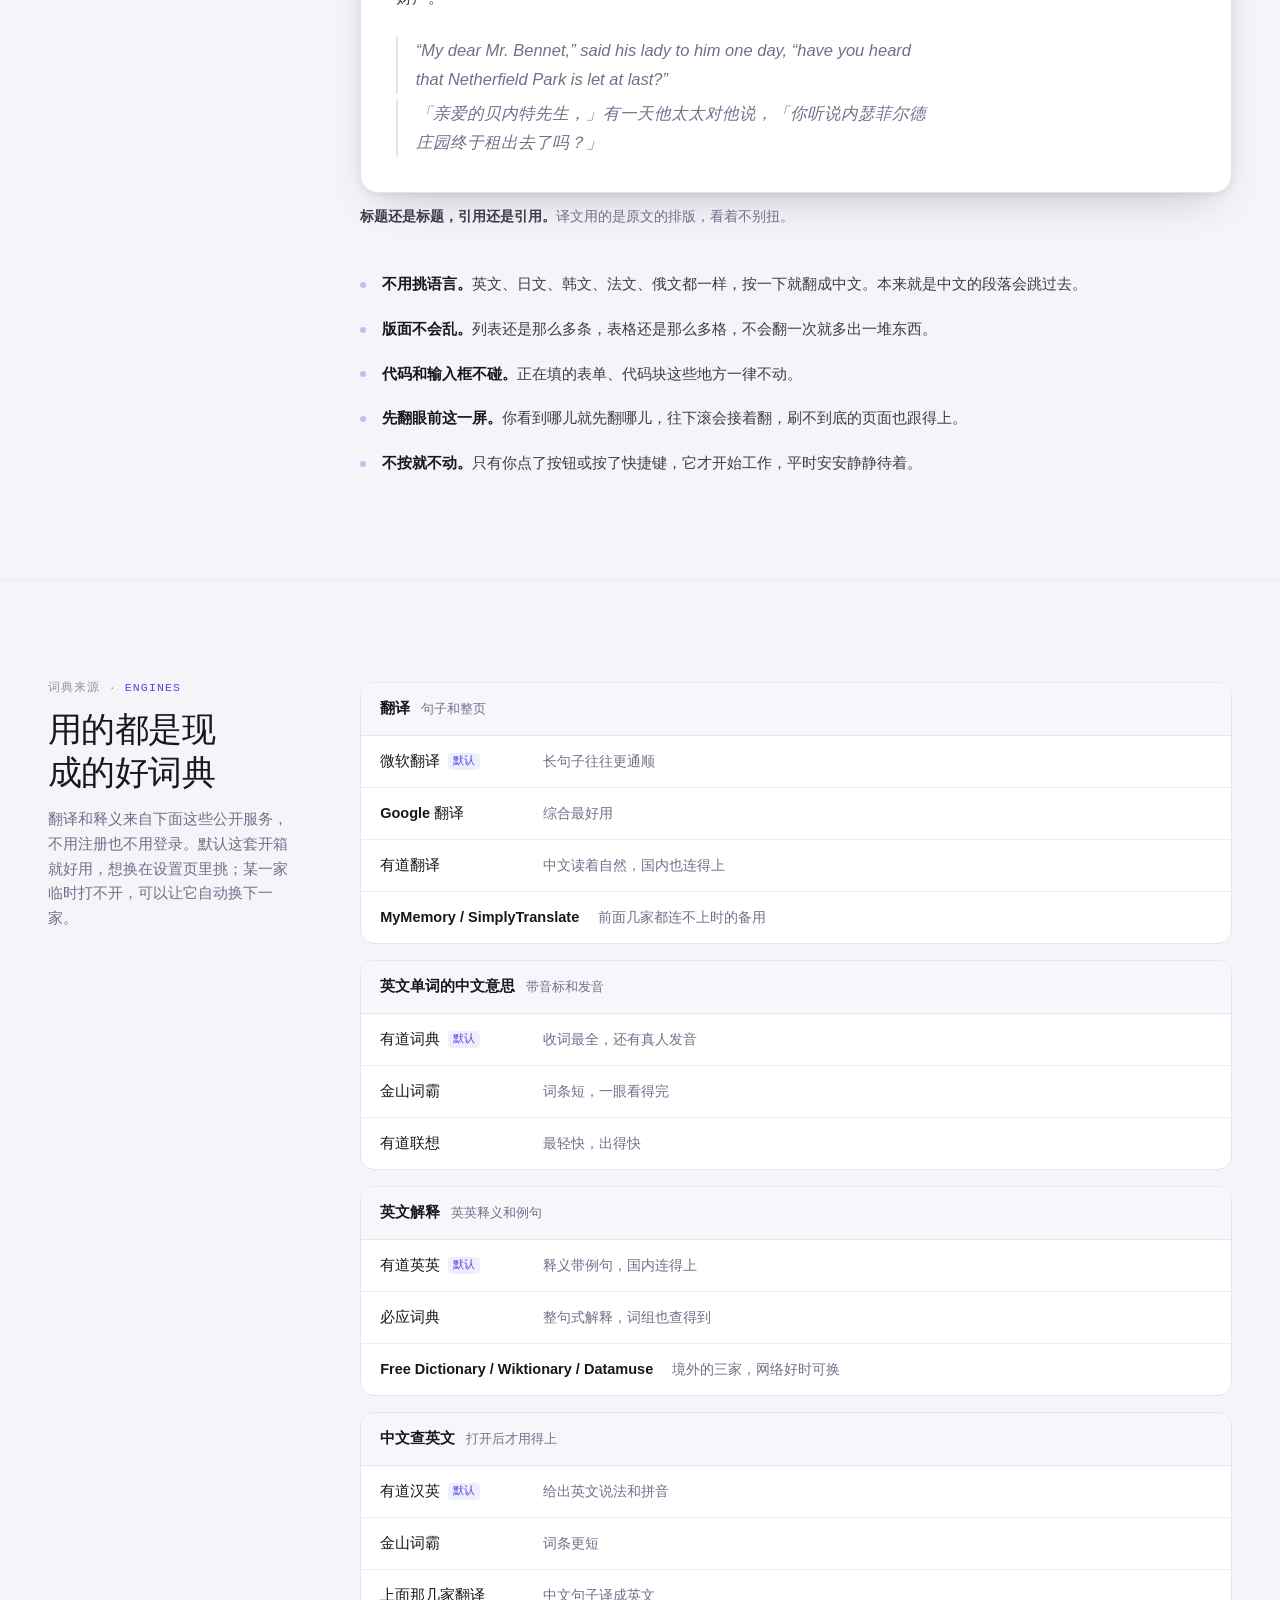
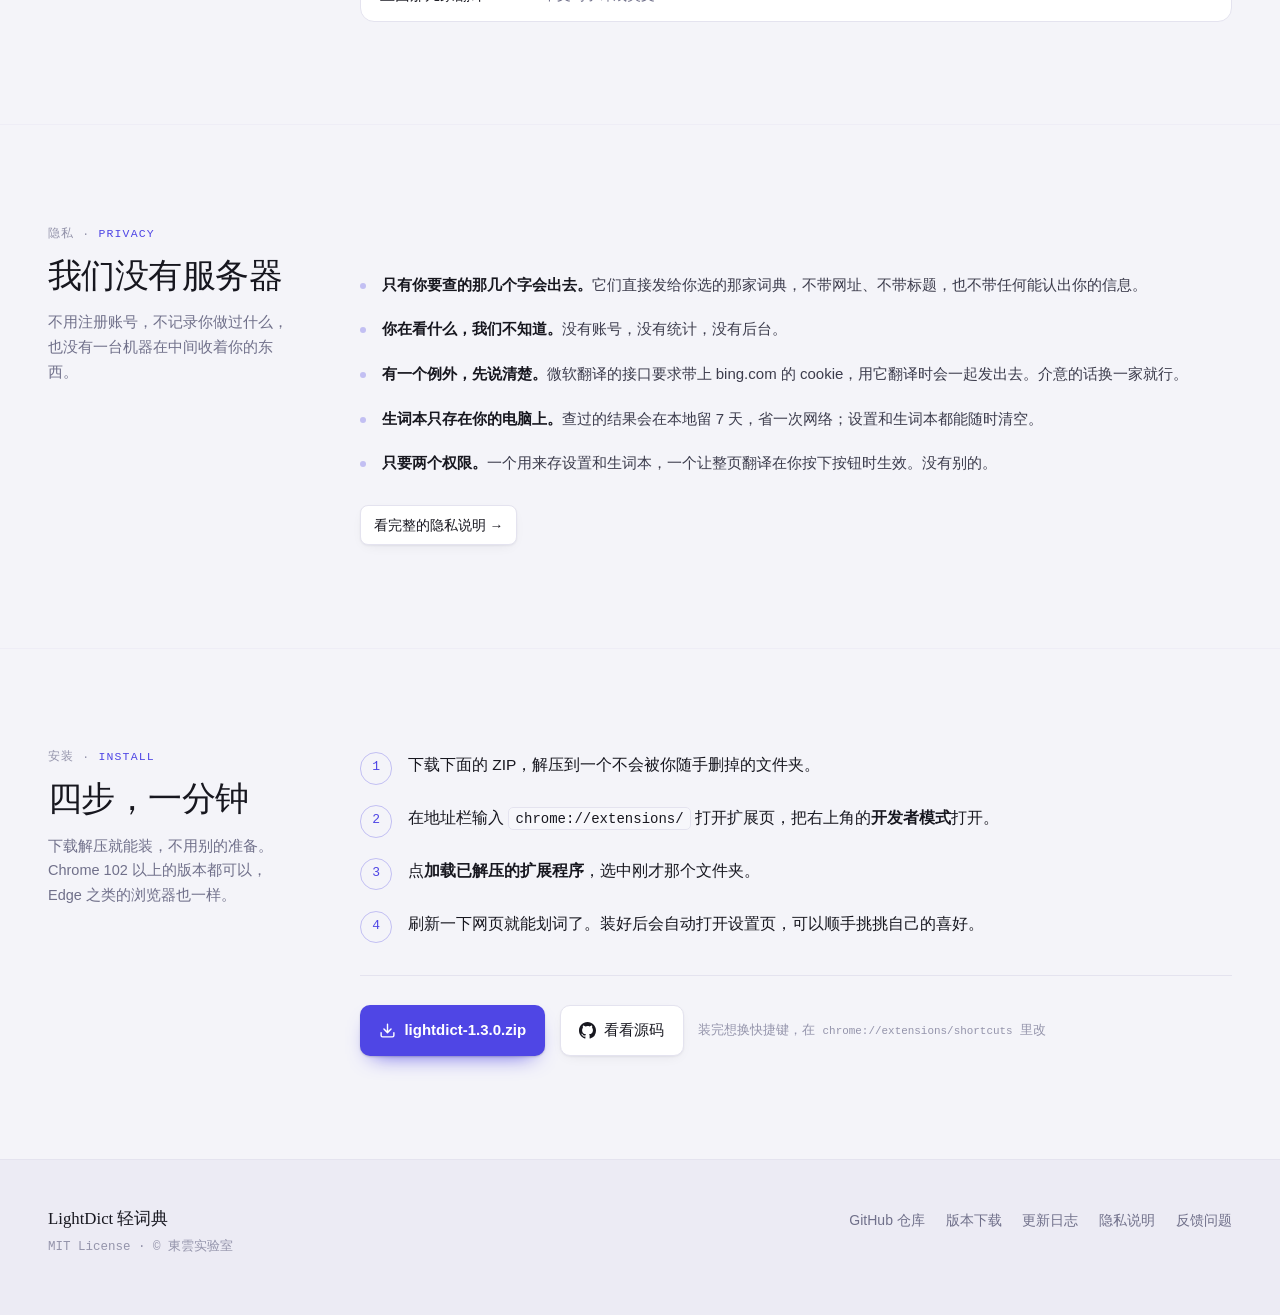
==== commit f0cdf5bf: "feat(site): 演示文案换成《傲慢与偏见》，整页翻译改成能按的实时演示 原来主视觉和试用区讲的是「浏览器扩展是什么」，自说自话，也证明不了 「随便哪个网页都能划」。换成傲慢与偏见开篇两段：fo" ====
--- a/site/index.html
+++ b/site/index.html
@@ -546,16 +546,7 @@
   white-space: nowrap;
 }
 
-/* ── 图片 ───────────────────────────────────────────────── */
-
-.shot {
-  border: 1px solid var(--line);
-  border-radius: var(--radius);
-  background: var(--surface);
-  box-shadow: var(--shadow-sm);
-  overflow: hidden;
-}
-.shot img { width: 100%; }
+/* ── 整页翻译演示 ───────────────────────────────────────── */
 
 figure.plate { display: grid; gap: .8rem; }
 figure.plate figcaption {
@@ -565,14 +556,57 @@
 }
 figure.plate figcaption b { color: var(--ink-2); font-weight: 600; }
 
-/* 四张截图：两列两行，比自适应列数更整齐。 */
-.gallery {
-  display: grid;
-  gap: 2.25rem;
-  grid-template-columns: minmax(0, 1fr);
-}
-@media (min-width: 640px) {
-  .gallery { grid-template-columns: repeat(2, minmax(0, 1fr)); }
+.pagemock {
+  border: 1px solid var(--line);
+  border-radius: 18px;
+  background: var(--surface);
+  box-shadow: var(--shadow-md);
+  padding: clamp(1.4rem, 3vw, 2.2rem);
+}
+.pagemock .mock-bar { padding-bottom: .95rem; margin-bottom: 1.5rem; }
+.pagemock-btn {
+  margin-left: auto;
+  display: inline-flex;
+  align-items: center;
+  gap: .34rem;
+  padding: .26rem .68rem;
+  border: 1px solid var(--line);
+  border-radius: 999px;
+  background: var(--surface-2);
+  color: var(--muted);
+  font: 500 12px/1.7 var(--sans);
+  cursor: pointer;
+  transition: color .16s ease, border-color .16s ease, background .16s ease;
+}
+.pagemock-btn kbd { font-size: 11px; padding: .1em .34em; }
+.pagemock-btn:hover { color: var(--ink); border-color: var(--accent-line); }
+.pagemock.on .pagemock-btn { color: var(--accent); border-color: var(--accent-line); }
+
+.pagemock-doc { max-width: var(--measure); }
+.pagemock-doc h3 {
+  font: 500 1.35rem/1.35 var(--serif);
+  letter-spacing: -.012em;
+}
+.pagemock-doc p { font-size: 15.5px; line-height: 1.9; color: var(--ink-2); }
+.pagemock-doc blockquote {
+  margin: 0;              /* 浏览器默认给 blockquote 的 1em 40px 会把译文顶开 */
+  padding-left: 1.1rem;
+  border-left: 2px solid var(--line);
+  font-style: italic;
+  color: var(--muted);
+}
+.pagemock-doc > * + * { margin-top: .9rem; }
+/* 译文块之间贴着原文，靠间距把「一段原文 + 一段译文」并成一组。 */
+.pagemock-doc > .tr { margin-top: .3rem; }
+.pagemock-doc > .tr + :not(.tr) { margin-top: 1.5rem; }
+
+/* 译文默认藏起来，按下按钮才逐段补上——和扩展里 pageStyle: plain 一样，
+   字体字号完全跟着原文，只是内容换成中文。 */
+.pagemock-doc .tr { display: none; }
+.pagemock.on .pagemock-doc .tr { display: block; }
+@media (prefers-reduced-motion: no-preference) {
+  .pagemock.on .pagemock-doc .tr { animation: tr-in .34s cubic-bezier(.22, 1, .36, 1) both; }
+  @keyframes tr-in { from { opacity: 0; transform: translateY(-3px); } to { opacity: 1; transform: none; } }
 }
 
 /* 项目符号用绝对定位而不是网格：li 里有 <b>、<code> 这些行内元素，
@@ -900,7 +934,7 @@
       <div>
         <span class="hero-flag"><em>Chrome 扩展</em> 免费 · 开源 · 无广告</span>
 
-        <h1>选中 <span class="picked">resilient</span>，<br />意思就在旁边。</h1>
+        <h1>选中 <span class="picked">fortune</span>，<br />意思就在旁边。</h1>
 
         <p class="hero-lede">
           看网页遇到生词，用鼠标划一下就好。单词会弹出音标和中文意思，一整句会弹出译文，
@@ -934,9 +968,9 @@
       </div>
 
       <div class="mock" id="mock">
-        <div class="mock-bar"><i></i><i></i><i></i><span>example.com/article</span></div>
-        <h3>What a browser extension actually is</h3>
-        <p id="mock-text">A browser extension is a small software module that customizes the browser. The good ones stay out of the way, do one thing quickly, and leave the page exactly as they found it — quietly <span class="picked-word">resilient</span>.</p>
+        <div class="mock-bar"><i></i><i></i><i></i><span>gutenberg.org/pride-and-prejudice</span></div>
+        <h3>Pride and Prejudice · Chapter I</h3>
+        <p id="mock-text">It is a truth universally acknowledged, that a single man in possession of a good <span class="picked-word">fortune</span>, must be in want of a wife. However little known the feelings or views of such a man may be on his first entering a neighbourhood, this truth is so well fixed…</p>
         <div class="mock-card-slot" id="mock-slot"></div>
       </div>
     </div>
@@ -962,12 +996,12 @@
           </div>
 
           <article id="lab-text">
-            <h3>What a browser extension actually is</h3>
-            <p>A <span class="has-entry">browser</span> <span class="has-entry">extension</span> is a small software <span class="has-entry">module</span> that <span class="has-entry">customizes</span> the browser. Extensions are built with the same web technologies as ordinary pages, but they run with <span class="has-entry">privileges</span> that a page never gets.</p>
-            <p>Because an extension lives next to every page you visit, a good one is <span class="has-entry">resilient</span> and nearly <span class="has-entry">ubiquitous</span>: it should do one thing, do it quickly, and leave the page exactly as it found it.</p>
+            <h3>Pride and Prejudice · Chapter I</h3>
+            <p>It is a truth <span class="has-entry">universally</span> <span class="has-entry">acknowledged</span>, that a single man in <span class="has-entry">possession</span> of a good <span class="has-entry">fortune</span>, must be in <span class="has-entry">want</span> of a wife.</p>
+            <p>However little known the feelings or views of such a man may be on his first entering a <span class="has-entry">neighbourhood</span>, this truth is so well fixed in the minds of the surrounding families, that he is considered the <span class="has-entry">rightful</span> property of some one or other of their daughters.</p>
             <p class="zh-line">
               <small>中文查英文（扩展里默认关着，打开后是这样）</small>
-              选中<span class="has-entry">弹性</span>这个词，或者整句：今天天气很好，我们出去走走吧。
+              选中<span class="has-entry">荒唐</span>这个词，或者整句：满纸荒唐言，一把辛酸泪。
             </p>
           </article>
         </div>
@@ -1036,13 +1070,33 @@
       <div class="section-head">
         <span class="eyebrow">整页翻译 · <b>whole page</b></span>
         <h2>中文就接在原文下面</h2>
-        <p>不是把你带去另一个页面，而是在每段外文后面补一段中文，字体、字号都随着原文走。</p>
+        <p>不是把你带去另一个页面，而是在每段外文后面补一段中文，字体、字号都随着原文走。下面这块可以按按看。</p>
       </div>
 
       <div>
         <figure class="plate">
-          <div class="shot">
-            <img src="assets/page.webp" alt="整页翻译效果：英文文章每段下面跟着一段简体中文译文，标题仍是标题，引用仍是斜体" width="1400" height="1276" loading="lazy" />
+          <div class="pagemock" id="pagemock">
+            <div class="mock-bar">
+              <i></i><i></i><i></i>
+              <span>gutenberg.org/pride-and-prejudice</span>
+              <button class="pagemock-btn" id="pagemock-btn" type="button" aria-pressed="false" aria-controls="pagemock-doc">
+                <kbd>Alt</kbd>+<kbd>T</kbd> <span id="pagemock-label">翻译整页</span>
+              </button>
+            </div>
+
+            <article class="pagemock-doc" id="pagemock-doc">
+              <h3>Pride and Prejudice · Chapter I</h3>
+              <h3 class="tr">《傲慢与偏见》· 第一章</h3>
+
+              <p>It is a truth universally acknowledged, that a single man in possession of a good fortune, must be in want of a wife.</p>
+              <p class="tr">这是一条举世公认的真理：一个拥有大笔家产的单身男人，必定需要一位妻子。</p>
+
+              <p>However little known the feelings or views of such a man may be on his first entering a neighbourhood, this truth is so well fixed in the minds of the surrounding families, that he is considered the rightful property of some one or other of their daughters.</p>
+              <p class="tr">这样一个人初到一个地方时，邻里对他的想法和心思也许一无所知，但这条真理在周围各家心里扎得极深，以至于他们都把他看作自家某个女儿理所应得的财产。</p>
+
+              <blockquote>“My dear Mr. Bennet,” said his lady to him one day, “have you heard that Netherfield Park is let at last?”</blockquote>
+              <blockquote class="tr">「亲爱的贝内特先生，」有一天他太太对他说，「你听说内瑟菲尔德庄园终于租出去了吗？」</blockquote>
+            </article>
           </div>
           <figcaption><b>标题还是标题，引用还是引用。</b>译文用的是原文的排版，看着不别扭。</figcaption>
         </figure>
@@ -1054,36 +1108,6 @@
           <li><b>先翻眼前这一屏。</b>你看到哪儿就先翻哪儿，往下滚会接着翻，刷不到底的页面也跟得上。</li>
           <li><b>不按就不动。</b>只有你点了按钮或按了快捷键，它才开始工作，平时安安静静待着。</li>
         </ul>
-      </div>
-    </div>
-  </section>
-
-  <!-- ── 更多场景 ───────────────────────────────────────── -->
-  <section class="section" id="shots">
-    <div class="wrap">
-      <div class="section-head">
-        <span class="eyebrow">截图 · <b>in situ</b></span>
-        <h2>它平时长这样</h2>
-        <p>下面几张都是实拍，没有修饰。</p>
-      </div>
-
-      <div class="gallery">
-        <figure class="plate">
-          <div class="shot"><img src="assets/word.webp" alt="选中英文单词 resilient 后弹出的词典卡片" width="1318" height="936" loading="lazy" /></div>
-          <figcaption><b>查单词。</b>音标、中文意思、英文解释和例句都在一张卡片里。</figcaption>
-        </figure>
-        <figure class="plate">
-          <div class="shot"><img src="assets/sentence.webp" alt="选中英文句子后弹出的中文翻译卡片" width="1328" height="1080" loading="lazy" /></div>
-          <figcaption><b>查句子。</b>中文在上，原文在下。</figcaption>
-        </figure>
-        <figure class="plate">
-          <div class="shot"><img src="assets/zh-word.webp" alt="选中中文词后弹出的汉英卡片，含拼音与英文对应词" width="1318" height="1118" loading="lazy" /></div>
-          <figcaption><b>中文查英文。</b>默认关着，打开后中文词会给出拼音和英文说法。</figcaption>
-        </figure>
-        <figure class="plate">
-          <div class="shot"><img src="assets/dark.webp" alt="深色主题下的词典卡片" width="1318" height="936" loading="lazy" /></div>
-          <figcaption><b>深色。</b>跟着系统走，也可以自己锁定成浅色或深色。</figcaption>
-        </figure>
       </div>
     </div>
   </section>
@@ -1270,75 +1294,79 @@
     close: '<svg viewBox="0 0 24 24" fill="none" stroke="currentColor" stroke-width="2" stroke-linecap="round" stroke-linejoin="round"><path d="M18 6 6 18M6 6l12 12"/></svg>'
   };
 
-  const SRC_WORD = 'Google 翻译 + 有道词典 + 有道英英';
-  const SRC_TEXT = 'Google 翻译';
-  const SRC_ZH = 'Google 翻译 + 有道汉英';
+  const SRC_WORD = '微软翻译 + 有道词典 + 有道英英';
+  const SRC_TEXT = '微软翻译';
+  const SRC_ZH = '微软翻译 + 有道汉英';
 
   const WORDS = {
-    resilient: {
-      word: 'resilient', uk: '/rɪˈzɪliənt/', us: '/rɪˈzɪljənt/',
-      defs: [['形容词', '有弹性的；适应力强的；可迅速恢复的']],
-      en: [['adjective', 'Able to withstand or recover quickly from difficult conditions.', 'a resilient economy']]
+    universally: {
+      word: 'universally', uk: '/ˌjuːnɪˈvɜːsəli/', us: '/ˌjuːnɪˈvɜːrsəli/',
+      defs: [['副词', '普遍地；人人都；无一例外地']],
+      en: [['adverb', 'By everyone; in every case.', 'a universally acknowledged truth']]
     },
-    browser: {
-      word: 'browser', uk: '/ˈbraʊzə(r)/', us: '/ˈbraʊzər/',
-      defs: [['名词', '浏览器；浏览者；随意翻阅的人']],
-      en: [['noun', 'A program used to view and navigate pages on the World Wide Web.', 'open the link in another browser']]
+    acknowledged: {
+      word: 'acknowledge', uk: '/əkˈnɒlɪdʒ/', us: '/əkˈnɑːlɪdʒ/',
+      defs: [['动词', '承认（属实）；认可；对……表示感谢'], ['形容词', '（acknowledged）公认的']],
+      en: [['verb', 'Accept or admit the existence or truth of.', 'she acknowledged that she had been at fault']]
     },
-    extension: {
-      word: 'extension', uk: '/ɪkˈstenʃn/', us: '/ɪkˈstenʃn/',
-      defs: [['名词', '扩展；延伸；（电话）分机；延期']],
-      en: [['noun', 'A part that is added to something to enlarge or prolong it.', 'a browser extension']]
+    possession: {
+      word: 'possession', uk: '/pəˈzeʃn/', us: '/pəˈzeʃn/',
+      defs: [['名词', '拥有，占有；（复数）财产，所有物']],
+      en: [['noun', 'The state of having, owning, or controlling something.', 'a single man in possession of a good fortune']]
     },
-    module: {
-      word: 'module', uk: '/ˈmɒdjuːl/', us: '/ˈmɑːdʒuːl/',
-      defs: [['名词', '模块；组件；单元；（课程的）单元']],
-      en: [['noun', 'Any of a number of distinct but interrelated units from which a program may be built up.', 'a software module']]
+    fortune: {
+      word: 'fortune', uk: '/ˈfɔːtʃuːn/', us: '/ˈfɔːrtʃən/',
+      defs: [['名词', '一大笔钱，家产'], ['名词', '运气；命运']],
+      en: [['noun', 'A large amount of money or assets.', 'he made a fortune in shipping'],
+           ['noun', 'Chance as a power affecting human affairs.', 'fortune favours the brave']]
     },
-    customizes: {
-      word: 'customize', uk: '/ˈkʌstəmaɪz/', us: '/ˈkʌstəmaɪz/',
-      defs: [['动词', '定制；定做；按客户要求制作']],
-      en: [['verb', 'Modify something to suit a particular individual or task.', 'you can customize the toolbar']]
+    want: {
+      word: 'want', uk: '/wɒnt/', us: '/wɑːnt/',
+      defs: [['名词', '缺少，短缺（in want of 需要，缺）'], ['动词', '想要；需要']],
+      en: [['noun', 'A lack or deficiency of something.', 'he must be in want of a wife'],
+           ['verb', 'Have a desire to possess or do something.', 'I want a drink']]
     },
-    privileges: {
-      word: 'privilege', uk: '/ˈprɪvəlɪdʒ/', us: '/ˈprɪvəlɪdʒ/',
-      defs: [['名词', '特权；优惠；特殊待遇'], ['动词', '给予特权；特别优待']],
-      en: [['noun', 'A special right or advantage granted to a particular person or group.', 'extensions run with privileges a page never gets']]
+    neighbourhood: {
+      word: 'neighbourhood', uk: '/ˈneɪbəhʊd/', us: '/ˈneɪbərhʊd/',
+      defs: [['名词', '街区，社区；邻里；附近一带']],
+      en: [['noun', 'A district or community within a town or city.', 'they live in a quiet neighbourhood']]
     },
-    ubiquitous: {
-      word: 'ubiquitous', uk: '/juːˈbɪkwɪtəs/', us: '/juːˈbɪkwɪtəs/',
-      defs: [['形容词', '无处不在的；普遍存在的']],
-      en: [['adjective', 'Present, appearing, or found everywhere.', 'his ubiquitous influence was felt by all']]
+    rightful: {
+      word: 'rightful', uk: '/ˈraɪtfl/', us: '/ˈraɪtfl/',
+      defs: [['形容词', '合法的；正当的；理所应得的']],
+      en: [['adjective', 'Having a legitimate right to property, position, or status.', 'the rightful owner of the land']]
     }
   };
-  WORDS.customize = WORDS.customizes;
-  WORDS.privilege = WORDS.privileges;
-  WORDS.extensions = WORDS.extension;
-  WORDS.modules = WORDS.module;
+  WORDS.acknowledge = WORDS.acknowledged;
+  WORDS.possessions = WORDS.possession;
+  WORDS.fortunes = WORDS.fortune;
+  WORDS.wants = WORDS.want;
+  WORDS.neighborhood = WORDS.neighbourhood;
 
   const ZH_WORDS = {
-    弹性: {
-      word: '弹性', pinyin: 'tán xìng',
-      defs: [['名词', 'elasticity; resilience; flexibility']]
+    荒唐: {
+      word: '荒唐', pinyin: 'huāng táng', speak: 'absurd',
+      defs: [['形容词', 'absurd; preposterous; ridiculous']]
     }
   };
 
   const SENTENCES = {
-    'a browser extension is a small software module that customizes the browser':
-      '浏览器扩展是一个用来定制浏览器的小型软件模块。',
-    'extensions are built with the same web technologies as ordinary pages, but they run with privileges that a page never gets':
-      '扩展用的是和普通网页一样的 Web 技术，但它跑在网页永远拿不到的权限之上。',
-    'because an extension lives next to every page you visit, a good one is resilient and nearly ubiquitous: it should do one thing, do it quickly, and leave the page exactly as it found it':
-      '因为扩展就住在你访问的每一个页面旁边，好的扩展懂得让开、几乎无处不在：它应该只做一件事，做得够快，并且把页面原样留在它来时的样子。',
-    'what a browser extension actually is': '浏览器扩展到底是个什么东西',
-    'a good one is resilient': '好的那一个懂得复原。',
-    'it should do one thing, do it quickly, and leave the page exactly as it found it':
-      '它应该只做一件事，做得够快，并且把页面原样留在它来时的样子。'
+    'it is a truth universally acknowledged, that a single man in possession of a good fortune, must be in want of a wife':
+      '这是一条举世公认的真理：一个拥有大笔家产的单身男人，必定需要一位妻子。',
+    'however little known the feelings or views of such a man may be on his first entering a neighbourhood, this truth is so well fixed in the minds of the surrounding families, that he is considered the rightful property of some one or other of their daughters':
+      '这样一个人初到一个地方时，邻里对他的想法和心思也许一无所知，但这条真理在周围各家心里扎得极深，以至于他们都把他看作自家某个女儿理所应得的财产。',
+    'pride and prejudice · chapter i': '《傲慢与偏见》· 第一章',
+    'pride and prejudice': '傲慢与偏见',
+    'a single man in possession of a good fortune': '一个拥有大笔家产的单身男人',
+    'must be in want of a wife': '必定需要一位妻子',
+    'it is a truth universally acknowledged': '这是一条举世公认的真理',
+    'he is considered the rightful property of some one or other of their daughters':
+      '他被看作她们中某个女儿理所应得的财产'
   };
 
   const ZH_SENTENCES = {
-    '今天天气很好，我们出去走走吧': 'The weather is lovely today — let’s go out for a walk.',
-    '今天天气很好': 'The weather is lovely today.'
+    '满纸荒唐言，一把辛酸泪': 'A whole page of absurd words, a handful of bitter tears.',
+    '满纸荒唐言': 'A whole page of absurd words.'
   };
 
   /* ── 卡片渲染 ─────────────────────────────────────────── */
@@ -1404,6 +1432,52 @@
       ${footHTML('')}`;
   }
 
+  /* ── 发音：先挑微软嗓音 ───────────────────────────────── */
+
+  /**
+   * 扩展本体的发音走必应的在线合成（Azure 神经网络嗓音），那条接口要 bing.com
+   * 的会话和 cookie，普通网页跨域拿不到，所以这张演示卡片退一步：从浏览器自带的
+   * 嗓音里挑微软那几个。Edge 上给出的正是同一批 Azure 在线嗓音，名字也对得上
+   * （Ava / Sonia / Xiaoxiao），听感和装了扩展之后一致；系统里没有微软嗓音时
+   * （macOS 的 Chrome、Safari）照旧交给系统默认，不至于点了没声。
+   */
+  const MS_VOICES = {
+    'en-US': [/^microsoft ava\b/i, /^microsoft (emma|andrew|brian|jenny|aria|guy|michelle)\b/i, /^microsoft (zira|david|mark)\b/i],
+    'en-GB': [/^microsoft sonia\b/i, /^microsoft (libby|maisie|ryan|thomas)\b/i, /^microsoft (hazel|george|susan)\b/i],
+    'zh-CN': [/^microsoft xiaoxiao\b/i, /^microsoft (xiaoyi|yunxi|yunjian|yunyang)\b/i, /^microsoft (huihui|yaoyao|kangkang)\b/i]
+  };
+
+  /** 'en_GB' → 'en-gb'，各家浏览器写法不一，比较前先抹平。 */
+  const langOf = (v) => String(v.lang || '').replace('_', '-').toLowerCase();
+
+  /**
+   * 给这个语言挑一个微软嗓音：先在目标口音里按名单找，再放宽到同语言；
+   * 名单都没命中就退而求其次，取任意一个微软嗓音（在线的优先）。都没有就返回
+   * null，交给系统默认。
+   */
+  function msVoice(lang) {
+    const want = lang.toLowerCase();
+    const base = want.split('-')[0];
+    const all = speechSynthesis.getVoices() || [];
+    const same = all.filter((v) => langOf(v).split('-')[0] === base);
+    const inRegion = same.filter((v) => langOf(v) === want);
+    for (const tier of [inRegion, same]) {
+      for (const named of MS_VOICES[lang] || []) {
+        const hit = tier.find((v) => named.test(v.name));
+        if (hit) return hit;
+      }
+      const ms = tier.filter((v) => /^microsoft\b/i.test(v.name));
+      if (ms.length) return ms.find((v) => /natural|online/i.test(v.name)) || ms[0];
+    }
+    return null;
+  }
+
+  // Chrome 第一次 getVoices() 常常是空的，先问一次、再等它回填，免得头一下点空。
+  if (window.speechSynthesis) {
+    speechSynthesis.getVoices();
+    speechSynthesis.addEventListener?.('voiceschanged', () => speechSynthesis.getVoices());
+  }
+
   /* ── 划词 → 卡片 ─────────────────────────────────────── */
 
   const PUNCT_EDGE = /^[\s"'“”‘’(（\[【]+|[\s.,!?;:"'“”‘’)）\]】。，！？；：、…—–-]+$/g;
@@ -1415,7 +1489,7 @@
     const key = text.toLowerCase();
 
     if (WORDS[key]) return { kind: 'word', data: WORDS[key], speak: WORDS[key].word, lang: 'en-US' };
-    if (ZH_WORDS[text]) return { kind: 'zhword', data: ZH_WORDS[text], speak: 'elasticity', lang: 'en-US' };
+    if (ZH_WORDS[text]) return { kind: 'zhword', data: ZH_WORDS[text], speak: ZH_WORDS[text].speak, lang: 'en-US' };
     if (SENTENCES[key]) return { kind: 'text', trans: SENTENCES[key], orig: text, src: SRC_TEXT, speak: text, lang: 'en-US' };
     if (ZH_SENTENCES[text]) return { kind: 'text', trans: ZH_SENTENCES[text], orig: text, src: SRC_TEXT, speak: ZH_SENTENCES[text], lang: 'en-US' };
     return { kind: 'miss', text, speak: text, lang: /[一-鿿]/.test(text) ? 'zh-CN' : 'en-US' };
@@ -1535,9 +1609,12 @@
       if (act.startsWith('speak')) {
         if (!current || !window.speechSynthesis) return;
         const zh = act === 'speak-zh';
+        const lang = zh ? 'zh-CN' : (act === 'speak-uk' ? 'en-GB' : (current.lang || 'en-US'));
         const u = new SpeechSynthesisUtterance(zh ? current.data.word : current.speak);
-        u.lang = zh ? 'zh-CN' : (act === 'speak-uk' ? 'en-GB' : current.lang);
-        u.rate = .95;
+        u.lang = lang;
+        const voice = msVoice(lang);
+        if (voice) { u.voice = voice; u.lang = voice.lang; }
+        u.rate = .9; // 和扩展里必应合成的 -10% 对齐：查词时听清每个音要紧
         speechSynthesis.cancel();
         speechSynthesis.speak(u);
       }
@@ -1585,6 +1662,36 @@
     if (ev.key === 'Escape' && labCard.isOpen()) labCard.hide();
   });
 
+  /* ── 整页翻译演示：按一下补上译文，再按一下收回 ─────────── */
+
+  const pagemock = document.getElementById('pagemock');
+  const pagemockBtn = document.getElementById('pagemock-btn');
+  const pagemockLabel = document.getElementById('pagemock-label');
+
+  function setPagemock(on) {
+    pagemock.classList.toggle('on', on);
+    pagemockBtn.setAttribute('aria-pressed', String(on));
+    pagemockLabel.textContent = on ? '恢复原文' : '翻译整页';
+  }
+
+  pagemockBtn.addEventListener('click', () => setPagemock(!pagemock.classList.contains('on')));
+
+  // 滚到这一版块时自己演一次，之后就交给按钮——手动按过了就不再抢。
+  let pagemockTouched = false;
+  pagemockBtn.addEventListener('click', () => { pagemockTouched = true; }, { once: true });
+
+  if (REDUCED) setPagemock(true);
+  else {
+    const pio = new IntersectionObserver((entries) => {
+      for (const e of entries) {
+        if (!e.isIntersecting) continue;
+        pio.disconnect();
+        setTimeout(() => { if (!pagemockTouched) setPagemock(true); }, 520);
+      }
+    }, { rootMargin: '0px 0px -20% 0px' });
+    pio.observe(pagemock);
+  }
+
   /* ── 主视觉：载入时自己演一遍 ─────────────────────────── */
 
   const hero = document.getElementById('hero');
@@ -1604,7 +1711,7 @@
   function playHero() {
     hero.classList.add('lit');
     mock.classList.add('lit');
-    heroCard.show(lookup('resilient'), heroAnchor);
+    heroCard.show(lookup('fortune'), heroAnchor);
     // 分批填充会改变卡片高度，卡片长高又会撑开占位槽——两边轮流追一下就稳住了。
     [40, 460, 500, 950, 1000, 1300].forEach((t) => setTimeout(() => {
       fitSlot();
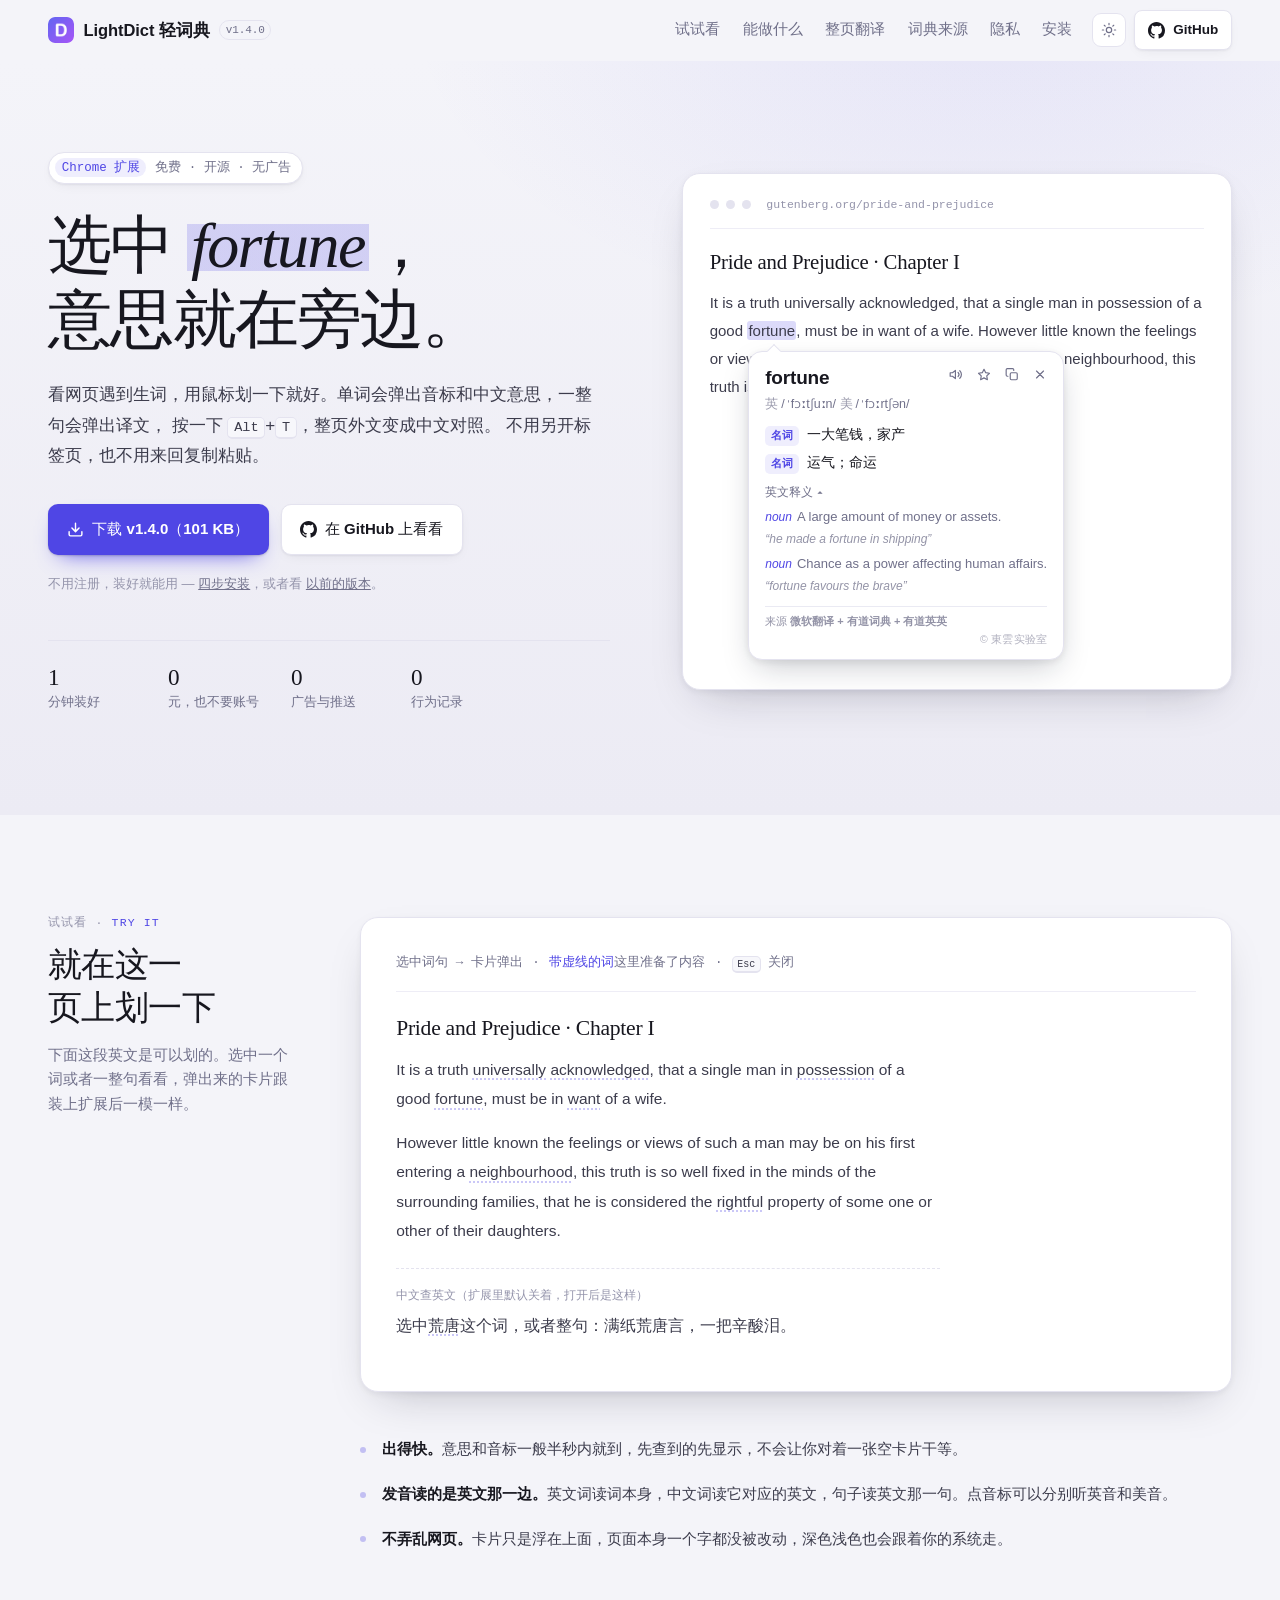
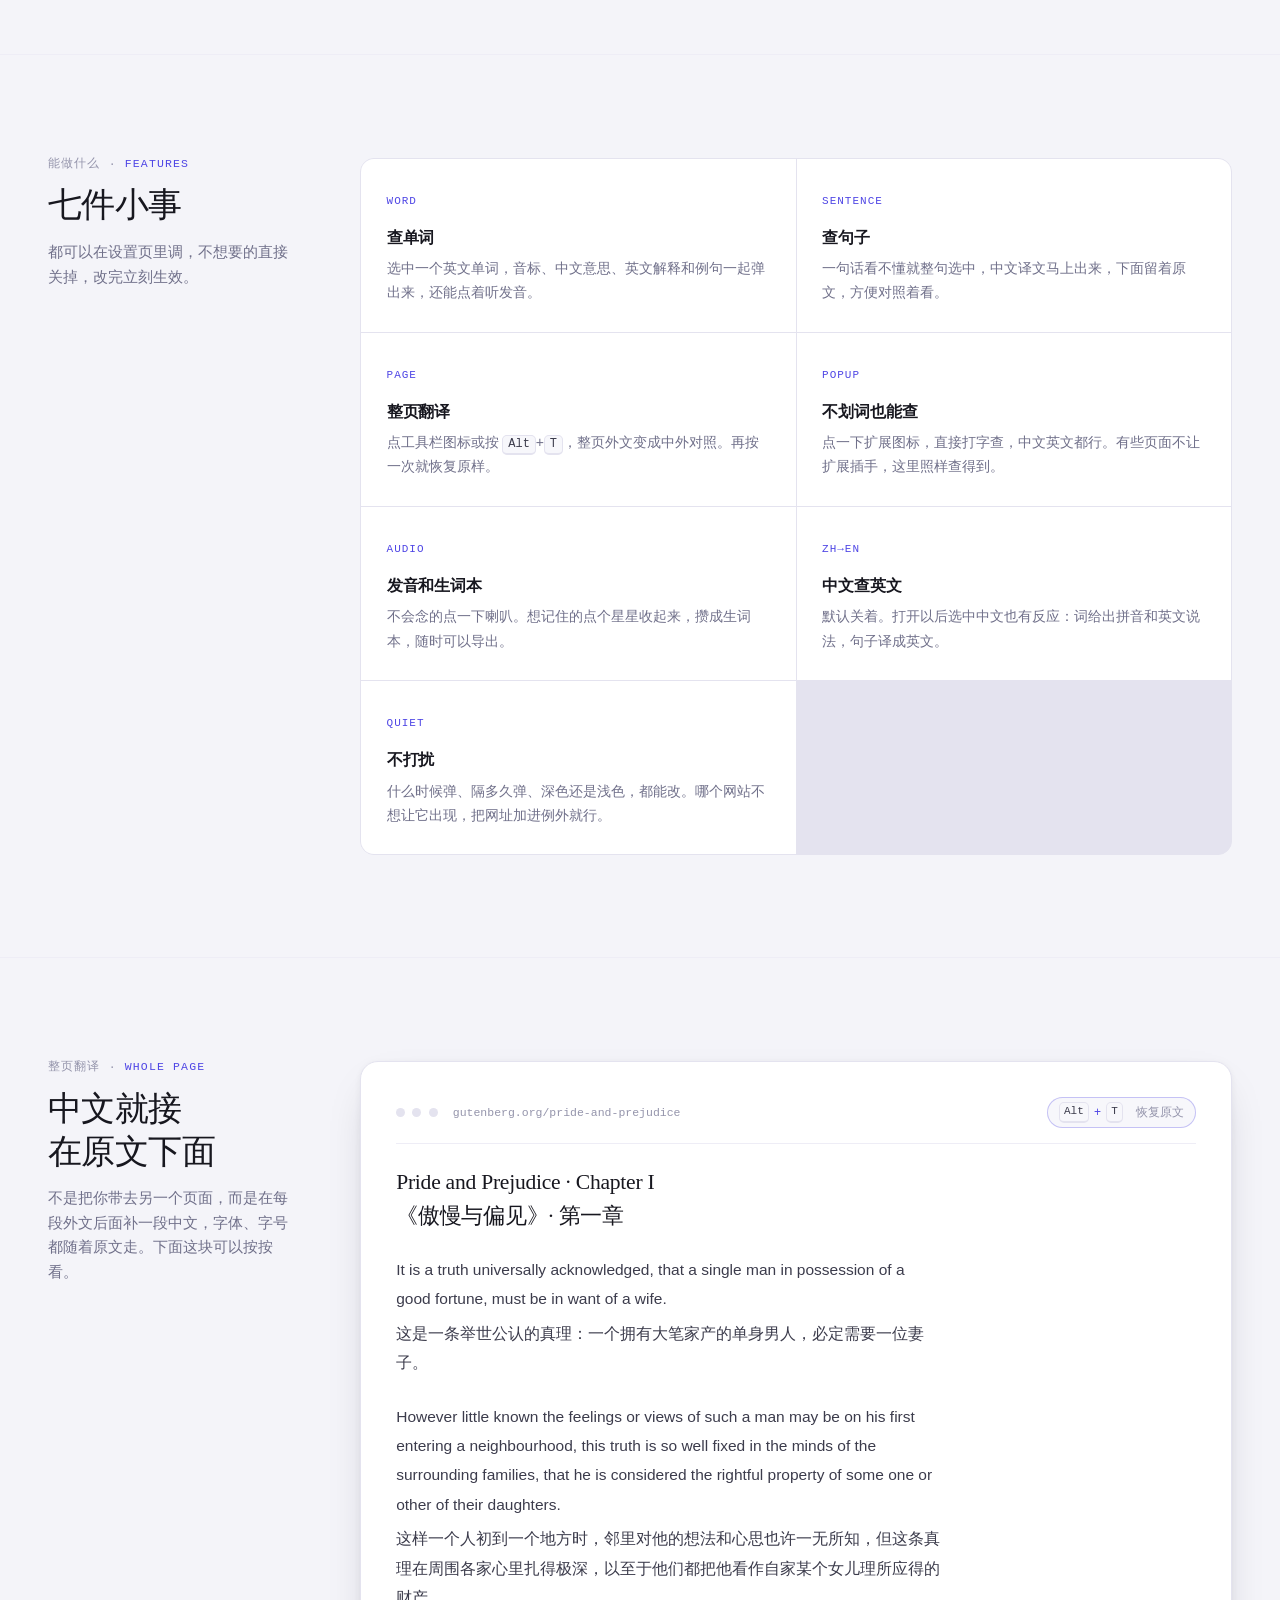
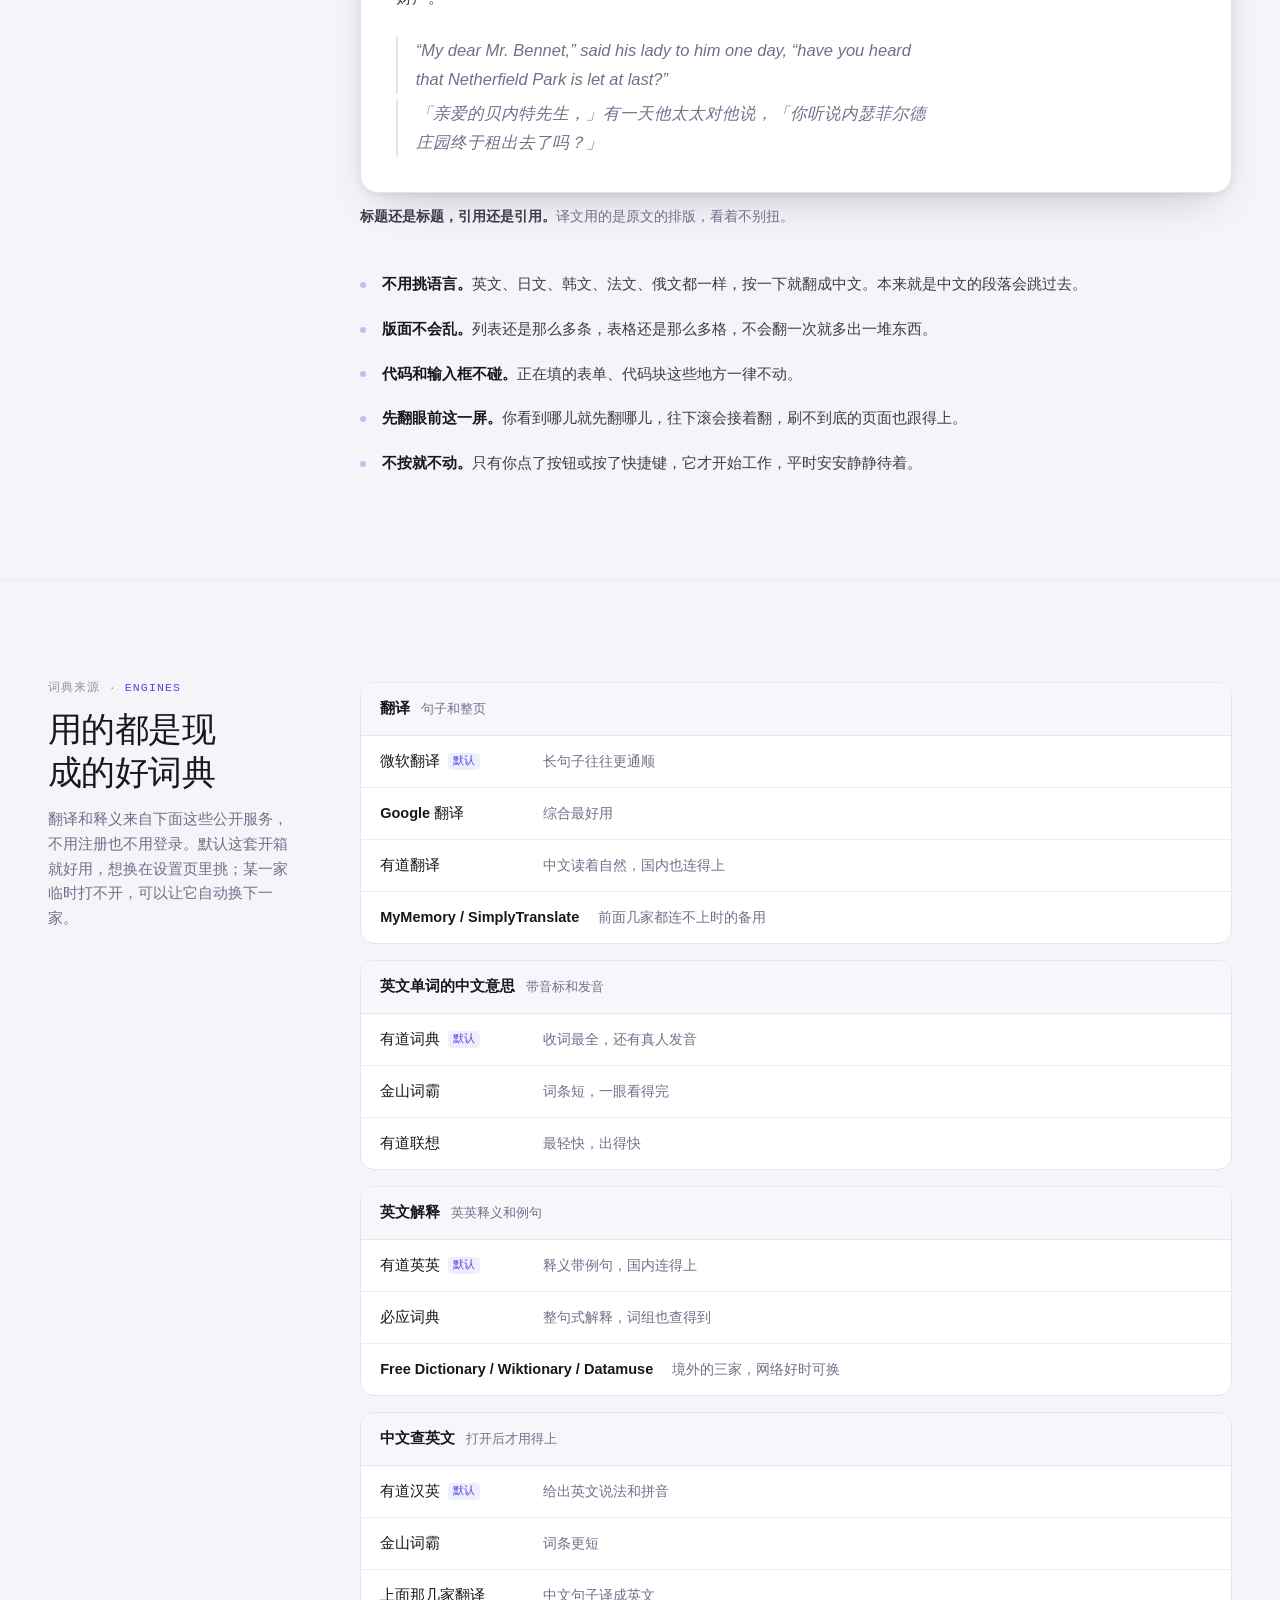
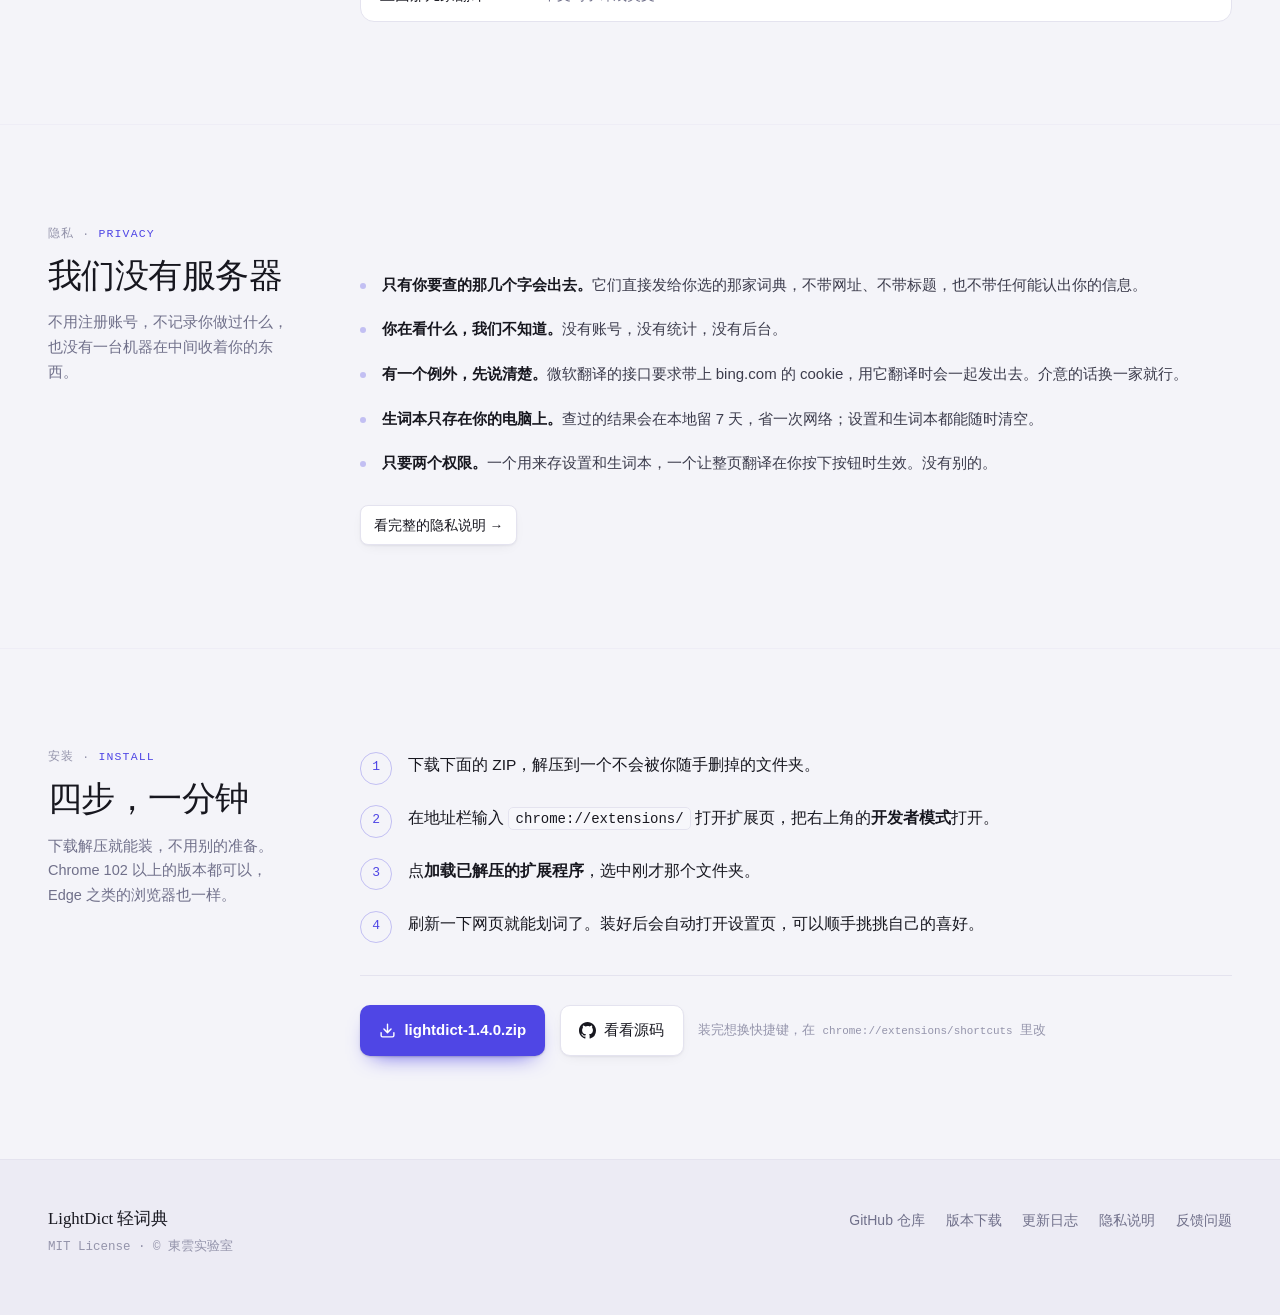
==== commit 0890e905: "chore(site): 下载指向 v1.4.0 展示页上的版本号、两处下载按钮和试用区那句「下载 v1.x →」都还停在 v1.3.0（1.3.1 只上了商店，没发 GitHub release，所" ====
--- a/site/index.html
+++ b/site/index.html
@@ -903,7 +903,7 @@
     <a class="brand" href="#top">
       <img src="assets/icon.png" alt="" width="26" height="26" />
       LightDict 轻词典
-      <small>v1.3.0</small>
+      <small>v1.4.0</small>
     </a>
     <nav class="nav">
       <a href="#try">试试看</a>
@@ -943,9 +943,9 @@
         </p>
 
         <div class="hero-cta">
-          <a class="btn btn-primary" href="https://github.com/nani-kun/lightdict/releases/download/v1.3.0/lightdict-1.3.0.zip">
+          <a class="btn btn-primary" href="https://github.com/nani-kun/lightdict/releases/download/v1.4.0/lightdict-1.4.0.zip">
             <svg viewBox="0 0 24 24" fill="none" stroke="currentColor" stroke-width="2" stroke-linecap="round" stroke-linejoin="round"><path d="M21 15v4a2 2 0 0 1-2 2H5a2 2 0 0 1-2-2v-4"/><path d="M7 10l5 5 5-5M12 15V3"/></svg>
-            下载 v1.3.0（99 KB）
+            下载 v1.4.0（101 KB）
           </a>
           <a class="btn btn-ghost" href="https://github.com/nani-kun/lightdict" target="_blank" rel="noopener">
             <svg viewBox="0 0 16 16" fill="currentColor" aria-hidden="true"><path d="M8 0C3.58 0 0 3.58 0 8c0 3.54 2.29 6.53 5.47 7.59.4.07.55-.17.55-.38 0-.19-.01-.82-.01-1.49-2.01.37-2.53-.49-2.69-.94-.09-.23-.48-.94-.82-1.13-.28-.15-.68-.52-.01-.53.63-.01 1.08.58 1.23.82.72 1.21 1.87.87 2.33.66.07-.52.28-.87.51-1.07-1.78-.2-3.64-.89-3.64-3.95 0-.87.31-1.59.82-2.15-.08-.2-.36-1.02.08-2.12 0 0 .67-.21 2.2.82a7.4 7.4 0 0 1 2-.27c.68 0 1.36.09 2 .27 1.53-1.04 2.2-.82 2.2-.82.44 1.1.16 1.92.08 2.12.51.56.82 1.27.82 2.15 0 3.07-1.87 3.75-3.65 3.95.29.25.54.73.54 1.48 0 1.07-.01 1.93-.01 2.2 0 .21.15.46.55.38A8.01 8.01 0 0 0 16 8c0-4.42-3.58-8-8-8z"/></svg>
@@ -1204,9 +1204,9 @@
         </ol>
 
         <div class="download-bar">
-          <a class="btn btn-primary" href="https://github.com/nani-kun/lightdict/releases/download/v1.3.0/lightdict-1.3.0.zip">
+          <a class="btn btn-primary" href="https://github.com/nani-kun/lightdict/releases/download/v1.4.0/lightdict-1.4.0.zip">
             <svg viewBox="0 0 24 24" fill="none" stroke="currentColor" stroke-width="2" stroke-linecap="round" stroke-linejoin="round"><path d="M21 15v4a2 2 0 0 1-2 2H5a2 2 0 0 1-2-2v-4"/><path d="M7 10l5 5 5-5M12 15V3"/></svg>
-            lightdict-1.3.0.zip
+            lightdict-1.4.0.zip
           </a>
           <a class="btn btn-ghost" href="https://github.com/nani-kun/lightdict" target="_blank" rel="noopener">
             <svg viewBox="0 0 16 16" fill="currentColor" aria-hidden="true"><path d="M8 0C3.58 0 0 3.58 0 8c0 3.54 2.29 6.53 5.47 7.59.4.07.55-.17.55-.38 0-.19-.01-.82-.01-1.49-2.01.37-2.53-.49-2.69-.94-.09-.23-.48-.94-.82-1.13-.28-.15-.68-.52-.01-.53.63-.01 1.08.58 1.23.82.72 1.21 1.87.87 2.33.66.07-.52.28-.87.51-1.07-1.78-.2-3.64-.89-3.64-3.95 0-.87.31-1.59.82-2.15-.08-.2-.36-1.02.08-2.12 0 0 .67-.21 2.2.82a7.4 7.4 0 0 1 2-.27c.68 0 1.36.09 2 .27 1.53-1.04 2.2-.82 2.2-.82.44 1.1.16 1.92.08 2.12.51.56.82 1.27.82 2.15 0 3.07-1.87 3.75-3.65 3.95.29.25.54.73.54 1.48 0 1.07-.01 1.93-.01 2.2 0 .21.15.46.55.38A8.01 8.01 0 0 0 16 8c0-4.42-3.58-8-8-8z"/></svg>
@@ -1241,7 +1241,7 @@
   'use strict';
 
   const REDUCED = matchMedia('(prefers-reduced-motion: reduce)').matches;
-  const DOWNLOAD = 'https://github.com/nani-kun/lightdict/releases/download/v1.3.0/lightdict-1.3.0.zip';
+  const DOWNLOAD = 'https://github.com/nani-kun/lightdict/releases/download/v1.4.0/lightdict-1.4.0.zip';
 
   /* ── 深浅色 ───────────────────────────────────────────── */
 
@@ -1427,7 +1427,7 @@
       <div class="ld-body"><div class="ld-miss">
         <b>这一段这里没准备内容</b>
         这只是网页上的演示，只备了几个词句。装上扩展以后，哪个网页上的哪句话都能查。
-        <a href="${DOWNLOAD}">下载 v1.3.0 →</a>
+        <a href="${DOWNLOAD}">下载 v1.4.0 →</a>
       </div></div>
       ${footHTML('')}`;
   }
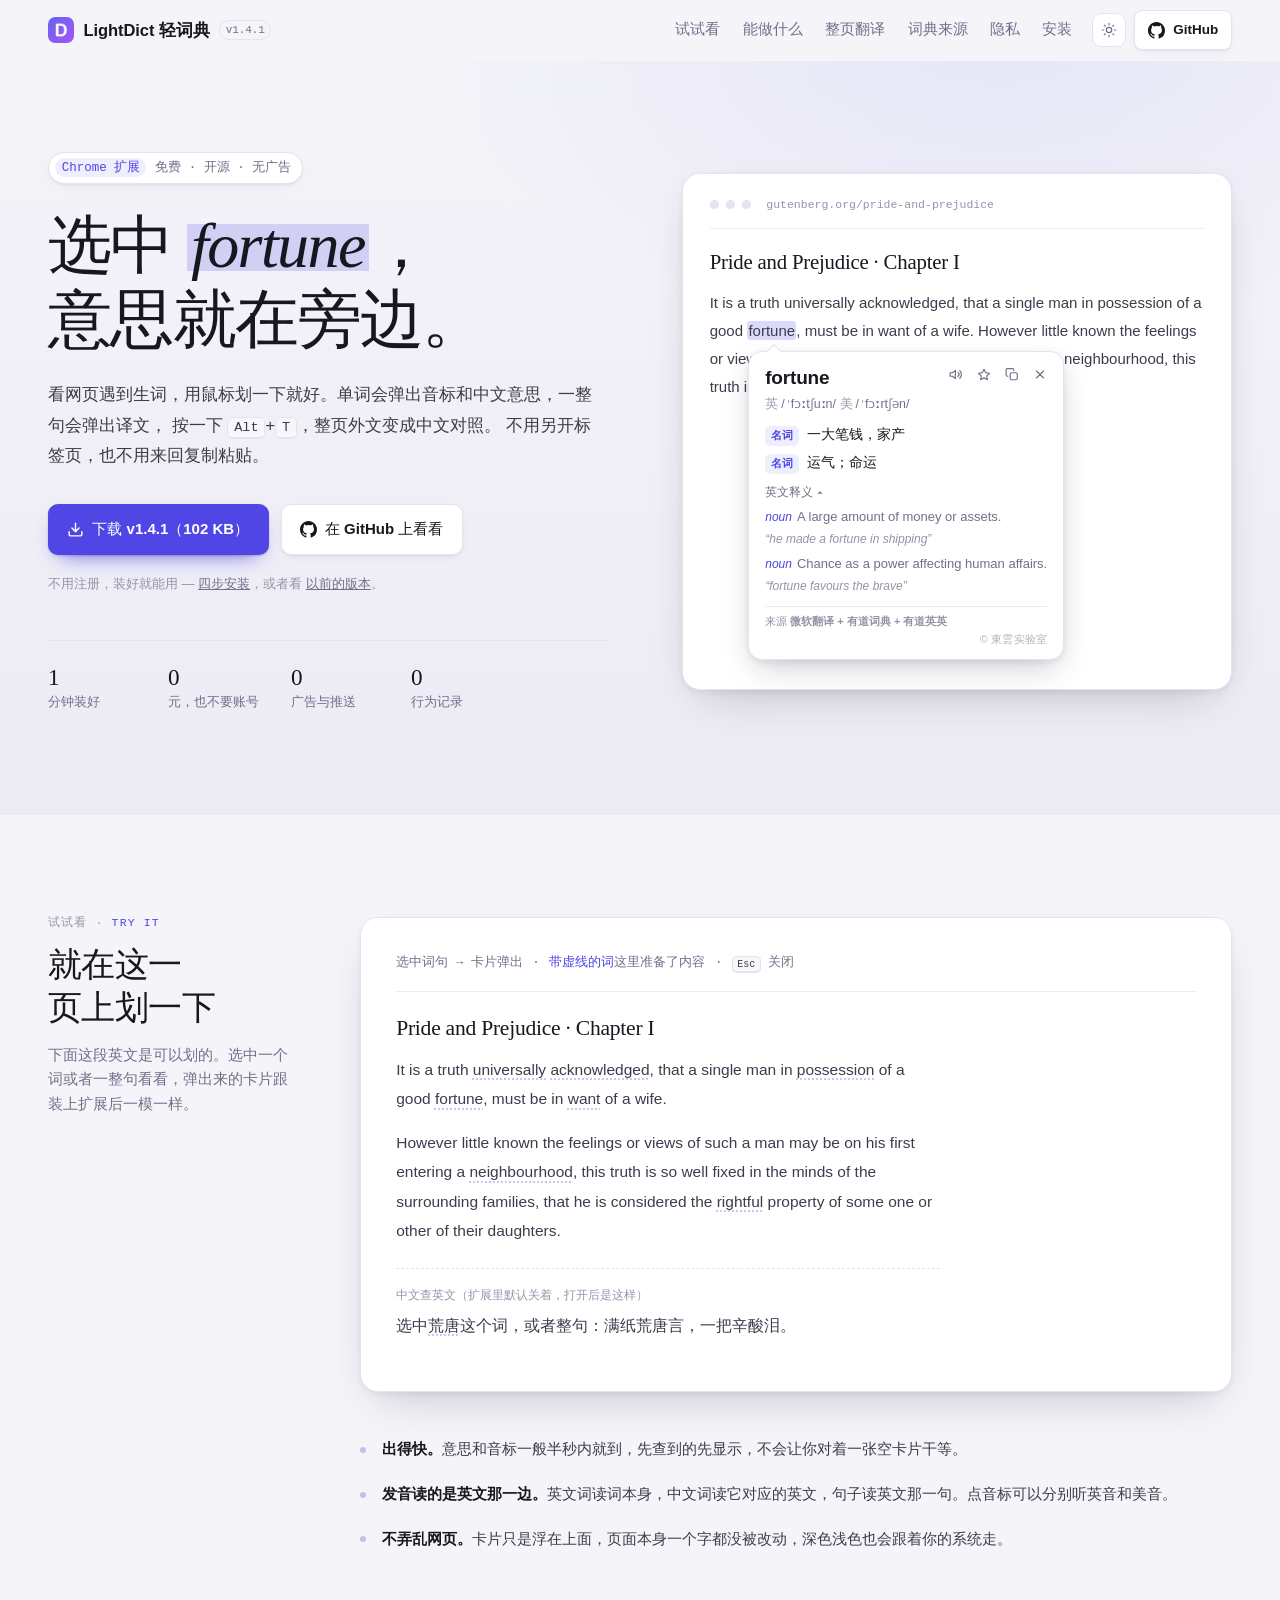
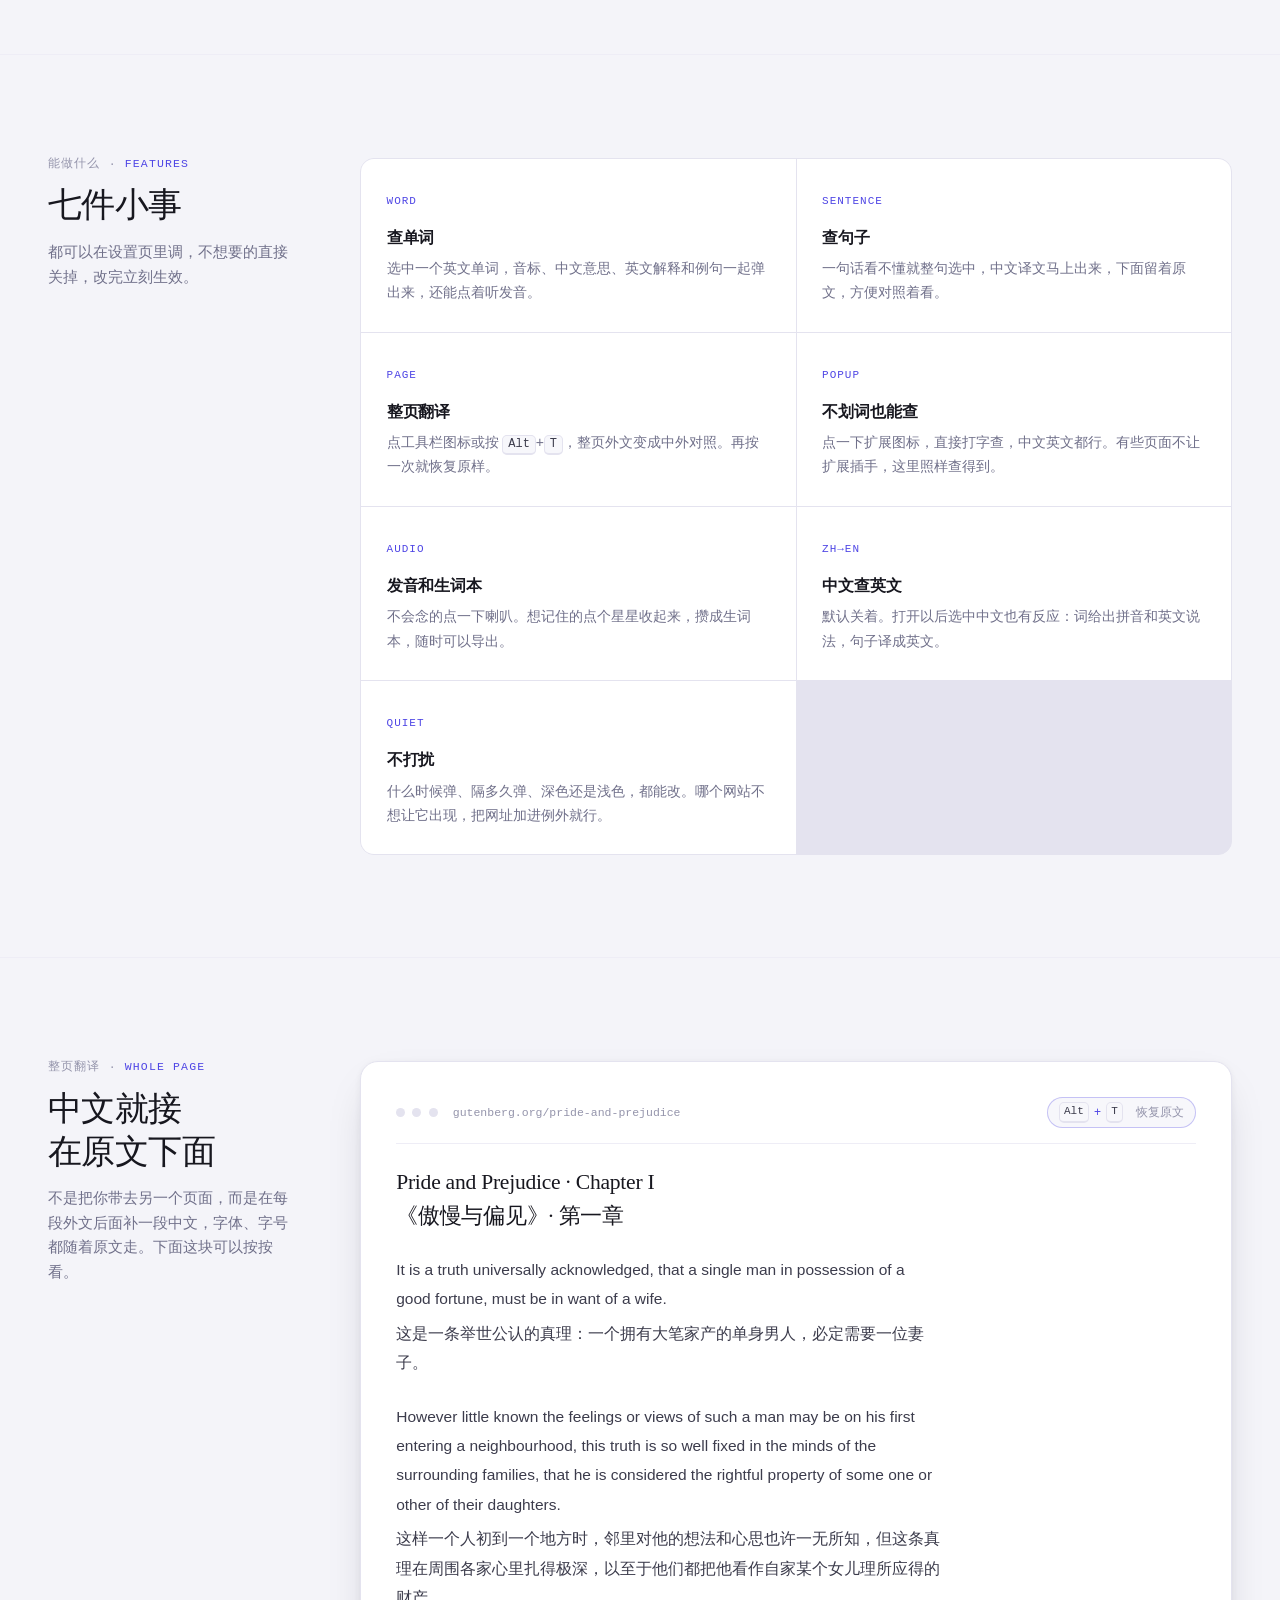
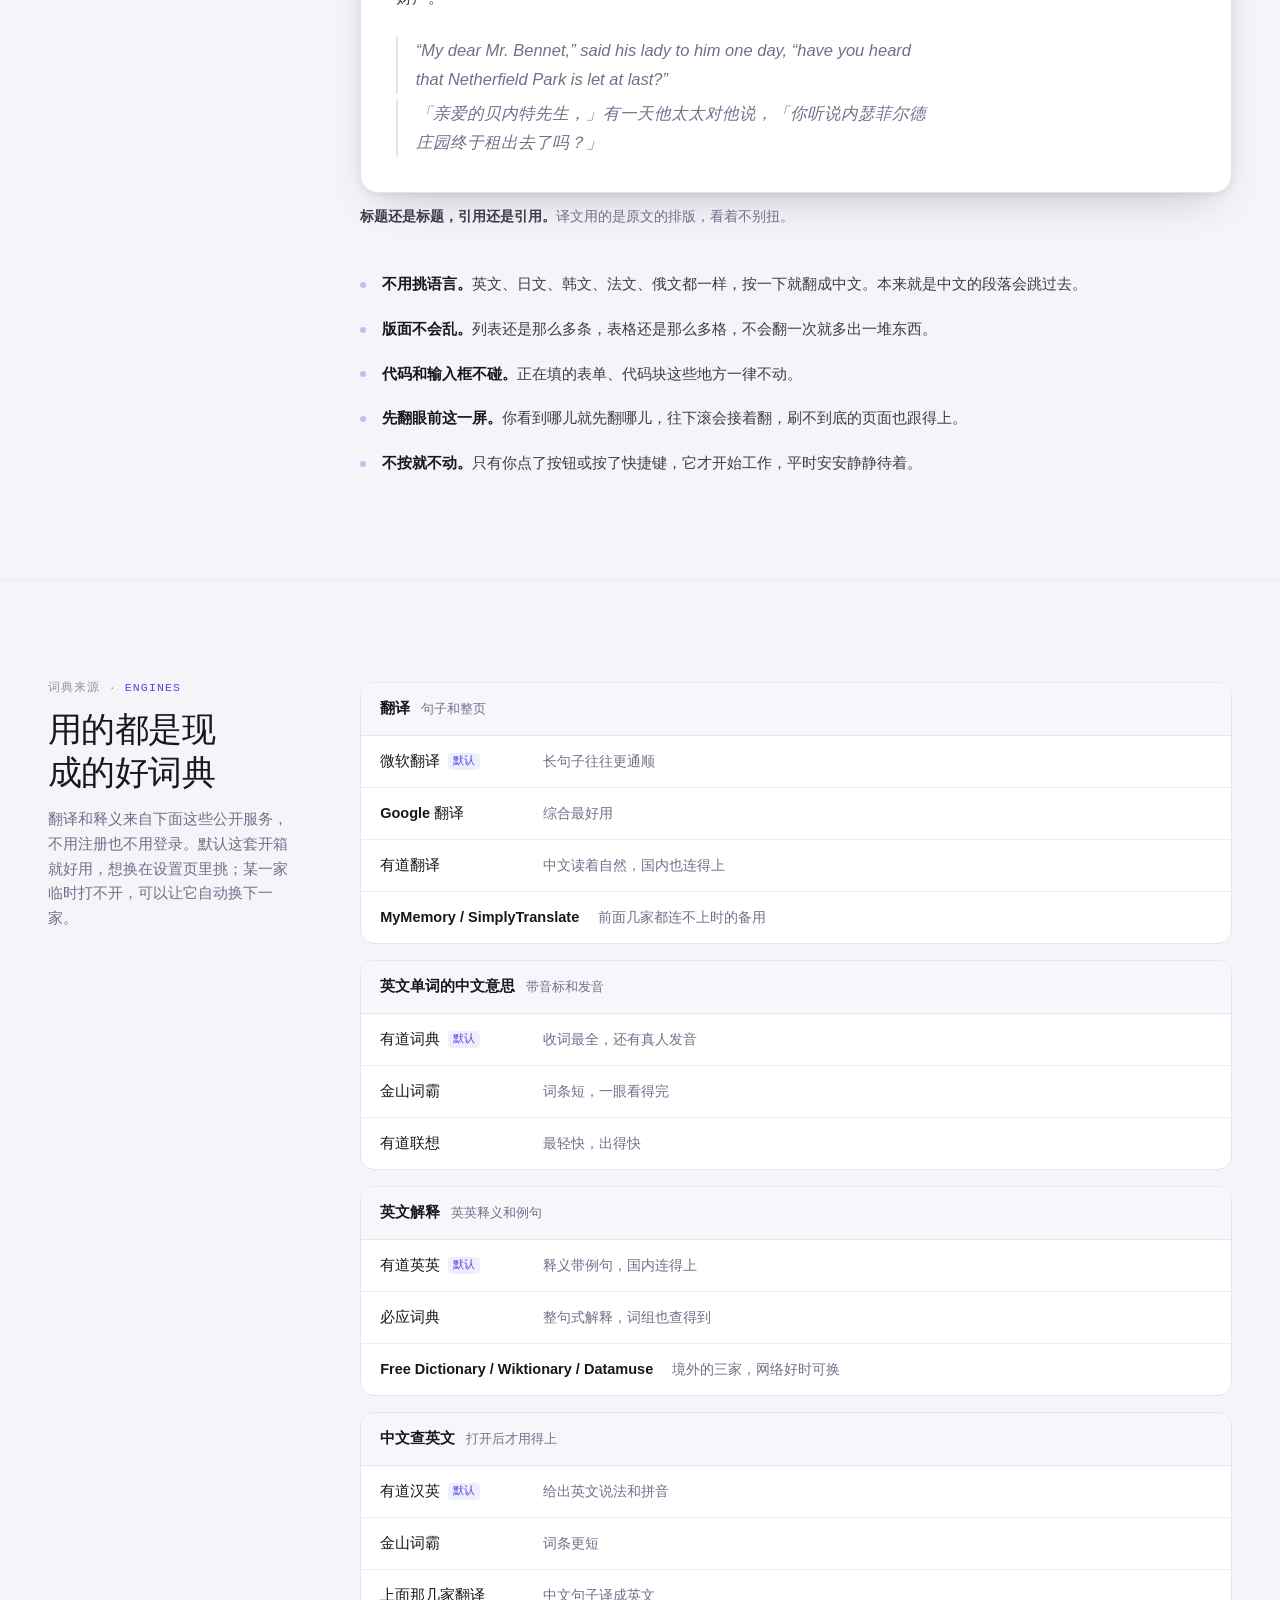
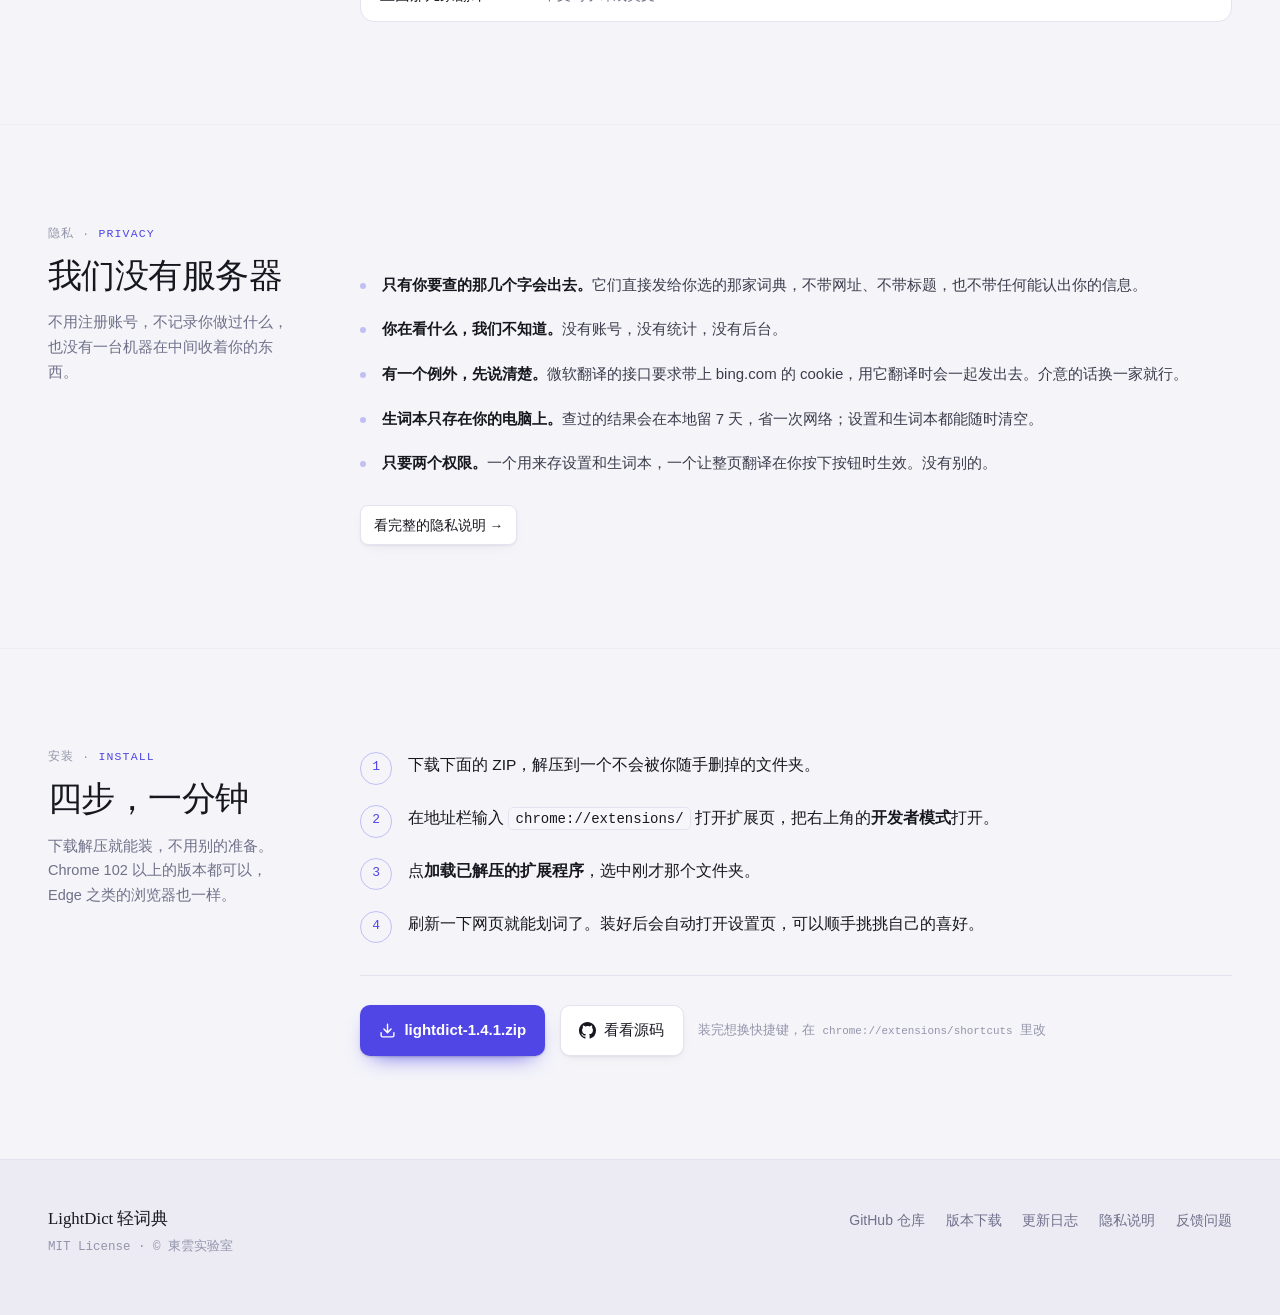
==== commit 4ca3f167: "chore(site): 下载指向 v1.4.1 同步官网页眉与各处下载入口，按已发布的 ZIP 文件大小更新下载按钮。" ====
--- a/site/index.html
+++ b/site/index.html
@@ -903,7 +903,7 @@
     <a class="brand" href="#top">
       <img src="assets/icon.png" alt="" width="26" height="26" />
       LightDict 轻词典
-      <small>v1.4.0</small>
+      <small>v1.4.1</small>
     </a>
     <nav class="nav">
       <a href="#try">试试看</a>
@@ -943,9 +943,9 @@
         </p>
 
         <div class="hero-cta">
-          <a class="btn btn-primary" href="https://github.com/nani-kun/lightdict/releases/download/v1.4.0/lightdict-1.4.0.zip">
+          <a class="btn btn-primary" href="https://github.com/nani-kun/lightdict/releases/download/v1.4.1/lightdict-1.4.1.zip">
             <svg viewBox="0 0 24 24" fill="none" stroke="currentColor" stroke-width="2" stroke-linecap="round" stroke-linejoin="round"><path d="M21 15v4a2 2 0 0 1-2 2H5a2 2 0 0 1-2-2v-4"/><path d="M7 10l5 5 5-5M12 15V3"/></svg>
-            下载 v1.4.0（101 KB）
+            下载 v1.4.1（102 KB）
           </a>
           <a class="btn btn-ghost" href="https://github.com/nani-kun/lightdict" target="_blank" rel="noopener">
             <svg viewBox="0 0 16 16" fill="currentColor" aria-hidden="true"><path d="M8 0C3.58 0 0 3.58 0 8c0 3.54 2.29 6.53 5.47 7.59.4.07.55-.17.55-.38 0-.19-.01-.82-.01-1.49-2.01.37-2.53-.49-2.69-.94-.09-.23-.48-.94-.82-1.13-.28-.15-.68-.52-.01-.53.63-.01 1.08.58 1.23.82.72 1.21 1.87.87 2.33.66.07-.52.28-.87.51-1.07-1.78-.2-3.64-.89-3.64-3.95 0-.87.31-1.59.82-2.15-.08-.2-.36-1.02.08-2.12 0 0 .67-.21 2.2.82a7.4 7.4 0 0 1 2-.27c.68 0 1.36.09 2 .27 1.53-1.04 2.2-.82 2.2-.82.44 1.1.16 1.92.08 2.12.51.56.82 1.27.82 2.15 0 3.07-1.87 3.75-3.65 3.95.29.25.54.73.54 1.48 0 1.07-.01 1.93-.01 2.2 0 .21.15.46.55.38A8.01 8.01 0 0 0 16 8c0-4.42-3.58-8-8-8z"/></svg>
@@ -1204,9 +1204,9 @@
         </ol>
 
         <div class="download-bar">
-          <a class="btn btn-primary" href="https://github.com/nani-kun/lightdict/releases/download/v1.4.0/lightdict-1.4.0.zip">
+          <a class="btn btn-primary" href="https://github.com/nani-kun/lightdict/releases/download/v1.4.1/lightdict-1.4.1.zip">
             <svg viewBox="0 0 24 24" fill="none" stroke="currentColor" stroke-width="2" stroke-linecap="round" stroke-linejoin="round"><path d="M21 15v4a2 2 0 0 1-2 2H5a2 2 0 0 1-2-2v-4"/><path d="M7 10l5 5 5-5M12 15V3"/></svg>
-            lightdict-1.4.0.zip
+            lightdict-1.4.1.zip
           </a>
           <a class="btn btn-ghost" href="https://github.com/nani-kun/lightdict" target="_blank" rel="noopener">
             <svg viewBox="0 0 16 16" fill="currentColor" aria-hidden="true"><path d="M8 0C3.58 0 0 3.58 0 8c0 3.54 2.29 6.53 5.47 7.59.4.07.55-.17.55-.38 0-.19-.01-.82-.01-1.49-2.01.37-2.53-.49-2.69-.94-.09-.23-.48-.94-.82-1.13-.28-.15-.68-.52-.01-.53.63-.01 1.08.58 1.23.82.72 1.21 1.87.87 2.33.66.07-.52.28-.87.51-1.07-1.78-.2-3.64-.89-3.64-3.95 0-.87.31-1.59.82-2.15-.08-.2-.36-1.02.08-2.12 0 0 .67-.21 2.2.82a7.4 7.4 0 0 1 2-.27c.68 0 1.36.09 2 .27 1.53-1.04 2.2-.82 2.2-.82.44 1.1.16 1.92.08 2.12.51.56.82 1.27.82 2.15 0 3.07-1.87 3.75-3.65 3.95.29.25.54.73.54 1.48 0 1.07-.01 1.93-.01 2.2 0 .21.15.46.55.38A8.01 8.01 0 0 0 16 8c0-4.42-3.58-8-8-8z"/></svg>
@@ -1241,7 +1241,7 @@
   'use strict';
 
   const REDUCED = matchMedia('(prefers-reduced-motion: reduce)').matches;
-  const DOWNLOAD = 'https://github.com/nani-kun/lightdict/releases/download/v1.4.0/lightdict-1.4.0.zip';
+  const DOWNLOAD = 'https://github.com/nani-kun/lightdict/releases/download/v1.4.1/lightdict-1.4.1.zip';
 
   /* ── 深浅色 ───────────────────────────────────────────── */
 
@@ -1427,7 +1427,7 @@
       <div class="ld-body"><div class="ld-miss">
         <b>这一段这里没准备内容</b>
         这只是网页上的演示，只备了几个词句。装上扩展以后，哪个网页上的哪句话都能查。
-        <a href="${DOWNLOAD}">下载 v1.4.0 →</a>
+        <a href="${DOWNLOAD}">下载 v1.4.1 →</a>
       </div></div>
       ${footHTML('')}`;
   }
